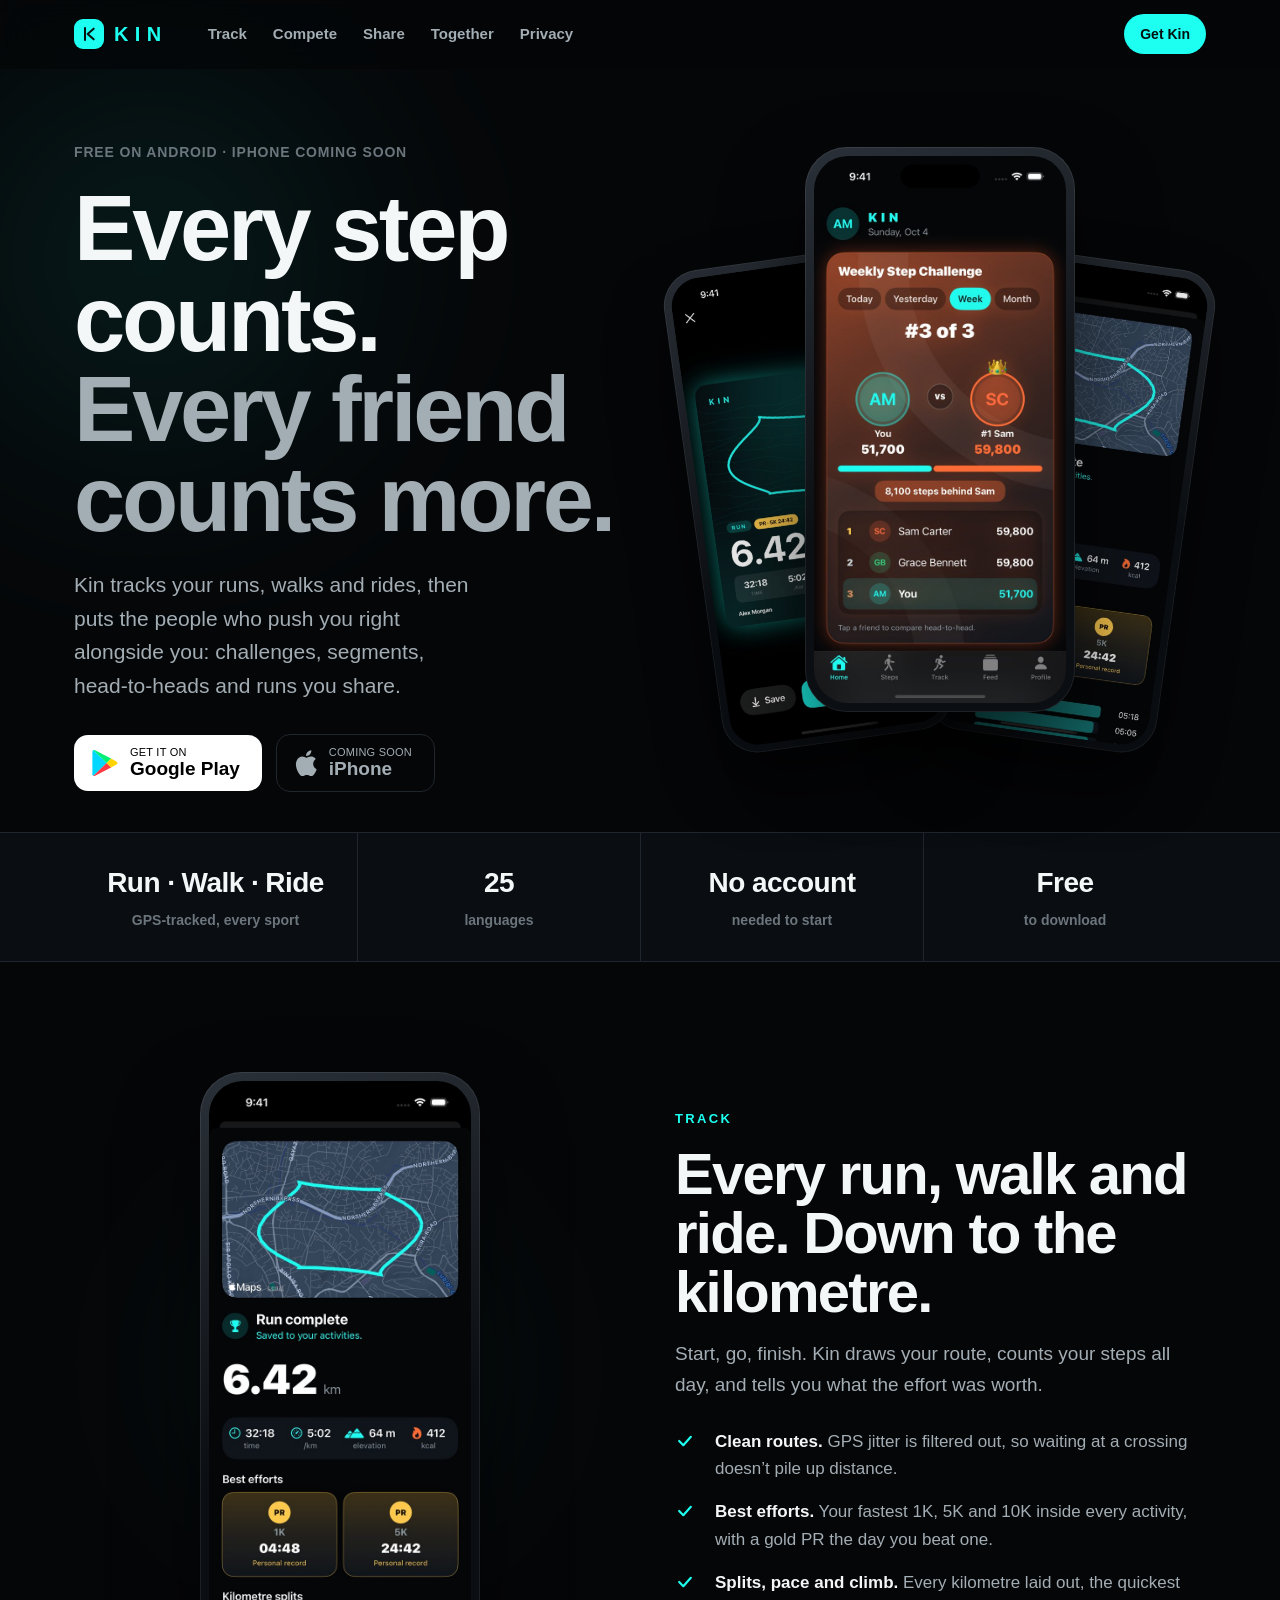
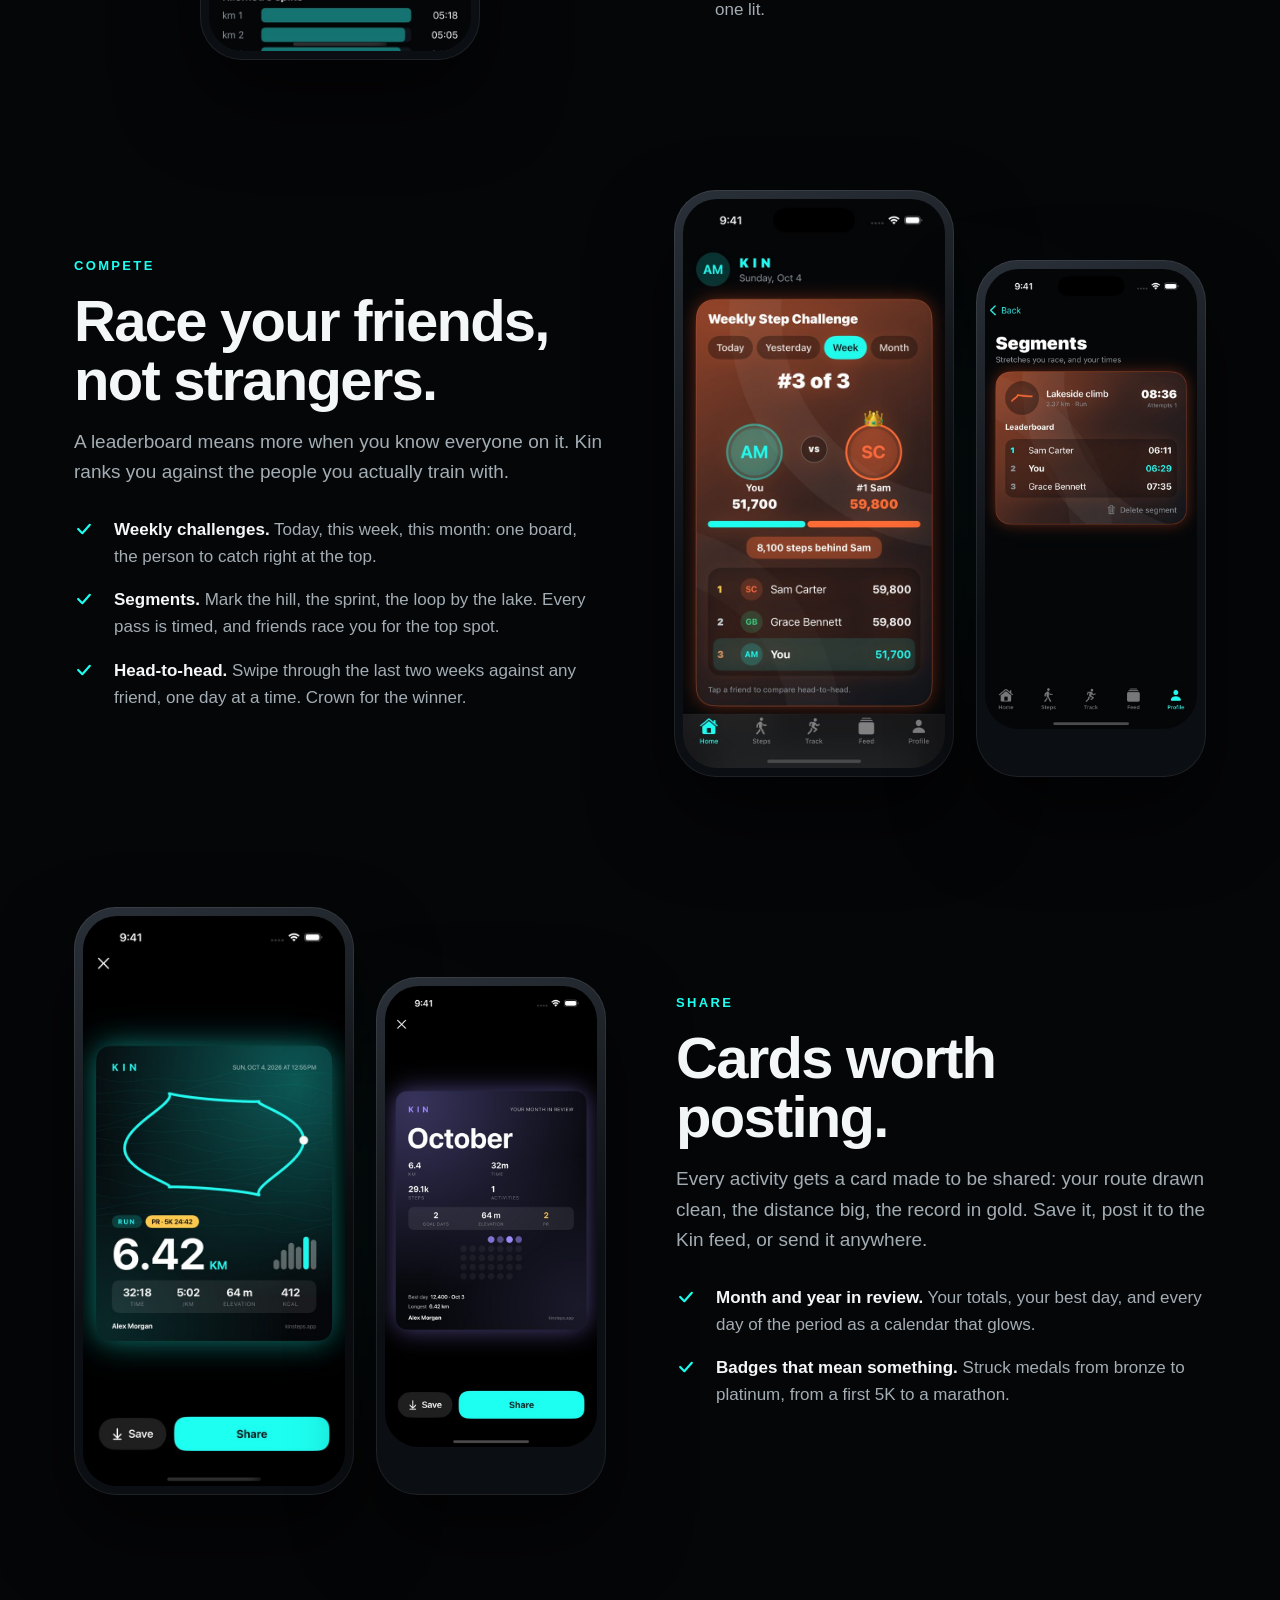
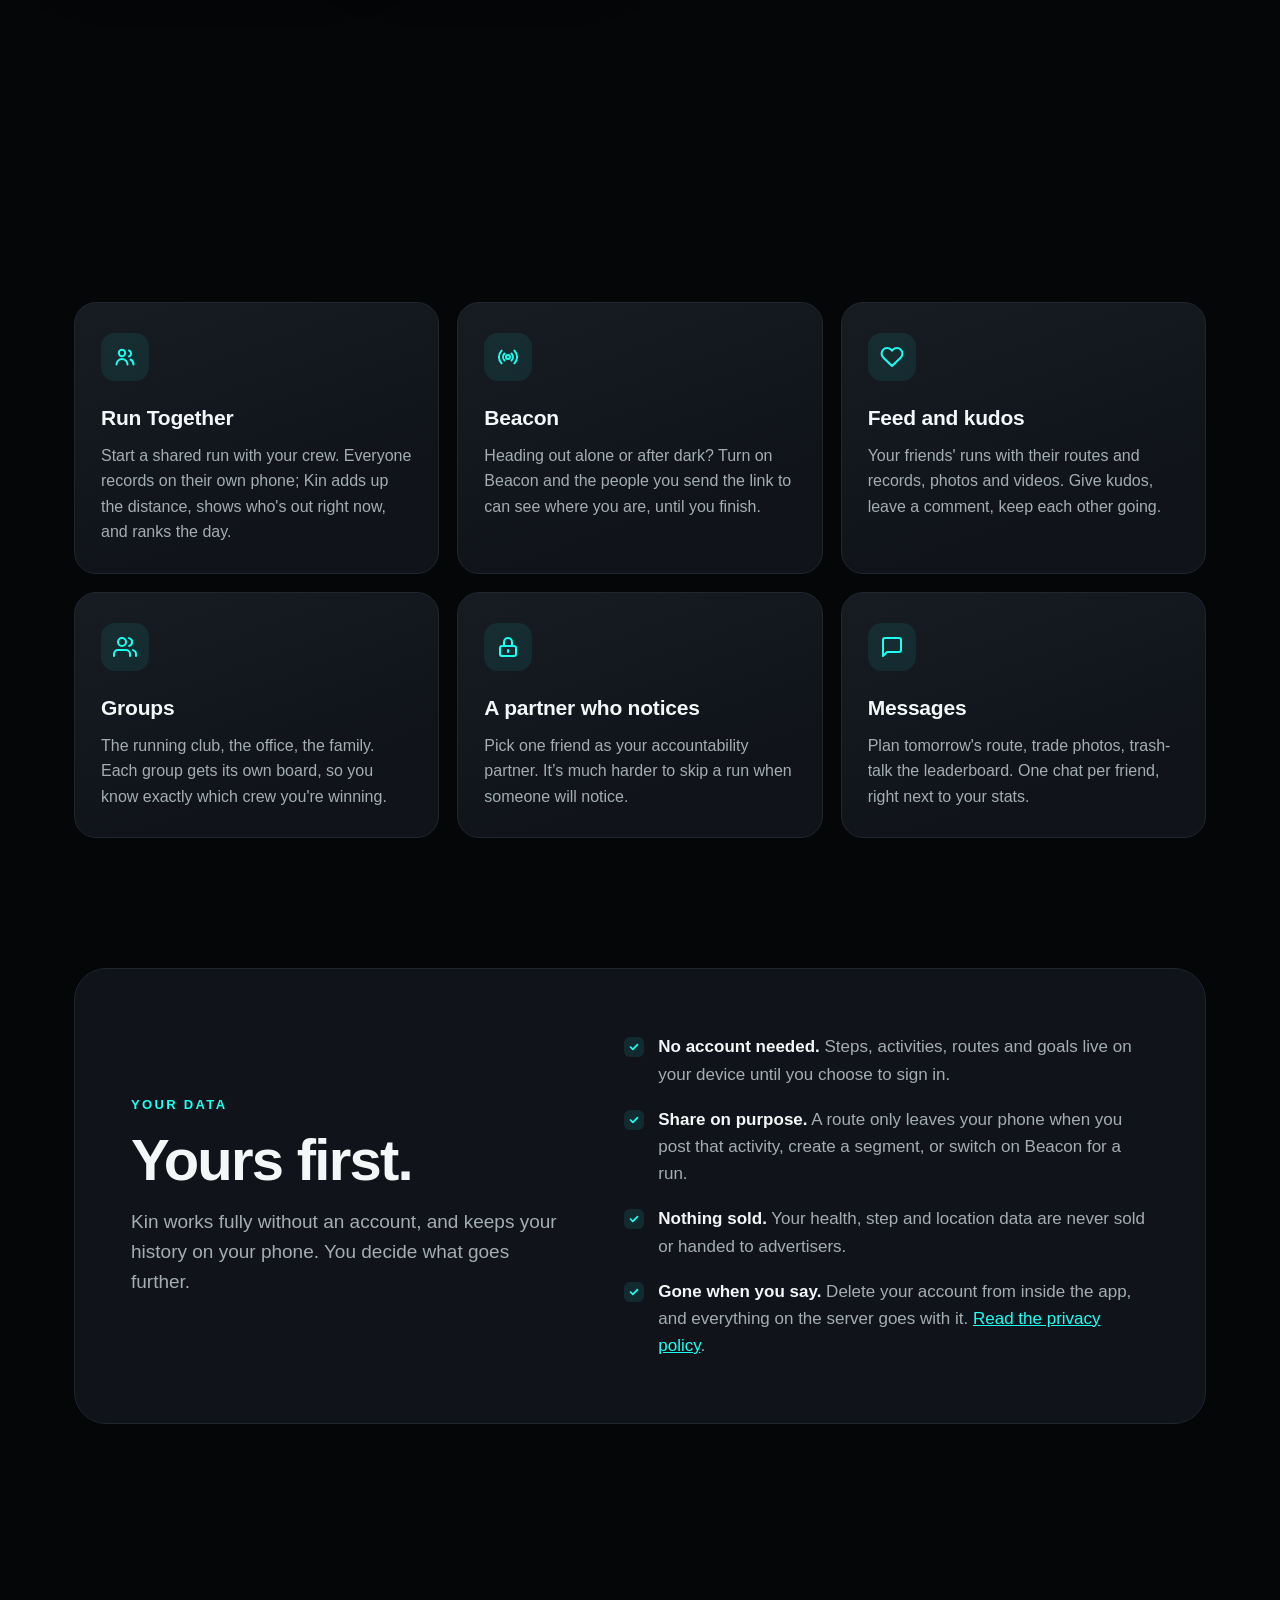
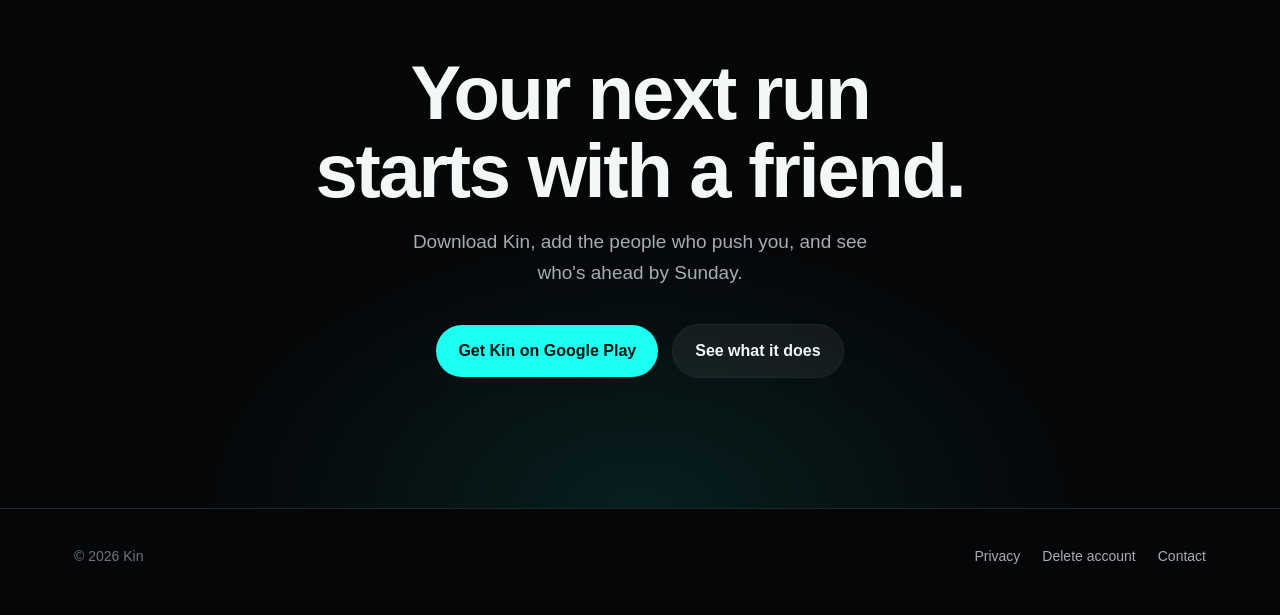
==== index.html @ bd55d049 "Rebuild the landing page" ====
<!doctype html>
<html lang="en">
<head>
<meta charset="utf-8">
<meta name="viewport" content="width=device-width, initial-scale=1">
<title>Kin — run, walk and ride with the people who push you</title>
<meta name="description" content="Kin tracks every run, walk and ride, then puts your friends right alongside you: weekly challenges, segments, head-to-heads, shared runs and share cards worth posting. Free on Android.">
<meta name="theme-color" content="#050608">
<link rel="icon" href="/favicon.svg" type="image/svg+xml">
<link rel="stylesheet" href="/home.css">
<meta property="og:title" content="Kin — run, walk and ride with the people who push you">
<meta property="og:description" content="Track every move. Race your friends, not strangers. Free on Android.">
<meta property="og:type" content="website">
<meta property="og:url" content="https://kinsteps.app/">
<meta property="og:image" content="https://kinsteps.app/img/share-card.jpg">
</head>
<body>

<header class="nav" id="nav">
  <div class="container">
    <a class="logo" href="/" aria-label="Kin home">
      <span class="logo-mark" aria-hidden="true">
        <svg width="16" height="16" viewBox="0 0 24 24" fill="none" stroke="currentColor" stroke-width="3" stroke-linecap="round" stroke-linejoin="round"><path d="M6 3v18"/><path d="M19 4l-9 8 9 8"/></svg>
      </span>
      KIN
    </a>
    <nav class="nav-links" aria-label="Sections">
      <a href="#track">Track</a>
      <a href="#compete">Compete</a>
      <a href="#share">Share</a>
      <a href="#together">Together</a>
      <a href="/privacy.html">Privacy</a>
    </nav>
    <a class="btn btn-primary btn-small" href="https://play.google.com/store/apps/details?id=io.github.reaemanz.kin">Get Kin</a>
  </div>
</header>

<main>

  <section class="hero">
    <div class="container">
      <div>
        <p class="kicker">Free on Android · iPhone coming soon</p>
        <h1>Every step counts.<br><span class="muted">Every friend counts more.</span></h1>
        <p class="lede">
          Kin tracks your runs, walks and rides, then puts the people who push you right
          alongside you: challenges, segments, head-to-heads and runs you share.
        </p>
        <div class="cta-row">
          <a class="store" href="https://play.google.com/store/apps/details?id=io.github.reaemanz.kin">
            <svg width="26" height="28" viewBox="0 0 26 28" aria-hidden="true">
              <path d="M1.2 1.1 14.6 14 1.2 26.9c-.5-.3-.8-.9-.8-1.6V2.7c0-.7.3-1.3.8-1.6Z" fill="#00d7fe"/>
              <path d="m19.1 9.6-4.5 4.4-13.4-12.9c.2-.1.4-.2.7-.2.4 0 .8.1 1.1.3l16.1 8.4Z" fill="#00f076"/>
              <path d="m19.1 18.4-16 8.4c-.4.2-.8.3-1.2.3-.3 0-.5-.1-.7-.2L14.6 14l4.5 4.4Z" fill="#ff3a44"/>
              <path d="m24.4 15.6-5.3 2.8-4.5-4.4 4.5-4.4 5.3 2.8c1.3.7 1.3 2.5 0 3.2Z" fill="#ffd400"/>
            </svg>
            <span><small>GET IT ON</small><strong>Google Play</strong></span>
          </a>
          <span class="store soon" aria-label="iPhone app coming soon">
            <svg width="22" height="26" viewBox="0 0 22 26" fill="currentColor" aria-hidden="true"><path d="M18.2 13.8c0-3.2 2.6-4.7 2.7-4.8-1.5-2.2-3.8-2.5-4.6-2.5-2-.2-3.8 1.2-4.8 1.2s-2.5-1.1-4.2-1.1C5.1 6.6 3.1 7.9 2 9.9c-2.3 3.9-.6 9.8 1.6 13 1.1 1.6 2.4 3.3 4.1 3.2 1.6-.1 2.3-1 4.2-1s2.5 1 4.2 1 2.8-1.6 3.9-3.2c1.2-1.8 1.7-3.5 1.7-3.6 0 0-3.4-1.3-3.5-5.5ZM15 4.3c.9-1.1 1.5-2.6 1.3-4.1-1.3.1-2.8.9-3.8 1.9-.8.9-1.6 2.5-1.4 3.9 1.5.1 3-.7 3.9-1.7Z"/></svg>
            <span><small>COMING SOON</small><strong>iPhone</strong></span>
          </span>
        </div>
      </div>

      <div class="phones" aria-hidden="true">
        <div class="phone p2"><img src="/img/share-card.jpg" alt="" width="600" height="1304"></div>
        <div class="phone p1"><img src="/img/challenge.jpg" alt="" width="600" height="1304"></div>
        <div class="phone p3"><img src="/img/summary.jpg" alt="" width="600" height="1304"></div>
      </div>
    </div>
  </section>

  <section class="facts" aria-label="Kin at a glance">
    <div class="container">
      <div class="fact"><b>Run · Walk · Ride</b><span>GPS-tracked, every sport</span></div>
      <div class="fact"><b>25</b><span>languages</span></div>
      <div class="fact"><b>No account</b><span>needed to start</span></div>
      <div class="fact"><b>Free</b><span>to download</span></div>
    </div>
  </section>

  <section class="section" id="track">
    <div class="container">
      <div class="feature">
        <div class="feature-media reveal">
          <div class="phone"><img src="/img/summary.jpg" alt="A finished run in Kin: the route on a map, 6.42 km, time, pace, elevation, and two personal records" width="600" height="1304" loading="lazy"></div>
        </div>
        <div class="feature-copy reveal">
          <p class="eyebrow teal">Track</p>
          <h2>Every run, walk and ride. Down to the kilometre.</h2>
          <p>Start, go, finish. Kin draws your route, counts your steps all day, and tells you what the effort was worth.</p>
          <ul class="ticks">
            <li><svg width="20" height="20" viewBox="0 0 24 24" fill="none" stroke="#1dfff1" stroke-width="2.6" stroke-linecap="round" stroke-linejoin="round" aria-hidden="true"><path d="M5 12l5 5 9-10"/></svg><span><b>Clean routes.</b> GPS jitter is filtered out, so waiting at a crossing doesn&rsquo;t pile up distance.</span></li>
            <li><svg width="20" height="20" viewBox="0 0 24 24" fill="none" stroke="#1dfff1" stroke-width="2.6" stroke-linecap="round" stroke-linejoin="round" aria-hidden="true"><path d="M5 12l5 5 9-10"/></svg><span><b>Best efforts.</b> Your fastest 1K, 5K and 10K inside every activity, with a gold PR the day you beat one.</span></li>
            <li><svg width="20" height="20" viewBox="0 0 24 24" fill="none" stroke="#1dfff1" stroke-width="2.6" stroke-linecap="round" stroke-linejoin="round" aria-hidden="true"><path d="M5 12l5 5 9-10"/></svg><span><b>Splits, pace and climb.</b> Every kilometre laid out, the quickest one lit.</span></li>
          </ul>
        </div>
      </div>

      <div class="feature flip" id="compete">
        <div class="feature-media reveal">
          <div class="phone"><img src="/img/challenge.jpg" alt="The weekly step challenge: you against the leader, with a split bar and the whole board" width="600" height="1304" loading="lazy"></div>
          <div class="phone small"><img src="/img/segments.jpg" alt="A segment with its leaderboard among friends" width="600" height="1304" loading="lazy"></div>
        </div>
        <div class="feature-copy reveal">
          <p class="eyebrow teal">Compete</p>
          <h2>Race your friends, not strangers.</h2>
          <p>A leaderboard means more when you know everyone on it. Kin ranks you against the people you actually train with.</p>
          <ul class="ticks">
            <li><svg width="20" height="20" viewBox="0 0 24 24" fill="none" stroke="#1dfff1" stroke-width="2.6" stroke-linecap="round" stroke-linejoin="round" aria-hidden="true"><path d="M5 12l5 5 9-10"/></svg><span><b>Weekly challenges.</b> Today, this week, this month: one board, the person to catch right at the top.</span></li>
            <li><svg width="20" height="20" viewBox="0 0 24 24" fill="none" stroke="#1dfff1" stroke-width="2.6" stroke-linecap="round" stroke-linejoin="round" aria-hidden="true"><path d="M5 12l5 5 9-10"/></svg><span><b>Segments.</b> Mark the hill, the sprint, the loop by the lake. Every pass is timed, and friends race you for the top spot.</span></li>
            <li><svg width="20" height="20" viewBox="0 0 24 24" fill="none" stroke="#1dfff1" stroke-width="2.6" stroke-linecap="round" stroke-linejoin="round" aria-hidden="true"><path d="M5 12l5 5 9-10"/></svg><span><b>Head-to-head.</b> Swipe through the last two weeks against any friend, one day at a time. Crown for the winner.</span></li>
          </ul>
        </div>
      </div>

      <div class="feature" id="share">
        <div class="feature-media reveal">
          <div class="phone"><img src="/img/share-card.jpg" alt="A run's share card: the route as line art, 6.42 km, a 5K personal record" width="600" height="1304" loading="lazy"></div>
          <div class="phone small"><img src="/img/recap.jpg" alt="The month in review card: distance, time, steps, a calendar of days" width="600" height="1304" loading="lazy"></div>
        </div>
        <div class="feature-copy reveal">
          <p class="eyebrow teal">Share</p>
          <h2>Cards worth posting.</h2>
          <p>Every activity gets a card made to be shared: your route drawn clean, the distance big, the record in gold. Save it, post it to the Kin feed, or send it anywhere.</p>
          <ul class="ticks">
            <li><svg width="20" height="20" viewBox="0 0 24 24" fill="none" stroke="#1dfff1" stroke-width="2.6" stroke-linecap="round" stroke-linejoin="round" aria-hidden="true"><path d="M5 12l5 5 9-10"/></svg><span><b>Month and year in review.</b> Your totals, your best day, and every day of the period as a calendar that glows.</span></li>
            <li><svg width="20" height="20" viewBox="0 0 24 24" fill="none" stroke="#1dfff1" stroke-width="2.6" stroke-linecap="round" stroke-linejoin="round" aria-hidden="true"><path d="M5 12l5 5 9-10"/></svg><span><b>Badges that mean something.</b> Struck medals from bronze to platinum, from a first 5K to a marathon.</span></li>
          </ul>
        </div>
      </div>
    </div>
  </section>

  <section class="section" id="together" style="padding-top: 40px">
    <div class="container">
      <div class="section-head reveal">
        <p class="eyebrow teal">Together</p>
        <h2>The run is better with company.</h2>
        <p>Kin is built around the few people who get you out of the door, not a follower count.</p>
      </div>
      <div class="tiles">
        <article class="tile reveal">
          <div class="icon"><svg width="24" height="24" viewBox="0 0 24 24" fill="none" stroke="currentColor" stroke-width="2" stroke-linecap="round" stroke-linejoin="round" aria-hidden="true"><circle cx="9" cy="8" r="3.2"/><path d="M3.5 19.5a5.5 5.5 0 0 1 11 0"/><path d="M16 5.5a3.2 3.2 0 0 1 0 6"/><path d="M17.5 14.5a5.5 5.5 0 0 1 3 5"/></svg></div>
          <h3>Run Together</h3>
          <p>Start a shared run with your crew. Everyone records on their own phone; Kin adds up the distance, shows who's out right now, and ranks the day.</p>
        </article>
        <article class="tile reveal">
          <div class="icon"><svg width="24" height="24" viewBox="0 0 24 24" fill="none" stroke="currentColor" stroke-width="2" stroke-linecap="round" stroke-linejoin="round" aria-hidden="true"><circle cx="12" cy="12" r="2"/><path d="M8.5 15.5a5 5 0 0 1 0-7"/><path d="M15.5 8.5a5 5 0 0 1 0 7"/><path d="M5.6 18.4a9 9 0 0 1 0-12.8"/><path d="M18.4 5.6a9 9 0 0 1 0 12.8"/></svg></div>
          <h3>Beacon</h3>
          <p>Heading out alone or after dark? Turn on Beacon and the people you send the link to can see where you are, until you finish.</p>
        </article>
        <article class="tile reveal">
          <div class="icon"><svg width="24" height="24" viewBox="0 0 24 24" fill="none" stroke="currentColor" stroke-width="2" stroke-linecap="round" stroke-linejoin="round" aria-hidden="true"><path d="M20.8 4.6a5.5 5.5 0 0 0-7.8 0L12 5.7l-1-1.1a5.5 5.5 0 0 0-7.8 7.8l1 1.1L12 21l7.8-7.5 1-1.1a5.5 5.5 0 0 0 0-7.8Z"/></svg></div>
          <h3>Feed and kudos</h3>
          <p>Your friends' runs with their routes and records, photos and videos. Give kudos, leave a comment, keep each other going.</p>
        </article>
        <article class="tile reveal">
          <div class="icon"><svg width="24" height="24" viewBox="0 0 24 24" fill="none" stroke="currentColor" stroke-width="2" stroke-linecap="round" stroke-linejoin="round" aria-hidden="true"><path d="M17 21v-2a4 4 0 0 0-4-4H5a4 4 0 0 0-4 4v2"/><circle cx="9" cy="7" r="4"/><path d="M23 21v-2a4 4 0 0 0-3-3.9"/><path d="M16 3.1a4 4 0 0 1 0 7.8"/></svg></div>
          <h3>Groups</h3>
          <p>The running club, the office, the family. Each group gets its own board, so you know exactly which crew you're winning.</p>
        </article>
        <article class="tile reveal">
          <div class="icon"><svg width="24" height="24" viewBox="0 0 24 24" fill="none" stroke="currentColor" stroke-width="2" stroke-linecap="round" stroke-linejoin="round" aria-hidden="true"><path d="M16 11V7a4 4 0 0 0-8 0v4"/><rect x="4" y="11" width="16" height="10" rx="2"/><path d="M12 15v2"/></svg></div>
          <h3>A partner who notices</h3>
          <p>Pick one friend as your accountability partner. It&rsquo;s much harder to skip a run when someone will notice.</p>
        </article>
        <article class="tile reveal">
          <div class="icon"><svg width="24" height="24" viewBox="0 0 24 24" fill="none" stroke="currentColor" stroke-width="2" stroke-linecap="round" stroke-linejoin="round" aria-hidden="true"><path d="M21 15a2 2 0 0 1-2 2H7l-4 4V5a2 2 0 0 1 2-2h14a2 2 0 0 1 2 2z"/></svg></div>
          <h3>Messages</h3>
          <p>Plan tomorrow's route, trade photos, trash-talk the leaderboard. One chat per friend, right next to your stats.</p>
        </article>
      </div>
    </div>
  </section>

  <section class="section" style="padding-top: 20px">
    <div class="container">
      <div class="privacy reveal">
        <div>
          <p class="eyebrow teal">Your data</p>
          <h2>Yours first.</h2>
          <p style="color: var(--text-2); font-size: 19px; margin: 0">Kin works fully without an account, and keeps your history on your phone. You decide what goes further.</p>
        </div>
        <ul>
          <li><b>No account needed.</b> Steps, activities, routes and goals live on your device until you choose to sign in.</li>
          <li><b>Share on purpose.</b> A route only leaves your phone when you post that activity, create a segment, or switch on Beacon for a run.</li>
          <li><b>Nothing sold.</b> Your health, step and location data are never sold or handed to advertisers.</li>
          <li><b>Gone when you say.</b> Delete your account from inside the app, and everything on the server goes with it. <a href="/privacy.html">Read the privacy policy</a>.</li>
        </ul>
      </div>
    </div>
  </section>

  <section class="final">
    <div class="container reveal">
      <h2>Your next run<br>starts with a friend.</h2>
      <p>Download Kin, add the people who push you, and see who's ahead by Sunday.</p>
      <div class="cta-row">
        <a class="btn btn-primary" href="https://play.google.com/store/apps/details?id=io.github.reaemanz.kin">Get Kin on Google Play</a>
        <a class="btn btn-ghost" href="#track">See what it does</a>
      </div>
    </div>
  </section>

</main>

<footer>
  <div class="container">
    <span>&copy; 2026 Kin</span>
    <nav aria-label="Footer">
      <a href="/privacy.html">Privacy</a>
      <a href="/delete-account.html">Delete account</a>
      <a href="mailto:privacy@kinsteps.app">Contact</a>
    </nav>
  </div>
</footer>

<script>
  // The nav gets a hairline once the page moves; sections ease in as they arrive.
  (function () {
    var nav = document.getElementById('nav');
    var onScroll = function () { nav.classList.toggle('scrolled', window.scrollY > 8); };
    onScroll();
    window.addEventListener('scroll', onScroll, { passive: true });

    var items = document.querySelectorAll('.reveal');
    if (!('IntersectionObserver' in window) || window.matchMedia('(prefers-reduced-motion: reduce)').matches) {
      items.forEach(function (el) { el.classList.add('in'); });
      return;
    }
    var io = new IntersectionObserver(function (entries) {
      entries.forEach(function (e) {
        if (e.isIntersecting) { e.target.classList.add('in'); io.unobserve(e.target); }
      });
    }, { rootMargin: '0px 0px -8% 0px' });
    items.forEach(function (el) { io.observe(el); });
  })();
</script>
</body>
</html>
---- home.css ----
/* Kin landing page. The colours are the app's own (KinPalette.kt): teal for runs and for
   you, violet for walks, ember for rides and rivals, gold for records. */

:root {
  --bg: #050608;
  --bg-2: #0a0d11;
  --surface: #10141a;
  --surface-2: #171c23;
  --line: #1f262e;
  --text: #f4f7f8;
  --text-2: #a3adb4;
  --text-3: #6b757c;
  --teal: #1dfff1;
  --teal-deep: #0fb5ab;
  --on-teal: #04120f;
  --violet: #9b8cff;
  --ember: #ff6a3d;
  --gold: #ffc94d;
  --radius: 22px;
  --max: 1180px;
  --display: "SF Pro Display", -apple-system, BlinkMacSystemFont, "Segoe UI", Roboto, "Helvetica Neue", Arial, sans-serif;
}

*, *::before, *::after { box-sizing: border-box; }
html { -webkit-text-size-adjust: 100%; scroll-behavior: smooth; }
body {
  margin: 0;
  background: var(--bg);
  color: var(--text);
  font-family: var(--display);
  font-size: 17px;
  line-height: 1.6;
  -webkit-font-smoothing: antialiased;
  overflow-x: hidden;
}
img { max-width: 100%; height: auto; display: block; }
a { color: inherit; }
:focus-visible { outline: 2px solid var(--teal); outline-offset: 3px; border-radius: 6px; }

.container { width: 100%; max-width: var(--max); margin: 0 auto; padding: 0 24px; }
@media (max-width: 520px) { .container { padding: 0 16px; } }

/* ---------- Nav ---------- */
.nav {
  position: sticky; top: 0; z-index: 20;
  background: rgba(5, 6, 8, 0.72);
  backdrop-filter: saturate(160%) blur(16px);
  -webkit-backdrop-filter: saturate(160%) blur(16px);
  border-bottom: 1px solid transparent;
  transition: border-color .2s;
}
.nav.scrolled { border-bottom-color: var(--line); }
.nav .container { display: flex; align-items: center; gap: 28px; height: 68px; }
.logo {
  display: inline-flex; align-items: center; gap: 10px;
  font-weight: 900; letter-spacing: .32em; font-size: 20px; color: var(--teal); text-decoration: none;
}
.logo-mark {
  width: 30px; height: 30px; border-radius: 9px; display: grid; place-items: center;
  background: var(--teal); color: var(--on-teal);
}
.nav-links { display: flex; gap: 26px; margin-left: 12px; }
.nav-links a { color: var(--text-2); text-decoration: none; font-size: 15px; font-weight: 600; }
.nav-links a:hover { color: var(--text); }
.nav .btn { margin-left: auto; }
@media (max-width: 820px) { .nav-links { display: none; } }

/* ---------- Buttons ---------- */
.btn {
  display: inline-flex; align-items: center; gap: 10px;
  padding: 13px 22px; border-radius: 999px;
  font-weight: 800; font-size: 16px; text-decoration: none; white-space: nowrap;
  transition: transform .15s ease, box-shadow .15s ease, background .15s;
}
.btn:hover { transform: translateY(-1px); }
.btn-primary { background: var(--teal); color: var(--on-teal); }
.btn-primary:hover { background: #6ffff6; }
.btn-ghost { background: rgba(255, 255, 255, .06); color: var(--text); border: 1px solid var(--line); }
.btn-small { padding: 9px 16px; font-size: 14px; }
.store {
  display: inline-flex; align-items: center; gap: 12px;
  padding: 11px 22px 11px 18px; border-radius: 14px; text-decoration: none;
  background: #fff; color: #000; transition: transform .15s;
}
.store:hover { transform: translateY(-1px); }
.store small { display: block; font-size: 11px; line-height: 1.1; letter-spacing: .02em; }
.store strong { display: block; font-size: 19px; line-height: 1.15; font-weight: 700; }
.store.soon { background: transparent; color: var(--text-2); border: 1px solid var(--line); cursor: default; }
.store.soon:hover { transform: none; }

/* ---------- Hero ---------- */
.hero { position: relative; padding: 72px 0 40px; isolation: isolate; overflow-x: clip; }
.hero::before {
  content: ""; position: absolute; z-index: -1; border-radius: 50%; filter: blur(110px); opacity: .28;
}
.hero::before { width: 620px; height: 620px; left: -160px; top: -120px; background: radial-gradient(circle, rgba(29,255,241,.45), transparent 65%); }
.hero .container { display: grid; grid-template-columns: 1.05fr 1fr; gap: 40px; align-items: center; }
.kicker {
  margin: 0 0 20px; font-size: 14px; font-weight: 700; letter-spacing: .06em; text-transform: uppercase; color: var(--text-3);
}
h1 {
  font-size: clamp(46px, 7.4vw, 92px); line-height: .98; letter-spacing: -.035em; font-weight: 900; margin: 0 0 24px;
}
h1 .muted { color: var(--text-2); }
.lede { font-size: clamp(18px, 2vw, 21px); color: var(--text-2); max-width: 34ch; margin: 0 0 32px; }
.cta-row { display: flex; flex-wrap: wrap; gap: 14px; align-items: center; }

/* Phones */
.phones { position: relative; height: 640px; }
.phone {
  position: absolute; width: 270px; border-radius: 42px; padding: 9px;
  background: linear-gradient(160deg, #2a3038, #0b0e12 60%);
  box-shadow: 0 40px 80px rgba(0,0,0,.6), inset 0 0 0 1px rgba(255,255,255,.08);
}
.phone img { border-radius: 34px; width: 100%; }
.phones .p1 { left: 50%; top: 0; transform: translateX(-50%); z-index: 3; }
.phones .p2 { left: 0; top: 70px; transform: rotate(-8deg) scale(.86); z-index: 2; opacity: .92; }
.phones .p3 { right: 0; top: 70px; transform: rotate(8deg) scale(.86); z-index: 1; opacity: .92; }
@media (max-width: 960px) {
  .hero .container { grid-template-columns: 1fr; text-align: left; }
  .phones { height: 560px; max-width: 560px; margin: 10px auto 0; width: 100%; }
}
@media (max-width: 560px) {
  .phones { height: 470px; }
  .phone { width: 210px; border-radius: 34px; padding: 7px; }
  .phone img { border-radius: 28px; }
  .phones .p2 { left: -24px; } .phones .p3 { right: -24px; }
}

/* ---------- Facts band ---------- */
.facts { border-top: 1px solid var(--line); border-bottom: 1px solid var(--line); background: var(--bg-2); }
.facts .container { display: grid; grid-template-columns: repeat(4, 1fr); }
.fact { padding: 28px 12px; text-align: center; }
.fact + .fact { border-left: 1px solid var(--line); }
.fact b { display: block; font-size: 28px; font-weight: 900; letter-spacing: -.02em; }
.fact span { color: var(--text-3); font-size: 14px; font-weight: 600; }
@media (max-width: 760px) {
  .facts .container { grid-template-columns: 1fr 1fr; }
  .fact:nth-child(3) { border-left: 0; }
  .fact:nth-child(n+3) { border-top: 1px solid var(--line); }
  .fact { padding: 22px 10px; }
  .fact b { font-size: 20px; }
}

/* ---------- Feature rows ---------- */
.section { padding: 110px 0; position: relative; overflow-x: clip; }
.section-head { max-width: 760px; margin: 0 auto 56px; text-align: center; }
.eyebrow { font-size: 13px; font-weight: 800; letter-spacing: .18em; text-transform: uppercase; margin: 0 0 14px; }
h2 { font-size: clamp(34px, 4.6vw, 58px); line-height: 1.02; letter-spacing: -.03em; font-weight: 900; margin: 0 0 18px; }
.section-head p:not(.eyebrow), .feature-copy > p:not(.eyebrow) { color: var(--text-2); font-size: 19px; margin: 0; }

.feature { display: grid; grid-template-columns: 1fr 1fr; gap: 70px; align-items: center; }
.feature + .feature { margin-top: 130px; }
.feature.flip .feature-media { order: 2; }
.feature-media { position: relative; display: flex; justify-content: center; gap: 22px; }
.feature-media .phone { position: relative; width: 280px; }
.feature-media .phone.small { width: 230px; margin-top: 70px; }
.feature-media::before {
  content: ""; position: absolute; inset: 15% 10%; z-index: -1; border-radius: 50%; filter: blur(90px); opacity: .18;
  background: radial-gradient(circle, rgba(29,255,241,.5), transparent 70%);
}
.ticks { list-style: none; padding: 0; margin: 28px 0 0; display: grid; gap: 16px; }
.ticks li { display: grid; grid-template-columns: 28px 1fr; gap: 12px; align-items: start; color: var(--text-2); }
.ticks li b { color: var(--text); }
.ticks svg { margin-top: 3px; }
@media (max-width: 900px) {
  .feature { grid-template-columns: 1fr; gap: 44px; }
  .feature.flip .feature-media { order: 0; }
  .feature + .feature { margin-top: 100px; }
  .section { padding: 80px 0; }
}
@media (max-width: 560px) {
  .feature-media { gap: 12px; }
  .feature-media .phone { width: min(52vw, 220px); border-radius: 30px; padding: 6px; }
  .feature-media .phone img { border-radius: 25px; }
  .feature-media .phone.small { width: min(34vw, 160px); margin-top: 44px; }
}

/* Sport colours on the eyebrows and ticks */
.teal { color: var(--teal); } .violet { color: var(--violet); } .ember { color: var(--ember); } .gold { color: var(--gold); }

/* ---------- Tiles ---------- */
.tiles { display: grid; grid-template-columns: repeat(3, 1fr); gap: 18px; }
.tile {
  position: relative; overflow: hidden; padding: 30px 26px 28px; border-radius: var(--radius);
  background: linear-gradient(160deg, var(--surface-2), var(--surface) 70%);
  border: 1px solid var(--line);
  transition: transform .2s ease, border-color .2s;
}
.tile:hover { transform: translateY(-3px); border-color: #2c353f; }
.tile .icon {
  width: 48px; height: 48px; border-radius: 14px; display: grid; place-items: center; margin-bottom: 20px;
  color: var(--teal); background: rgba(29,255,241,.08);
}
.tile h3 { margin: 0 0 8px; font-size: 21px; letter-spacing: -.01em; }
.tile p { margin: 0; color: var(--text-2); font-size: 16px; }
@media (max-width: 960px) { .tiles { grid-template-columns: 1fr 1fr; } }
@media (max-width: 600px) { .tiles { grid-template-columns: 1fr; } }

/* ---------- Privacy band ---------- */
.privacy {
  border-radius: 32px; padding: 64px 56px; display: grid; grid-template-columns: 1fr 1.2fr; gap: 56px; align-items: center;
  background: var(--surface);
  border: 1px solid var(--line);
}
.privacy ul { list-style: none; margin: 0; padding: 0; display: grid; gap: 18px; }
.privacy li { padding-left: 34px; position: relative; color: var(--text-2); }
.privacy li::before {
  content: ""; position: absolute; left: 0; top: 4px; width: 20px; height: 20px; border-radius: 6px;
  background: rgba(29,255,241,.1) url("data:image/svg+xml,%3Csvg xmlns='http://www.w3.org/2000/svg' viewBox='0 0 24 24' fill='none' stroke='%231dfff1' stroke-width='3' stroke-linecap='round' stroke-linejoin='round'%3E%3Cpath d='M6 12l4 4 8-8'/%3E%3C/svg%3E") center/14px no-repeat;
}
.privacy li b { color: var(--text); }
.privacy a { color: var(--teal); }
@media (max-width: 900px) { .privacy { grid-template-columns: 1fr; padding: 44px 28px; gap: 32px; } }

/* ---------- Final CTA ---------- */
.final { text-align: center; padding: 120px 0 130px; position: relative; isolation: isolate; overflow: hidden; }
.final::before {
  content: ""; position: absolute; inset: 0; z-index: -1;
  background: radial-gradient(50% 70% at 50% 100%, rgba(29,255,241,.1), transparent 70%);
}
.final h2 { font-size: clamp(40px, 6vw, 76px); }
.final p { color: var(--text-2); font-size: 19px; margin: 0 auto 36px; max-width: 46ch; }
.final .cta-row { justify-content: center; }

/* ---------- Footer ---------- */
footer { border-top: 1px solid var(--line); padding: 36px 0 48px; color: var(--text-3); font-size: 14px; }
footer .container { display: flex; flex-wrap: wrap; gap: 20px; align-items: center; justify-content: space-between; }
footer nav { display: flex; flex-wrap: wrap; gap: 22px; }
footer a { color: var(--text-2); text-decoration: none; }
footer a:hover { color: var(--text); }

/* ---------- Reveal on scroll ---------- */
.reveal { opacity: 0; transform: translateY(26px); transition: opacity .7s ease, transform .7s ease; }
.reveal.in { opacity: 1; transform: none; }
@media (prefers-reduced-motion: reduce) {
  html { scroll-behavior: auto; }
  .reveal { opacity: 1; transform: none; transition: none; }
  .btn, .store, .tile { transition: none; }
}
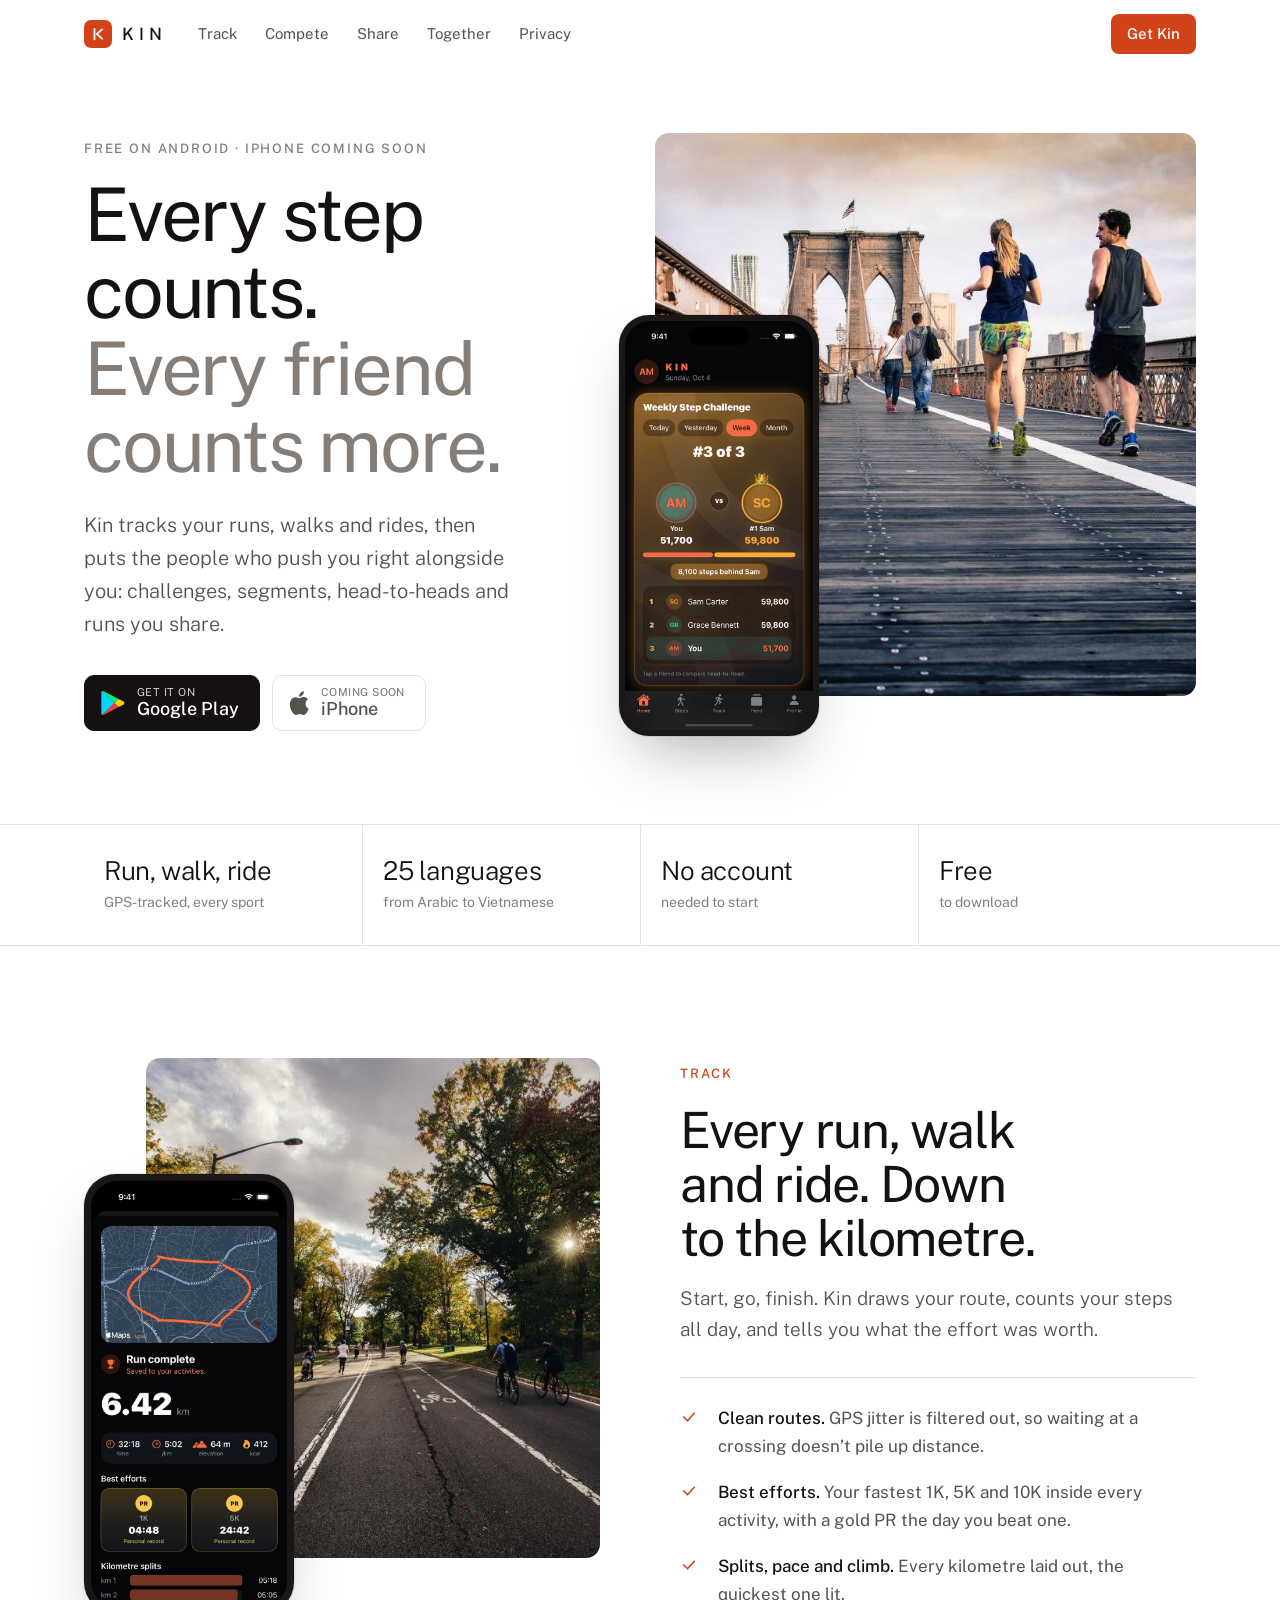
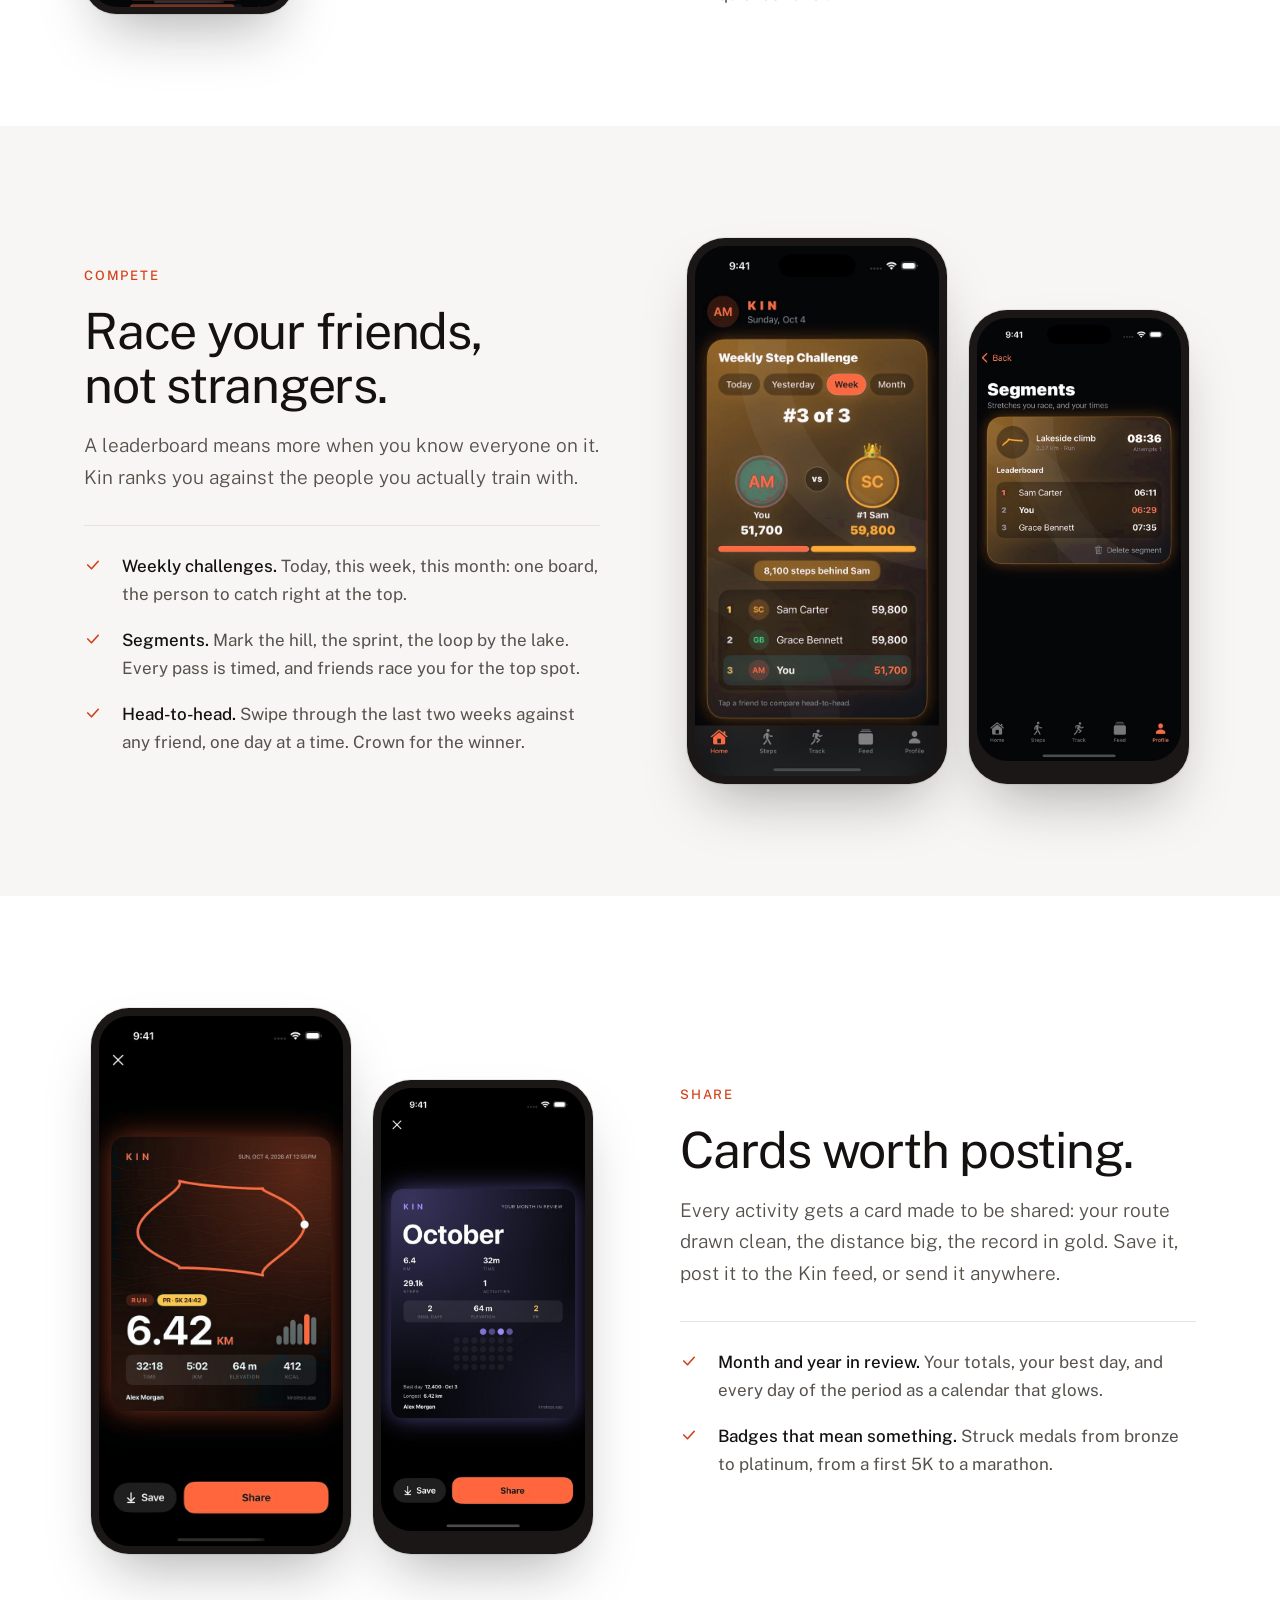
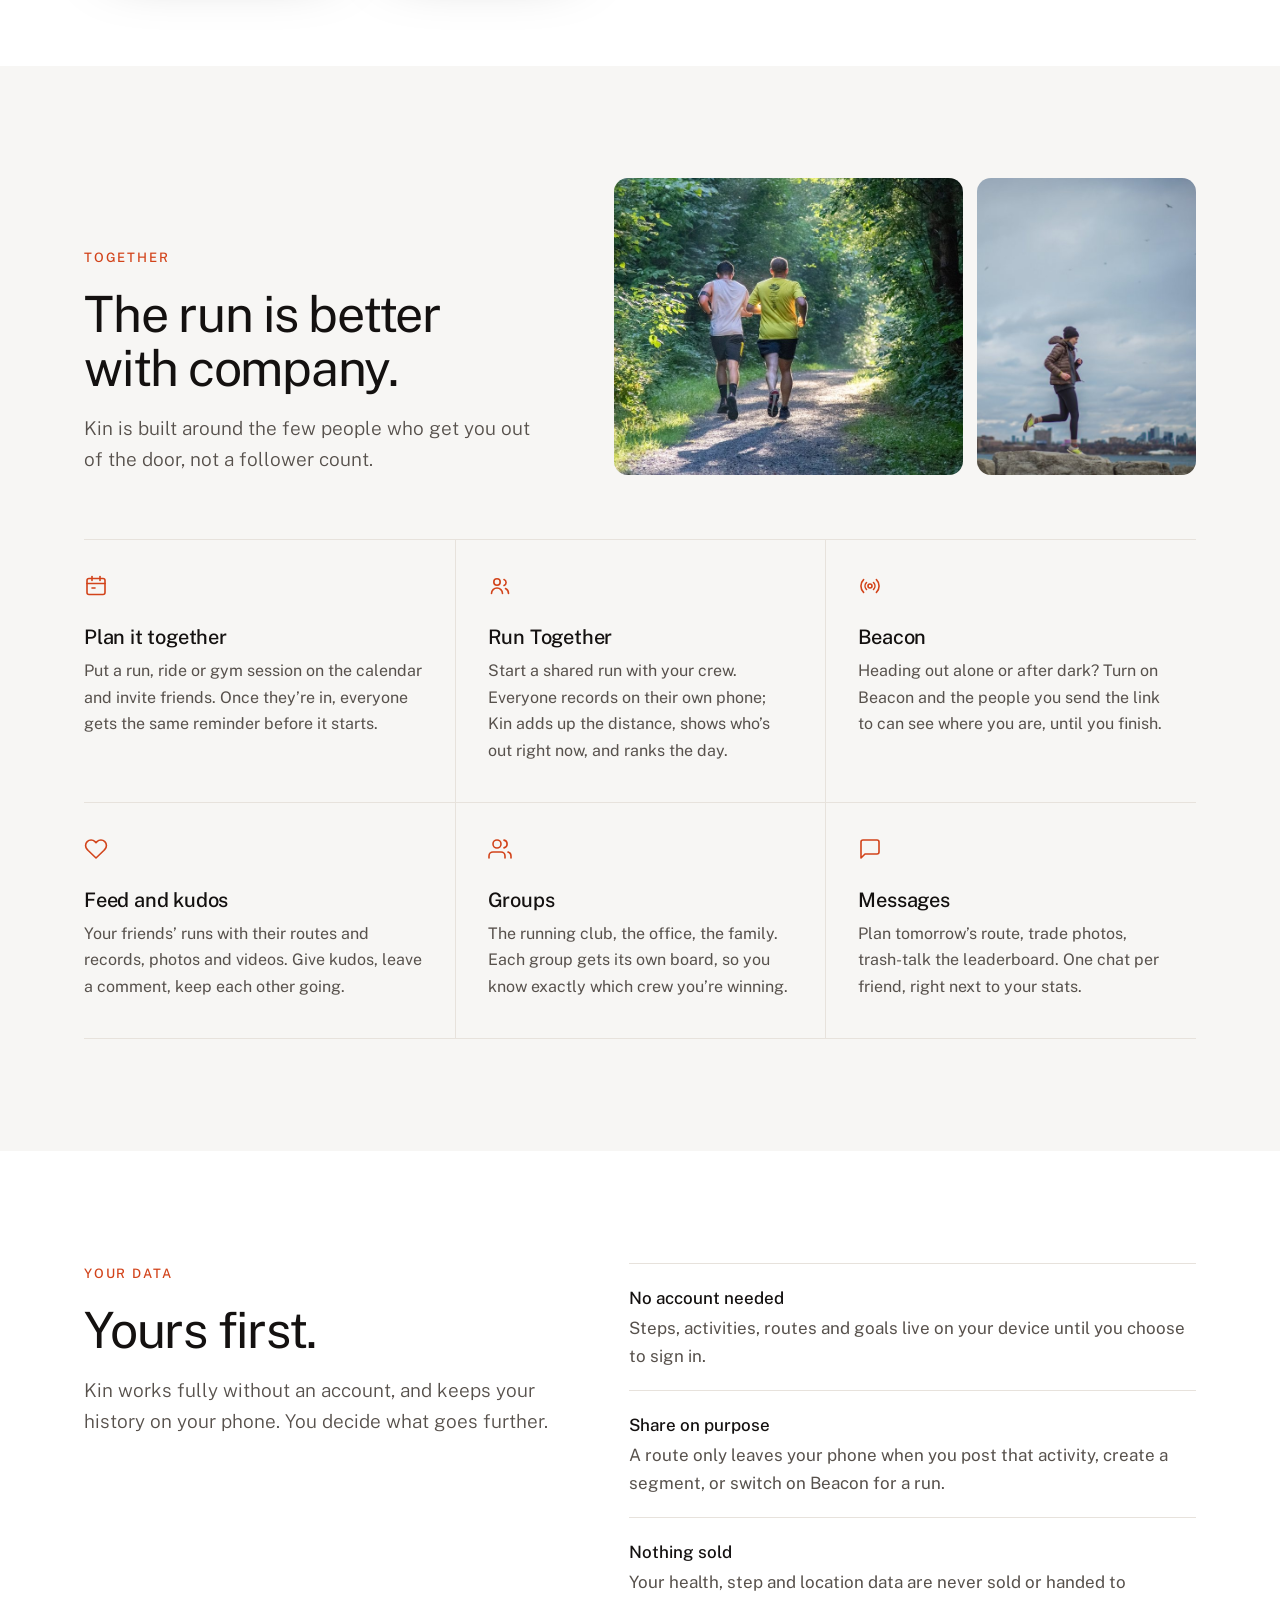
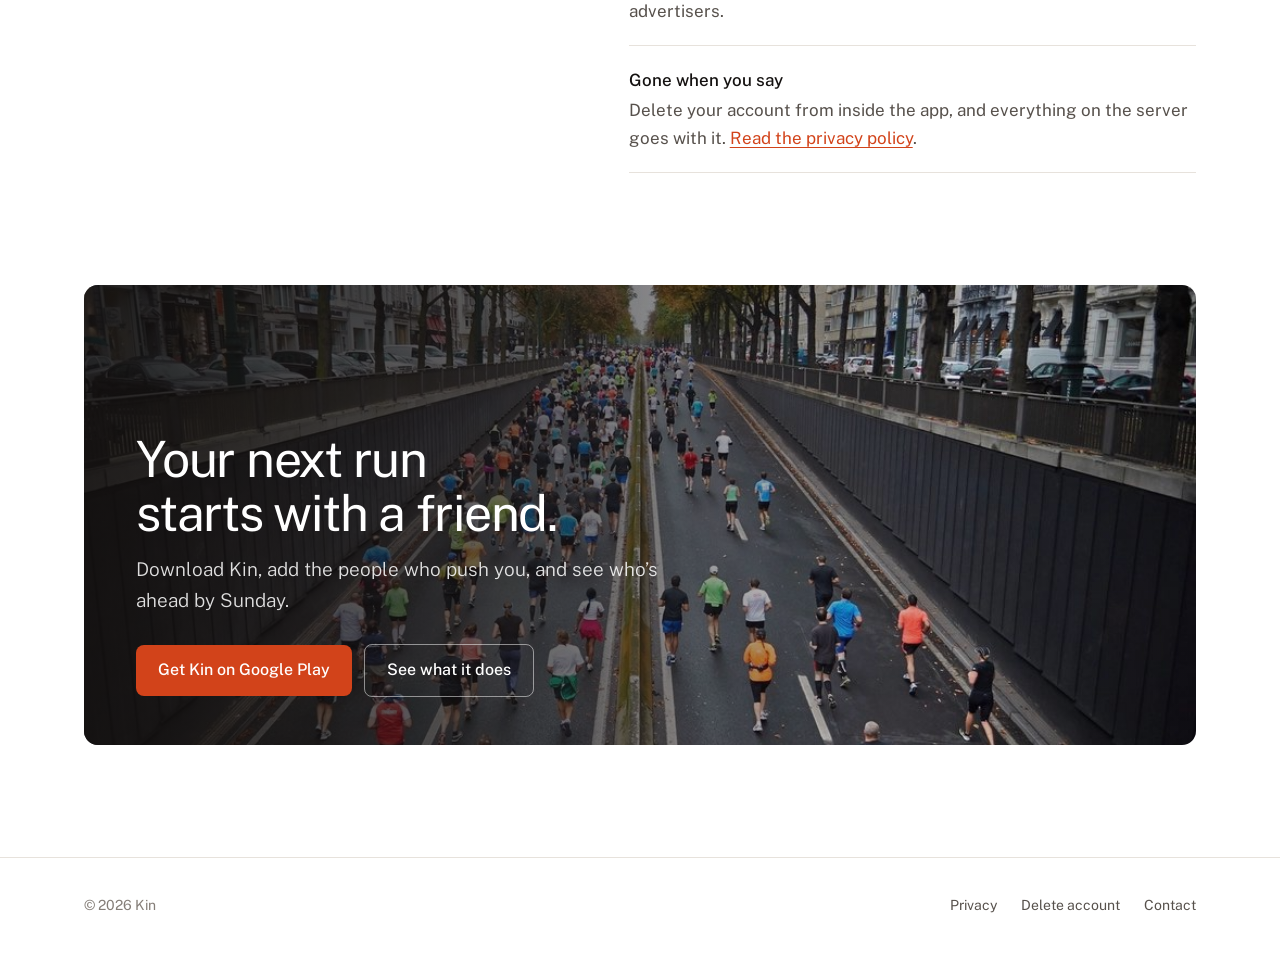
==== commit f08db095: "Redesign the site: white, ember, lighter type, runner photos" ====
--- a/index.html
+++ b/index.html
@@ -2,17 +2,18 @@
 <html lang="en">
 <head>
 <meta charset="utf-8">
-<meta name="viewport" content="width=device-width, initial-scale=1">
+<meta name="viewport" content="width=device-width, initial-scale=1, viewport-fit=cover">
 <title>Kin — run, walk and ride with the people who push you</title>
-<meta name="description" content="Kin tracks every run, walk and ride, then puts your friends right alongside you: weekly challenges, segments, head-to-heads, shared runs and share cards worth posting. Free on Android.">
-<meta name="theme-color" content="#050608">
+<meta name="description" content="Kin tracks every run, walk and ride, then puts your friends right alongside you: weekly challenges, segments, head-to-heads, shared runs and planned workouts. Free on Android.">
+<meta name="theme-color" content="#ffffff">
 <link rel="icon" href="/favicon.svg" type="image/svg+xml">
+<link rel="preload" href="/fonts/public-sans-latin.woff2" as="font" type="font/woff2" crossorigin>
 <link rel="stylesheet" href="/home.css">
 <meta property="og:title" content="Kin — run, walk and ride with the people who push you">
 <meta property="og:description" content="Track every move. Race your friends, not strangers. Free on Android.">
 <meta property="og:type" content="website">
 <meta property="og:url" content="https://kinsteps.app/">
-<meta property="og:image" content="https://kinsteps.app/img/share-card.jpg">
+<meta property="og:image" content="https://kinsteps.app/img/photo-bridge.jpg">
 </head>
 <body>
 
@@ -20,7 +21,7 @@
   <div class="container">
     <a class="logo" href="/" aria-label="Kin home">
       <span class="logo-mark" aria-hidden="true">
-        <svg width="16" height="16" viewBox="0 0 24 24" fill="none" stroke="currentColor" stroke-width="3" stroke-linecap="round" stroke-linejoin="round"><path d="M6 3v18"/><path d="M19 4l-9 8 9 8"/></svg>
+        <svg width="14" height="14" viewBox="0 0 24 24" fill="none" stroke="currentColor" stroke-width="3" stroke-linecap="round" stroke-linejoin="round"><path d="M6 3v18"/><path d="M19 4l-9 8 9 8"/></svg>
       </span>
       KIN
     </a>
@@ -48,7 +49,7 @@
         </p>
         <div class="cta-row">
           <a class="store" href="https://play.google.com/store/apps/details?id=io.github.reaemanz.kin">
-            <svg width="26" height="28" viewBox="0 0 26 28" aria-hidden="true">
+            <svg width="24" height="26" viewBox="0 0 26 28" aria-hidden="true">
               <path d="M1.2 1.1 14.6 14 1.2 26.9c-.5-.3-.8-.9-.8-1.6V2.7c0-.7.3-1.3.8-1.6Z" fill="#00d7fe"/>
               <path d="m19.1 9.6-4.5 4.4-13.4-12.9c.2-.1.4-.2.7-.2.4 0 .8.1 1.1.3l16.1 8.4Z" fill="#00f076"/>
               <path d="m19.1 18.4-16 8.4c-.4.2-.8.3-1.2.3-.3 0-.5-.1-.7-.2L14.6 14l4.5 4.4Z" fill="#ff3a44"/>
@@ -57,24 +58,23 @@
             <span><small>GET IT ON</small><strong>Google Play</strong></span>
           </a>
           <span class="store soon" aria-label="iPhone app coming soon">
-            <svg width="22" height="26" viewBox="0 0 22 26" fill="currentColor" aria-hidden="true"><path d="M18.2 13.8c0-3.2 2.6-4.7 2.7-4.8-1.5-2.2-3.8-2.5-4.6-2.5-2-.2-3.8 1.2-4.8 1.2s-2.5-1.1-4.2-1.1C5.1 6.6 3.1 7.9 2 9.9c-2.3 3.9-.6 9.8 1.6 13 1.1 1.6 2.4 3.3 4.1 3.2 1.6-.1 2.3-1 4.2-1s2.5 1 4.2 1 2.8-1.6 3.9-3.2c1.2-1.8 1.7-3.5 1.7-3.6 0 0-3.4-1.3-3.5-5.5ZM15 4.3c.9-1.1 1.5-2.6 1.3-4.1-1.3.1-2.8.9-3.8 1.9-.8.9-1.6 2.5-1.4 3.9 1.5.1 3-.7 3.9-1.7Z"/></svg>
+            <svg width="20" height="24" viewBox="0 0 22 26" fill="currentColor" aria-hidden="true"><path d="M18.2 13.8c0-3.2 2.6-4.7 2.7-4.8-1.5-2.2-3.8-2.5-4.6-2.5-2-.2-3.8 1.2-4.8 1.2s-2.5-1.1-4.2-1.1C5.1 6.6 3.1 7.9 2 9.9c-2.3 3.9-.6 9.8 1.6 13 1.1 1.6 2.4 3.3 4.1 3.2 1.6-.1 2.3-1 4.2-1s2.5 1 4.2 1 2.8-1.6 3.9-3.2c1.2-1.8 1.7-3.5 1.7-3.6 0 0-3.4-1.3-3.5-5.5ZM15 4.3c.9-1.1 1.5-2.6 1.3-4.1-1.3.1-2.8.9-3.8 1.9-.8.9-1.6 2.5-1.4 3.9 1.5.1 3-.7 3.9-1.7Z"/></svg>
             <span><small>COMING SOON</small><strong>iPhone</strong></span>
           </span>
         </div>
       </div>
 
-      <div class="phones" aria-hidden="true">
-        <div class="phone p2"><img src="/img/share-card.jpg" alt="" width="600" height="1304"></div>
-        <div class="phone p1"><img src="/img/challenge.jpg" alt="" width="600" height="1304"></div>
-        <div class="phone p3"><img src="/img/summary.jpg" alt="" width="600" height="1304"></div>
+      <div class="hero-media">
+        <img class="hero-photo" src="/img/photo-bridge.jpg" alt="Two runners crossing a bridge into the city in the morning" width="960" height="720" fetchpriority="high">
+        <div class="phone" aria-hidden="true"><img src="/img/challenge.jpg" alt="" width="600" height="1304"></div>
       </div>
     </div>
   </section>
 
   <section class="facts" aria-label="Kin at a glance">
     <div class="container">
-      <div class="fact"><b>Run · Walk · Ride</b><span>GPS-tracked, every sport</span></div>
-      <div class="fact"><b>25</b><span>languages</span></div>
+      <div class="fact"><b>Run, walk, ride</b><span>GPS-tracked, every sport</span></div>
+      <div class="fact"><b>25 languages</b><span>from Arabic to Vietnamese</span></div>
       <div class="fact"><b>No account</b><span>needed to start</span></div>
       <div class="fact"><b>Free</b><span>to download</span></div>
     </div>
@@ -83,123 +83,142 @@
   <section class="section" id="track">
     <div class="container">
       <div class="feature">
-        <div class="feature-media reveal">
+        <div class="feature-media with-photo reveal">
+          <img class="photo" src="/img/photo-park.jpg" alt="Runners and cyclists on a park road in autumn" width="960" height="640" loading="lazy">
           <div class="phone"><img src="/img/summary.jpg" alt="A finished run in Kin: the route on a map, 6.42 km, time, pace, elevation, and two personal records" width="600" height="1304" loading="lazy"></div>
         </div>
         <div class="feature-copy reveal">
-          <p class="eyebrow teal">Track</p>
+          <p class="eyebrow">Track</p>
           <h2>Every run, walk and ride. Down to the kilometre.</h2>
           <p>Start, go, finish. Kin draws your route, counts your steps all day, and tells you what the effort was worth.</p>
           <ul class="ticks">
-            <li><svg width="20" height="20" viewBox="0 0 24 24" fill="none" stroke="#1dfff1" stroke-width="2.6" stroke-linecap="round" stroke-linejoin="round" aria-hidden="true"><path d="M5 12l5 5 9-10"/></svg><span><b>Clean routes.</b> GPS jitter is filtered out, so waiting at a crossing doesn&rsquo;t pile up distance.</span></li>
-            <li><svg width="20" height="20" viewBox="0 0 24 24" fill="none" stroke="#1dfff1" stroke-width="2.6" stroke-linecap="round" stroke-linejoin="round" aria-hidden="true"><path d="M5 12l5 5 9-10"/></svg><span><b>Best efforts.</b> Your fastest 1K, 5K and 10K inside every activity, with a gold PR the day you beat one.</span></li>
-            <li><svg width="20" height="20" viewBox="0 0 24 24" fill="none" stroke="#1dfff1" stroke-width="2.6" stroke-linecap="round" stroke-linejoin="round" aria-hidden="true"><path d="M5 12l5 5 9-10"/></svg><span><b>Splits, pace and climb.</b> Every kilometre laid out, the quickest one lit.</span></li>
+            <li><svg width="18" height="18" viewBox="0 0 24 24" fill="none" stroke="currentColor" stroke-width="2.2" stroke-linecap="round" stroke-linejoin="round" aria-hidden="true"><path d="M5 12l5 5 9-10"/></svg><span><b>Clean routes.</b> GPS jitter is filtered out, so waiting at a crossing doesn&rsquo;t pile up distance.</span></li>
+            <li><svg width="18" height="18" viewBox="0 0 24 24" fill="none" stroke="currentColor" stroke-width="2.2" stroke-linecap="round" stroke-linejoin="round" aria-hidden="true"><path d="M5 12l5 5 9-10"/></svg><span><b>Best efforts.</b> Your fastest 1K, 5K and 10K inside every activity, with a gold PR the day you beat one.</span></li>
+            <li><svg width="18" height="18" viewBox="0 0 24 24" fill="none" stroke="currentColor" stroke-width="2.2" stroke-linecap="round" stroke-linejoin="round" aria-hidden="true"><path d="M5 12l5 5 9-10"/></svg><span><b>Splits, pace and climb.</b> Every kilometre laid out, the quickest one lit.</span></li>
           </ul>
         </div>
       </div>
-
-      <div class="feature flip" id="compete">
+    </div>
+  </section>
+
+  <section class="section paper" id="compete">
+    <div class="container">
+      <div class="feature flip">
         <div class="feature-media reveal">
           <div class="phone"><img src="/img/challenge.jpg" alt="The weekly step challenge: you against the leader, with a split bar and the whole board" width="600" height="1304" loading="lazy"></div>
           <div class="phone small"><img src="/img/segments.jpg" alt="A segment with its leaderboard among friends" width="600" height="1304" loading="lazy"></div>
         </div>
         <div class="feature-copy reveal">
-          <p class="eyebrow teal">Compete</p>
+          <p class="eyebrow">Compete</p>
           <h2>Race your friends, not strangers.</h2>
           <p>A leaderboard means more when you know everyone on it. Kin ranks you against the people you actually train with.</p>
           <ul class="ticks">
-            <li><svg width="20" height="20" viewBox="0 0 24 24" fill="none" stroke="#1dfff1" stroke-width="2.6" stroke-linecap="round" stroke-linejoin="round" aria-hidden="true"><path d="M5 12l5 5 9-10"/></svg><span><b>Weekly challenges.</b> Today, this week, this month: one board, the person to catch right at the top.</span></li>
-            <li><svg width="20" height="20" viewBox="0 0 24 24" fill="none" stroke="#1dfff1" stroke-width="2.6" stroke-linecap="round" stroke-linejoin="round" aria-hidden="true"><path d="M5 12l5 5 9-10"/></svg><span><b>Segments.</b> Mark the hill, the sprint, the loop by the lake. Every pass is timed, and friends race you for the top spot.</span></li>
-            <li><svg width="20" height="20" viewBox="0 0 24 24" fill="none" stroke="#1dfff1" stroke-width="2.6" stroke-linecap="round" stroke-linejoin="round" aria-hidden="true"><path d="M5 12l5 5 9-10"/></svg><span><b>Head-to-head.</b> Swipe through the last two weeks against any friend, one day at a time. Crown for the winner.</span></li>
+            <li><svg width="18" height="18" viewBox="0 0 24 24" fill="none" stroke="currentColor" stroke-width="2.2" stroke-linecap="round" stroke-linejoin="round" aria-hidden="true"><path d="M5 12l5 5 9-10"/></svg><span><b>Weekly challenges.</b> Today, this week, this month: one board, the person to catch right at the top.</span></li>
+            <li><svg width="18" height="18" viewBox="0 0 24 24" fill="none" stroke="currentColor" stroke-width="2.2" stroke-linecap="round" stroke-linejoin="round" aria-hidden="true"><path d="M5 12l5 5 9-10"/></svg><span><b>Segments.</b> Mark the hill, the sprint, the loop by the lake. Every pass is timed, and friends race you for the top spot.</span></li>
+            <li><svg width="18" height="18" viewBox="0 0 24 24" fill="none" stroke="currentColor" stroke-width="2.2" stroke-linecap="round" stroke-linejoin="round" aria-hidden="true"><path d="M5 12l5 5 9-10"/></svg><span><b>Head-to-head.</b> Swipe through the last two weeks against any friend, one day at a time. Crown for the winner.</span></li>
           </ul>
         </div>
       </div>
-
-      <div class="feature" id="share">
+    </div>
+  </section>
+
+  <section class="section" id="share">
+    <div class="container">
+      <div class="feature">
         <div class="feature-media reveal">
           <div class="phone"><img src="/img/share-card.jpg" alt="A run's share card: the route as line art, 6.42 km, a 5K personal record" width="600" height="1304" loading="lazy"></div>
           <div class="phone small"><img src="/img/recap.jpg" alt="The month in review card: distance, time, steps, a calendar of days" width="600" height="1304" loading="lazy"></div>
         </div>
         <div class="feature-copy reveal">
-          <p class="eyebrow teal">Share</p>
+          <p class="eyebrow">Share</p>
           <h2>Cards worth posting.</h2>
           <p>Every activity gets a card made to be shared: your route drawn clean, the distance big, the record in gold. Save it, post it to the Kin feed, or send it anywhere.</p>
           <ul class="ticks">
-            <li><svg width="20" height="20" viewBox="0 0 24 24" fill="none" stroke="#1dfff1" stroke-width="2.6" stroke-linecap="round" stroke-linejoin="round" aria-hidden="true"><path d="M5 12l5 5 9-10"/></svg><span><b>Month and year in review.</b> Your totals, your best day, and every day of the period as a calendar that glows.</span></li>
-            <li><svg width="20" height="20" viewBox="0 0 24 24" fill="none" stroke="#1dfff1" stroke-width="2.6" stroke-linecap="round" stroke-linejoin="round" aria-hidden="true"><path d="M5 12l5 5 9-10"/></svg><span><b>Badges that mean something.</b> Struck medals from bronze to platinum, from a first 5K to a marathon.</span></li>
+            <li><svg width="18" height="18" viewBox="0 0 24 24" fill="none" stroke="currentColor" stroke-width="2.2" stroke-linecap="round" stroke-linejoin="round" aria-hidden="true"><path d="M5 12l5 5 9-10"/></svg><span><b>Month and year in review.</b> Your totals, your best day, and every day of the period as a calendar that glows.</span></li>
+            <li><svg width="18" height="18" viewBox="0 0 24 24" fill="none" stroke="currentColor" stroke-width="2.2" stroke-linecap="round" stroke-linejoin="round" aria-hidden="true"><path d="M5 12l5 5 9-10"/></svg><span><b>Badges that mean something.</b> Struck medals from bronze to platinum, from a first 5K to a marathon.</span></li>
           </ul>
         </div>
       </div>
     </div>
   </section>
 
-  <section class="section" id="together" style="padding-top: 40px">
-    <div class="container">
-      <div class="section-head reveal">
-        <p class="eyebrow teal">Together</p>
-        <h2>The run is better with company.</h2>
-        <p>Kin is built around the few people who get you out of the door, not a follower count.</p>
+  <section class="section paper" id="together">
+    <div class="container">
+      <div class="together-head">
+        <div class="section-head reveal">
+          <p class="eyebrow">Together</p>
+          <h2>The run is better with company.</h2>
+          <p>Kin is built around the few people who get you out of the door, not a follower count.</p>
+        </div>
+        <div class="photo-pair reveal">
+          <img src="/img/photo-trail.jpg" alt="Two friends running side by side on a forest trail" width="1024" height="683" loading="lazy">
+          <img src="/img/photo-city.jpg" alt="A runner on a waterfront path with the city skyline behind" width="960" height="639" loading="lazy">
+        </div>
       </div>
       <div class="tiles">
         <article class="tile reveal">
-          <div class="icon"><svg width="24" height="24" viewBox="0 0 24 24" fill="none" stroke="currentColor" stroke-width="2" stroke-linecap="round" stroke-linejoin="round" aria-hidden="true"><circle cx="9" cy="8" r="3.2"/><path d="M3.5 19.5a5.5 5.5 0 0 1 11 0"/><path d="M16 5.5a3.2 3.2 0 0 1 0 6"/><path d="M17.5 14.5a5.5 5.5 0 0 1 3 5"/></svg></div>
+          <div class="icon"><svg width="24" height="24" viewBox="0 0 24 24" fill="none" stroke="currentColor" stroke-width="1.6" stroke-linecap="round" stroke-linejoin="round" aria-hidden="true"><rect x="3" y="4.5" width="18" height="16" rx="2"/><path d="M3 9.5h18"/><path d="M8 2.5v4"/><path d="M16 2.5v4"/><path d="M8 14h3"/></svg></div>
+          <h3>Plan it together</h3>
+          <p>Put a run, ride or gym session on the calendar and invite friends. Once they&rsquo;re in, everyone gets the same reminder before it starts.</p>
+        </article>
+        <article class="tile reveal">
+          <div class="icon"><svg width="24" height="24" viewBox="0 0 24 24" fill="none" stroke="currentColor" stroke-width="1.6" stroke-linecap="round" stroke-linejoin="round" aria-hidden="true"><circle cx="9" cy="8" r="3.2"/><path d="M3.5 19.5a5.5 5.5 0 0 1 11 0"/><path d="M16 5.5a3.2 3.2 0 0 1 0 6"/><path d="M17.5 14.5a5.5 5.5 0 0 1 3 5"/></svg></div>
           <h3>Run Together</h3>
-          <p>Start a shared run with your crew. Everyone records on their own phone; Kin adds up the distance, shows who's out right now, and ranks the day.</p>
-        </article>
-        <article class="tile reveal">
-          <div class="icon"><svg width="24" height="24" viewBox="0 0 24 24" fill="none" stroke="currentColor" stroke-width="2" stroke-linecap="round" stroke-linejoin="round" aria-hidden="true"><circle cx="12" cy="12" r="2"/><path d="M8.5 15.5a5 5 0 0 1 0-7"/><path d="M15.5 8.5a5 5 0 0 1 0 7"/><path d="M5.6 18.4a9 9 0 0 1 0-12.8"/><path d="M18.4 5.6a9 9 0 0 1 0 12.8"/></svg></div>
+          <p>Start a shared run with your crew. Everyone records on their own phone; Kin adds up the distance, shows who&rsquo;s out right now, and ranks the day.</p>
+        </article>
+        <article class="tile reveal">
+          <div class="icon"><svg width="24" height="24" viewBox="0 0 24 24" fill="none" stroke="currentColor" stroke-width="1.6" stroke-linecap="round" stroke-linejoin="round" aria-hidden="true"><circle cx="12" cy="12" r="2"/><path d="M8.5 15.5a5 5 0 0 1 0-7"/><path d="M15.5 8.5a5 5 0 0 1 0 7"/><path d="M5.6 18.4a9 9 0 0 1 0-12.8"/><path d="M18.4 5.6a9 9 0 0 1 0 12.8"/></svg></div>
           <h3>Beacon</h3>
           <p>Heading out alone or after dark? Turn on Beacon and the people you send the link to can see where you are, until you finish.</p>
         </article>
         <article class="tile reveal">
-          <div class="icon"><svg width="24" height="24" viewBox="0 0 24 24" fill="none" stroke="currentColor" stroke-width="2" stroke-linecap="round" stroke-linejoin="round" aria-hidden="true"><path d="M20.8 4.6a5.5 5.5 0 0 0-7.8 0L12 5.7l-1-1.1a5.5 5.5 0 0 0-7.8 7.8l1 1.1L12 21l7.8-7.5 1-1.1a5.5 5.5 0 0 0 0-7.8Z"/></svg></div>
+          <div class="icon"><svg width="24" height="24" viewBox="0 0 24 24" fill="none" stroke="currentColor" stroke-width="1.6" stroke-linecap="round" stroke-linejoin="round" aria-hidden="true"><path d="M20.8 4.6a5.5 5.5 0 0 0-7.8 0L12 5.7l-1-1.1a5.5 5.5 0 0 0-7.8 7.8l1 1.1L12 21l7.8-7.5 1-1.1a5.5 5.5 0 0 0 0-7.8Z"/></svg></div>
           <h3>Feed and kudos</h3>
-          <p>Your friends' runs with their routes and records, photos and videos. Give kudos, leave a comment, keep each other going.</p>
-        </article>
-        <article class="tile reveal">
-          <div class="icon"><svg width="24" height="24" viewBox="0 0 24 24" fill="none" stroke="currentColor" stroke-width="2" stroke-linecap="round" stroke-linejoin="round" aria-hidden="true"><path d="M17 21v-2a4 4 0 0 0-4-4H5a4 4 0 0 0-4 4v2"/><circle cx="9" cy="7" r="4"/><path d="M23 21v-2a4 4 0 0 0-3-3.9"/><path d="M16 3.1a4 4 0 0 1 0 7.8"/></svg></div>
+          <p>Your friends&rsquo; runs with their routes and records, photos and videos. Give kudos, leave a comment, keep each other going.</p>
+        </article>
+        <article class="tile reveal">
+          <div class="icon"><svg width="24" height="24" viewBox="0 0 24 24" fill="none" stroke="currentColor" stroke-width="1.6" stroke-linecap="round" stroke-linejoin="round" aria-hidden="true"><path d="M17 21v-2a4 4 0 0 0-4-4H5a4 4 0 0 0-4 4v2"/><circle cx="9" cy="7" r="4"/><path d="M23 21v-2a4 4 0 0 0-3-3.9"/><path d="M16 3.1a4 4 0 0 1 0 7.8"/></svg></div>
           <h3>Groups</h3>
-          <p>The running club, the office, the family. Each group gets its own board, so you know exactly which crew you're winning.</p>
-        </article>
-        <article class="tile reveal">
-          <div class="icon"><svg width="24" height="24" viewBox="0 0 24 24" fill="none" stroke="currentColor" stroke-width="2" stroke-linecap="round" stroke-linejoin="round" aria-hidden="true"><path d="M16 11V7a4 4 0 0 0-8 0v4"/><rect x="4" y="11" width="16" height="10" rx="2"/><path d="M12 15v2"/></svg></div>
-          <h3>A partner who notices</h3>
-          <p>Pick one friend as your accountability partner. It&rsquo;s much harder to skip a run when someone will notice.</p>
-        </article>
-        <article class="tile reveal">
-          <div class="icon"><svg width="24" height="24" viewBox="0 0 24 24" fill="none" stroke="currentColor" stroke-width="2" stroke-linecap="round" stroke-linejoin="round" aria-hidden="true"><path d="M21 15a2 2 0 0 1-2 2H7l-4 4V5a2 2 0 0 1 2-2h14a2 2 0 0 1 2 2z"/></svg></div>
+          <p>The running club, the office, the family. Each group gets its own board, so you know exactly which crew you&rsquo;re winning.</p>
+        </article>
+        <article class="tile reveal">
+          <div class="icon"><svg width="24" height="24" viewBox="0 0 24 24" fill="none" stroke="currentColor" stroke-width="1.6" stroke-linecap="round" stroke-linejoin="round" aria-hidden="true"><path d="M21 15a2 2 0 0 1-2 2H7l-4 4V5a2 2 0 0 1 2-2h14a2 2 0 0 1 2 2z"/></svg></div>
           <h3>Messages</h3>
-          <p>Plan tomorrow's route, trade photos, trash-talk the leaderboard. One chat per friend, right next to your stats.</p>
-        </article>
-      </div>
-    </div>
-  </section>
-
-  <section class="section" style="padding-top: 20px">
+          <p>Plan tomorrow&rsquo;s route, trade photos, trash-talk the leaderboard. One chat per friend, right next to your stats.</p>
+        </article>
+      </div>
+    </div>
+  </section>
+
+  <section class="section">
     <div class="container">
       <div class="privacy reveal">
         <div>
-          <p class="eyebrow teal">Your data</p>
+          <p class="eyebrow">Your data</p>
           <h2>Yours first.</h2>
-          <p style="color: var(--text-2); font-size: 19px; margin: 0">Kin works fully without an account, and keeps your history on your phone. You decide what goes further.</p>
+          <p style="color: var(--text-2); font-size: 19px; font-weight: 300; margin: 0">Kin works fully without an account, and keeps your history on your phone. You decide what goes further.</p>
         </div>
         <ul>
-          <li><b>No account needed.</b> Steps, activities, routes and goals live on your device until you choose to sign in.</li>
-          <li><b>Share on purpose.</b> A route only leaves your phone when you post that activity, create a segment, or switch on Beacon for a run.</li>
-          <li><b>Nothing sold.</b> Your health, step and location data are never sold or handed to advertisers.</li>
-          <li><b>Gone when you say.</b> Delete your account from inside the app, and everything on the server goes with it. <a href="/privacy.html">Read the privacy policy</a>.</li>
+          <li><b>No account needed</b>Steps, activities, routes and goals live on your device until you choose to sign in.</li>
+          <li><b>Share on purpose</b>A route only leaves your phone when you post that activity, create a segment, or switch on Beacon for a run.</li>
+          <li><b>Nothing sold</b>Your health, step and location data are never sold or handed to advertisers.</li>
+          <li><b>Gone when you say</b>Delete your account from inside the app, and everything on the server goes with it. <a href="/privacy.html">Read the privacy policy</a>.</li>
         </ul>
       </div>
     </div>
   </section>
 
   <section class="final">
-    <div class="container reveal">
-      <h2>Your next run<br>starts with a friend.</h2>
-      <p>Download Kin, add the people who push you, and see who's ahead by Sunday.</p>
-      <div class="cta-row">
-        <a class="btn btn-primary" href="https://play.google.com/store/apps/details?id=io.github.reaemanz.kin">Get Kin on Google Play</a>
-        <a class="btn btn-ghost" href="#track">See what it does</a>
+    <div class="container">
+      <div class="final-band reveal">
+        <div class="final-copy">
+          <h2>Your next run starts with a friend.</h2>
+          <p>Download Kin, add the people who push you, and see who&rsquo;s ahead by Sunday.</p>
+          <div class="cta-row">
+            <a class="btn btn-primary" href="https://play.google.com/store/apps/details?id=io.github.reaemanz.kin">Get Kin on Google Play</a>
+            <a class="btn btn-ghost" href="#track">See what it does</a>
+          </div>
+        </div>
       </div>
     </div>
   </section>
--- a/home.css
+++ b/home.css
@@ -1,24 +1,37 @@
-/* Kin landing page. The colours are the app's own (KinPalette.kt): teal for runs and for
-   you, violet for walks, ember for rides and rivals, gold for records. */
+/* Kin landing page. White paper, warm ink, one colour: the app's ember (KinPalette.kt,
+   light theme). Weights stay at 300-500; size and space carry the hierarchy, not bold. */
+
+@font-face {
+  font-family: "Public Sans";
+  font-style: normal;
+  font-weight: 300 600;
+  font-display: swap;
+  src: url(/fonts/public-sans-latin-ext.woff2) format("woff2");
+  unicode-range: U+0100-02BA, U+02BD-02C5, U+02C7-02CC, U+02CE-02D7, U+02DD-02FF, U+0304, U+0308, U+0329, U+1D00-1DBF, U+1E00-1E9F, U+1EF2-1EFF, U+2020, U+20A0-20AB, U+20AD-20C4, U+2113, U+2C60-2C7F, U+A720-A7FF;
+}
+@font-face {
+  font-family: "Public Sans";
+  font-style: normal;
+  font-weight: 300 600;
+  font-display: swap;
+  src: url(/fonts/public-sans-latin.woff2) format("woff2");
+  unicode-range: U+0000-00FF, U+0131, U+0152-0153, U+02BB-02BC, U+02C6, U+02DA, U+02DC, U+0304, U+0308, U+0329, U+2000-206F, U+20AC, U+2122, U+2191, U+2193, U+2212, U+2215, U+FEFF, U+FFFD;
+}
 
 :root {
-  --bg: #050608;
-  --bg-2: #0a0d11;
-  --surface: #10141a;
-  --surface-2: #171c23;
-  --line: #1f262e;
-  --text: #f4f7f8;
-  --text-2: #a3adb4;
-  --text-3: #6b757c;
-  --teal: #1dfff1;
-  --teal-deep: #0fb5ab;
-  --on-teal: #04120f;
-  --violet: #9b8cff;
-  --ember: #ff6a3d;
-  --gold: #ffc94d;
-  --radius: 22px;
-  --max: 1180px;
-  --display: "SF Pro Display", -apple-system, BlinkMacSystemFont, "Segoe UI", Roboto, "Helvetica Neue", Arial, sans-serif;
+  color-scheme: light;
+  --bg: #ffffff;
+  --paper: #f7f6f4;
+  --ink: #141110;
+  --text-2: #57514c;
+  --text-3: #857e78;
+  --line: #e7e2dc;
+  --accent: #d2431a;
+  --accent-hover: #b5370f;
+  --amber: #b46a00;
+  --radius: 14px;
+  --max: 1160px;
+  --sans: "Public Sans", -apple-system, BlinkMacSystemFont, "Segoe UI", Roboto, "Helvetica Neue", Arial, sans-serif;
 }
 
 *, *::before, *::after { box-sizing: border-box; }
@@ -26,215 +39,240 @@
 body {
   margin: 0;
   background: var(--bg);
-  color: var(--text);
-  font-family: var(--display);
+  color: var(--ink);
+  font-family: var(--sans);
+  font-weight: 400;
   font-size: 17px;
-  line-height: 1.6;
+  line-height: 1.65;
   -webkit-font-smoothing: antialiased;
   overflow-x: hidden;
 }
 img { max-width: 100%; height: auto; display: block; }
 a { color: inherit; }
-:focus-visible { outline: 2px solid var(--teal); outline-offset: 3px; border-radius: 6px; }
-
-.container { width: 100%; max-width: var(--max); margin: 0 auto; padding: 0 24px; }
-@media (max-width: 520px) { .container { padding: 0 16px; } }
+b, strong { font-weight: 500; }
+:focus-visible { outline: 2px solid var(--accent); outline-offset: 3px; border-radius: 4px; }
+
+.container {
+  width: 100%; max-width: var(--max); margin: 0 auto;
+  padding-left: max(24px, env(safe-area-inset-left, 0px));
+  padding-right: max(24px, env(safe-area-inset-right, 0px));
+}
+@media (max-width: 520px) {
+  .container {
+    padding-left: max(16px, env(safe-area-inset-left, 0px));
+    padding-right: max(16px, env(safe-area-inset-right, 0px));
+  }
+}
 
 /* ---------- Nav ---------- */
 .nav {
   position: sticky; top: 0; z-index: 20;
-  background: rgba(5, 6, 8, 0.72);
-  backdrop-filter: saturate(160%) blur(16px);
-  -webkit-backdrop-filter: saturate(160%) blur(16px);
+  background: rgba(255, 255, 255, .92);
+  backdrop-filter: saturate(160%) blur(12px);
+  -webkit-backdrop-filter: saturate(160%) blur(12px);
   border-bottom: 1px solid transparent;
   transition: border-color .2s;
 }
 .nav.scrolled { border-bottom-color: var(--line); }
-.nav .container { display: flex; align-items: center; gap: 28px; height: 68px; }
+.nav .container { display: flex; align-items: center; gap: 32px; height: 68px; }
 .logo {
   display: inline-flex; align-items: center; gap: 10px;
-  font-weight: 900; letter-spacing: .32em; font-size: 20px; color: var(--teal); text-decoration: none;
+  font-weight: 500; letter-spacing: .28em; font-size: 17px; color: var(--ink); text-decoration: none;
 }
 .logo-mark {
-  width: 30px; height: 30px; border-radius: 9px; display: grid; place-items: center;
-  background: var(--teal); color: var(--on-teal);
-}
-.nav-links { display: flex; gap: 26px; margin-left: 12px; }
-.nav-links a { color: var(--text-2); text-decoration: none; font-size: 15px; font-weight: 600; }
-.nav-links a:hover { color: var(--text); }
+  width: 28px; height: 28px; border-radius: 7px; display: grid; place-items: center;
+  background: var(--accent); color: #fff;
+}
+.nav-links { display: flex; gap: 28px; }
+.nav-links a { color: var(--text-2); text-decoration: none; font-size: 15px; }
+.nav-links a:hover { color: var(--ink); }
 .nav .btn { margin-left: auto; }
-@media (max-width: 820px) { .nav-links { display: none; } }
+@media (max-width: 860px) { .nav-links { display: none; } }
 
 /* ---------- Buttons ---------- */
 .btn {
   display: inline-flex; align-items: center; gap: 10px;
-  padding: 13px 22px; border-radius: 999px;
-  font-weight: 800; font-size: 16px; text-decoration: none; white-space: nowrap;
-  transition: transform .15s ease, box-shadow .15s ease, background .15s;
-}
-.btn:hover { transform: translateY(-1px); }
-.btn-primary { background: var(--teal); color: var(--on-teal); }
-.btn-primary:hover { background: #6ffff6; }
-.btn-ghost { background: rgba(255, 255, 255, .06); color: var(--text); border: 1px solid var(--line); }
-.btn-small { padding: 9px 16px; font-size: 14px; }
+  padding: 12px 22px; border-radius: 8px;
+  font-weight: 500; font-size: 16px; text-decoration: none; white-space: nowrap;
+  transition: background .15s, color .15s, border-color .15s;
+}
+.btn-primary { background: var(--accent); color: #fff; }
+.btn-primary:hover { background: var(--accent-hover); }
+.btn-ghost { color: var(--ink); border: 1px solid var(--line); background: var(--bg); }
+.btn-ghost:hover { border-color: var(--text-3); }
+.btn-small { padding: 8px 16px; font-size: 15px; }
 .store {
   display: inline-flex; align-items: center; gap: 12px;
-  padding: 11px 22px 11px 18px; border-radius: 14px; text-decoration: none;
-  background: #fff; color: #000; transition: transform .15s;
-}
-.store:hover { transform: translateY(-1px); }
-.store small { display: block; font-size: 11px; line-height: 1.1; letter-spacing: .02em; }
-.store strong { display: block; font-size: 19px; line-height: 1.15; font-weight: 700; }
-.store.soon { background: transparent; color: var(--text-2); border: 1px solid var(--line); cursor: default; }
-.store.soon:hover { transform: none; }
+  padding: 10px 20px 10px 16px; border-radius: 10px; text-decoration: none;
+  background: var(--ink); color: #fff; border: 1px solid var(--ink);
+  transition: background .15s;
+}
+.store:hover { background: #2b2623; }
+.store small { display: block; font-size: 11px; line-height: 1.1; letter-spacing: .04em; opacity: .8; }
+.store strong { display: block; font-size: 18px; line-height: 1.2; font-weight: 500; }
+.store.soon { background: transparent; color: var(--text-2); border-color: var(--line); cursor: default; }
+
+/* ---------- Type ---------- */
+.kicker, .eyebrow {
+  margin: 0 0 18px; font-size: 13px; font-weight: 500; letter-spacing: .14em; text-transform: uppercase; color: var(--accent);
+}
+.kicker { color: var(--text-3); }
+h1, h2, h3 { font-weight: 400; text-wrap: balance; }
+h1 { font-size: clamp(42px, 6.2vw, 74px); line-height: 1.04; letter-spacing: -.03em; margin: 0 0 24px; }
+h1 .muted { color: var(--text-3); }
+h2 { font-size: clamp(32px, 4vw, 50px); line-height: 1.08; letter-spacing: -.025em; margin: 0 0 18px; }
+h3 { font-size: 20px; line-height: 1.3; letter-spacing: -.01em; margin: 0 0 8px; font-weight: 500; }
+.lede { font-size: clamp(18px, 1.9vw, 20px); color: var(--text-2); max-width: 36ch; margin: 0 0 34px; font-weight: 300; }
+.cta-row { display: flex; flex-wrap: wrap; gap: 12px; align-items: center; }
+
+/* ---------- Phones (app screenshots) ---------- */
+.phone {
+  width: 260px; border-radius: 38px; padding: 8px;
+  background: #1a1716;
+  box-shadow: 0 30px 60px -20px rgba(20, 17, 16, .35), 0 0 0 1px rgba(20, 17, 16, .08);
+}
+.phone img { border-radius: 31px; width: 100%; }
 
 /* ---------- Hero ---------- */
-.hero { position: relative; padding: 72px 0 40px; isolation: isolate; overflow-x: clip; }
-.hero::before {
-  content: ""; position: absolute; z-index: -1; border-radius: 50%; filter: blur(110px); opacity: .28;
-}
-.hero::before { width: 620px; height: 620px; left: -160px; top: -120px; background: radial-gradient(circle, rgba(29,255,241,.45), transparent 65%); }
-.hero .container { display: grid; grid-template-columns: 1.05fr 1fr; gap: 40px; align-items: center; }
-.kicker {
-  margin: 0 0 20px; font-size: 14px; font-weight: 700; letter-spacing: .06em; text-transform: uppercase; color: var(--text-3);
-}
-h1 {
-  font-size: clamp(46px, 7.4vw, 92px); line-height: .98; letter-spacing: -.035em; font-weight: 900; margin: 0 0 24px;
-}
-h1 .muted { color: var(--text-2); }
-.lede { font-size: clamp(18px, 2vw, 21px); color: var(--text-2); max-width: 34ch; margin: 0 0 32px; }
-.cta-row { display: flex; flex-wrap: wrap; gap: 14px; align-items: center; }
-
-/* Phones */
-.phones { position: relative; height: 640px; }
-.phone {
-  position: absolute; width: 270px; border-radius: 42px; padding: 9px;
-  background: linear-gradient(160deg, #2a3038, #0b0e12 60%);
-  box-shadow: 0 40px 80px rgba(0,0,0,.6), inset 0 0 0 1px rgba(255,255,255,.08);
-}
-.phone img { border-radius: 34px; width: 100%; }
-.phones .p1 { left: 50%; top: 0; transform: translateX(-50%); z-index: 3; }
-.phones .p2 { left: 0; top: 70px; transform: rotate(-8deg) scale(.86); z-index: 2; opacity: .92; }
-.phones .p3 { right: 0; top: 70px; transform: rotate(8deg) scale(.86); z-index: 1; opacity: .92; }
+.hero { padding: 64px 0 88px; }
+.hero .container { display: grid; grid-template-columns: 1fr 1.05fr; gap: 56px; align-items: center; }
+.hero-media { position: relative; padding-bottom: 40px; }
+.hero-photo {
+  width: 100%; aspect-ratio: 5 / 5.2; object-fit: cover; object-position: 70% 50%;
+  border-radius: var(--radius);
+}
+.hero-media .phone { position: absolute; left: -36px; bottom: 0; width: 200px; border-radius: 30px; padding: 6px; }
+.hero-media .phone img { border-radius: 25px; }
 @media (max-width: 960px) {
-  .hero .container { grid-template-columns: 1fr; text-align: left; }
-  .phones { height: 560px; max-width: 560px; margin: 10px auto 0; width: 100%; }
+  .hero .container { grid-template-columns: 1fr; gap: 40px; }
+  .hero-media { max-width: 620px; margin-left: 28px; }
 }
 @media (max-width: 560px) {
-  .phones { height: 470px; }
-  .phone { width: 210px; border-radius: 34px; padding: 7px; }
-  .phone img { border-radius: 28px; }
-  .phones .p2 { left: -24px; } .phones .p3 { right: -24px; }
+  .hero { padding: 36px 0 56px; }
+  .hero-media { margin-left: 18px; padding-bottom: 28px; }
+  .hero-media .phone { width: 128px; left: -18px; border-radius: 22px; padding: 4px; }
+  .hero-media .phone img { border-radius: 18px; }
 }
 
 /* ---------- Facts band ---------- */
-.facts { border-top: 1px solid var(--line); border-bottom: 1px solid var(--line); background: var(--bg-2); }
+.facts { border-top: 1px solid var(--line); border-bottom: 1px solid var(--line); }
 .facts .container { display: grid; grid-template-columns: repeat(4, 1fr); }
-.fact { padding: 28px 12px; text-align: center; }
+.fact { padding: 30px 20px; }
 .fact + .fact { border-left: 1px solid var(--line); }
-.fact b { display: block; font-size: 28px; font-weight: 900; letter-spacing: -.02em; }
-.fact span { color: var(--text-3); font-size: 14px; font-weight: 600; }
+.fact b { display: block; font-size: 26px; font-weight: 300; letter-spacing: -.015em; line-height: 1.25; }
+.fact span { color: var(--text-3); font-size: 14px; }
 @media (max-width: 760px) {
   .facts .container { grid-template-columns: 1fr 1fr; }
   .fact:nth-child(3) { border-left: 0; }
   .fact:nth-child(n+3) { border-top: 1px solid var(--line); }
-  .fact { padding: 22px 10px; }
+  .fact { padding: 22px 14px; }
   .fact b { font-size: 20px; }
 }
 
 /* ---------- Feature rows ---------- */
-.section { padding: 110px 0; position: relative; overflow-x: clip; }
-.section-head { max-width: 760px; margin: 0 auto 56px; text-align: center; }
-.eyebrow { font-size: 13px; font-weight: 800; letter-spacing: .18em; text-transform: uppercase; margin: 0 0 14px; }
-h2 { font-size: clamp(34px, 4.6vw, 58px); line-height: 1.02; letter-spacing: -.03em; font-weight: 900; margin: 0 0 18px; }
-.section-head p:not(.eyebrow), .feature-copy > p:not(.eyebrow) { color: var(--text-2); font-size: 19px; margin: 0; }
-
-.feature { display: grid; grid-template-columns: 1fr 1fr; gap: 70px; align-items: center; }
-.feature + .feature { margin-top: 130px; }
+.section { padding: 112px 0; }
+.section.paper { background: var(--paper); }
+.section-head { max-width: 720px; margin: 0 0 56px; }
+.section-head p:not(.eyebrow), .feature-copy > p:not(.eyebrow) { color: var(--text-2); font-size: 19px; margin: 0; font-weight: 300; }
+
+.feature { display: grid; grid-template-columns: 1fr 1fr; gap: 80px; align-items: center; }
+.feature + .feature { margin-top: 128px; }
 .feature.flip .feature-media { order: 2; }
 .feature-media { position: relative; display: flex; justify-content: center; gap: 22px; }
-.feature-media .phone { position: relative; width: 280px; }
-.feature-media .phone.small { width: 230px; margin-top: 70px; }
-.feature-media::before {
-  content: ""; position: absolute; inset: 15% 10%; z-index: -1; border-radius: 50%; filter: blur(90px); opacity: .18;
-  background: radial-gradient(circle, rgba(29,255,241,.5), transparent 70%);
-}
-.ticks { list-style: none; padding: 0; margin: 28px 0 0; display: grid; gap: 16px; }
-.ticks li { display: grid; grid-template-columns: 28px 1fr; gap: 12px; align-items: start; color: var(--text-2); }
-.ticks li b { color: var(--text); }
-.ticks svg { margin-top: 3px; }
+.feature-media .phone.small { width: 220px; margin-top: 72px; }
+
+/* A photo with an app screen laid over its corner. */
+.feature-media.with-photo { display: block; padding: 0 0 56px 0; }
+.feature-media.with-photo .photo { width: 88%; margin-left: auto; aspect-ratio: 4 / 4.4; object-fit: cover; border-radius: var(--radius); }
+.feature-media.with-photo .phone { position: absolute; left: 0; bottom: 0; width: 210px; border-radius: 32px; padding: 7px; }
+.feature-media.with-photo .phone img { border-radius: 26px; }
+
+.ticks { list-style: none; padding: 0; margin: 32px 0 0; display: grid; gap: 18px; border-top: 1px solid var(--line); padding-top: 26px; }
+.ticks li { display: grid; grid-template-columns: 26px 1fr; gap: 12px; align-items: start; color: var(--text-2); }
+.ticks li b { color: var(--ink); }
+.ticks svg { margin-top: 4px; color: var(--accent); }
 @media (max-width: 900px) {
-  .feature { grid-template-columns: 1fr; gap: 44px; }
+  .feature { grid-template-columns: 1fr; gap: 48px; }
   .feature.flip .feature-media { order: 0; }
-  .feature + .feature { margin-top: 100px; }
+  .feature + .feature { margin-top: 96px; }
   .section { padding: 80px 0; }
 }
 @media (max-width: 560px) {
+  .phone { width: min(52vw, 220px); border-radius: 30px; padding: 6px; }
+  .phone img { border-radius: 25px; }
   .feature-media { gap: 12px; }
-  .feature-media .phone { width: min(52vw, 220px); border-radius: 30px; padding: 6px; }
-  .feature-media .phone img { border-radius: 25px; }
-  .feature-media .phone.small { width: min(34vw, 160px); margin-top: 44px; }
-}
-
-/* Sport colours on the eyebrows and ticks */
-.teal { color: var(--teal); } .violet { color: var(--violet); } .ember { color: var(--ember); } .gold { color: var(--gold); }
-
-/* ---------- Tiles ---------- */
-.tiles { display: grid; grid-template-columns: repeat(3, 1fr); gap: 18px; }
-.tile {
-  position: relative; overflow: hidden; padding: 30px 26px 28px; border-radius: var(--radius);
-  background: linear-gradient(160deg, var(--surface-2), var(--surface) 70%);
-  border: 1px solid var(--line);
-  transition: transform .2s ease, border-color .2s;
-}
-.tile:hover { transform: translateY(-3px); border-color: #2c353f; }
-.tile .icon {
-  width: 48px; height: 48px; border-radius: 14px; display: grid; place-items: center; margin-bottom: 20px;
-  color: var(--teal); background: rgba(29,255,241,.08);
-}
-.tile h3 { margin: 0 0 8px; font-size: 21px; letter-spacing: -.01em; }
+  .feature-media .phone.small { width: min(36vw, 160px); margin-top: 44px; }
+  .feature-media.with-photo .phone { width: 136px; border-radius: 22px; padding: 4px; }
+  .feature-media.with-photo .phone img { border-radius: 18px; }
+  .feature-media.with-photo { padding-bottom: 36px; }
+}
+
+/* ---------- Together ---------- */
+.together-head { display: grid; grid-template-columns: 1fr 1.25fr; gap: 64px; align-items: end; margin-bottom: 64px; }
+.together-head .section-head { margin: 0; }
+.photo-pair { display: grid; grid-template-columns: 1.6fr 1fr; gap: 14px; }
+.photo-pair img { width: 100%; height: 100%; aspect-ratio: 4 / 3.4; object-fit: cover; border-radius: var(--radius); }
+.photo-pair img + img { object-position: 62% 50%; }
+@media (max-width: 900px) { .together-head { grid-template-columns: 1fr; gap: 36px; } }
+
+.tiles { display: grid; grid-template-columns: repeat(3, 1fr); border-top: 1px solid var(--line); }
+.tile { padding: 34px 32px 38px 0; border-bottom: 1px solid var(--line); }
+.tile:not(:nth-child(3n+1)) { padding-left: 32px; border-left: 1px solid var(--line); }
+.tile .icon { color: var(--accent); margin-bottom: 18px; }
 .tile p { margin: 0; color: var(--text-2); font-size: 16px; }
-@media (max-width: 960px) { .tiles { grid-template-columns: 1fr 1fr; } }
-@media (max-width: 600px) { .tiles { grid-template-columns: 1fr; } }
-
-/* ---------- Privacy band ---------- */
-.privacy {
-  border-radius: 32px; padding: 64px 56px; display: grid; grid-template-columns: 1fr 1.2fr; gap: 56px; align-items: center;
-  background: var(--surface);
-  border: 1px solid var(--line);
-}
-.privacy ul { list-style: none; margin: 0; padding: 0; display: grid; gap: 18px; }
-.privacy li { padding-left: 34px; position: relative; color: var(--text-2); }
-.privacy li::before {
-  content: ""; position: absolute; left: 0; top: 4px; width: 20px; height: 20px; border-radius: 6px;
-  background: rgba(29,255,241,.1) url("data:image/svg+xml,%3Csvg xmlns='http://www.w3.org/2000/svg' viewBox='0 0 24 24' fill='none' stroke='%231dfff1' stroke-width='3' stroke-linecap='round' stroke-linejoin='round'%3E%3Cpath d='M6 12l4 4 8-8'/%3E%3C/svg%3E") center/14px no-repeat;
-}
-.privacy li b { color: var(--text); }
-.privacy a { color: var(--teal); }
-@media (max-width: 900px) { .privacy { grid-template-columns: 1fr; padding: 44px 28px; gap: 32px; } }
-
-/* ---------- Final CTA ---------- */
-.final { text-align: center; padding: 120px 0 130px; position: relative; isolation: isolate; overflow: hidden; }
-.final::before {
-  content: ""; position: absolute; inset: 0; z-index: -1;
-  background: radial-gradient(50% 70% at 50% 100%, rgba(29,255,241,.1), transparent 70%);
-}
-.final h2 { font-size: clamp(40px, 6vw, 76px); }
-.final p { color: var(--text-2); font-size: 19px; margin: 0 auto 36px; max-width: 46ch; }
-.final .cta-row { justify-content: center; }
+@media (max-width: 960px) {
+  .tiles { grid-template-columns: 1fr 1fr; }
+  .tile:not(:nth-child(3n+1)) { padding-left: 0; border-left: 0; }
+  .tile:nth-child(even) { padding-left: 28px; border-left: 1px solid var(--line); }
+}
+@media (max-width: 600px) {
+  .tiles { grid-template-columns: 1fr; }
+  .tile:nth-child(even) { padding-left: 0; border-left: 0; }
+  .tile { padding: 28px 0; }
+}
+
+/* ---------- Privacy ---------- */
+.privacy { display: grid; grid-template-columns: 1fr 1.2fr; gap: 72px; align-items: start; }
+.privacy ul { list-style: none; margin: 0; padding: 0; display: grid; gap: 0; border-top: 1px solid var(--line); }
+.privacy li { padding: 20px 0; border-bottom: 1px solid var(--line); color: var(--text-2); }
+.privacy li b { color: var(--ink); display: block; margin-bottom: 2px; }
+.privacy a { color: var(--accent); text-underline-offset: 3px; }
+@media (max-width: 900px) { .privacy { grid-template-columns: 1fr; gap: 32px; } }
+
+/* ---------- Final band ---------- */
+.final { padding: 0 0 112px; }
+.final-band {
+  position: relative; overflow: hidden; border-radius: var(--radius);
+  min-height: 460px; display: flex; align-items: flex-end;
+  background: #1a1716 url(/img/photo-marathon.jpg) center 40% / cover no-repeat;
+}
+.final-band::before {
+  content: ""; position: absolute; inset: 0;
+  background: linear-gradient(90deg, rgba(20,17,16,.86) 0%, rgba(20,17,16,.62) 42%, rgba(20,17,16,.08) 78%);
+}
+.final-copy { position: relative; padding: 48px 52px; color: #fff; max-width: 640px; }
+.final-copy h2 { margin-bottom: 14px; }
+.final-copy p { margin: 0 0 28px; font-size: 19px; font-weight: 300; color: rgba(255,255,255,.86); }
+.final-copy .btn-ghost { background: transparent; color: #fff; border-color: rgba(255,255,255,.5); }
+.final-copy .btn-ghost:hover { border-color: #fff; }
+@media (max-width: 560px) {
+  .final { padding-bottom: 72px; }
+  .final-band { min-height: 420px; }
+  .final-band::before { background: linear-gradient(180deg, rgba(20,17,16,.15) 0%, rgba(20,17,16,.88) 62%); }
+  .final-copy { padding: 28px 22px; }
+}
 
 /* ---------- Footer ---------- */
 footer { border-top: 1px solid var(--line); padding: 36px 0 48px; color: var(--text-3); font-size: 14px; }
 footer .container { display: flex; flex-wrap: wrap; gap: 20px; align-items: center; justify-content: space-between; }
-footer nav { display: flex; flex-wrap: wrap; gap: 22px; }
+footer nav { display: flex; flex-wrap: wrap; gap: 24px; }
 footer a { color: var(--text-2); text-decoration: none; }
-footer a:hover { color: var(--text); }
+footer a:hover { color: var(--ink); }
 
 /* ---------- Reveal on scroll ---------- */
-.reveal { opacity: 0; transform: translateY(26px); transition: opacity .7s ease, transform .7s ease; }
+.reveal { opacity: 0; transform: translateY(20px); transition: opacity .7s ease, transform .7s ease; }
 .reveal.in { opacity: 1; transform: none; }
 @media (prefers-reduced-motion: reduce) {
   html { scroll-behavior: auto; }
   .reveal { opacity: 1; transform: none; transition: none; }
-  .btn, .store, .tile { transition: none; }
-}
+}
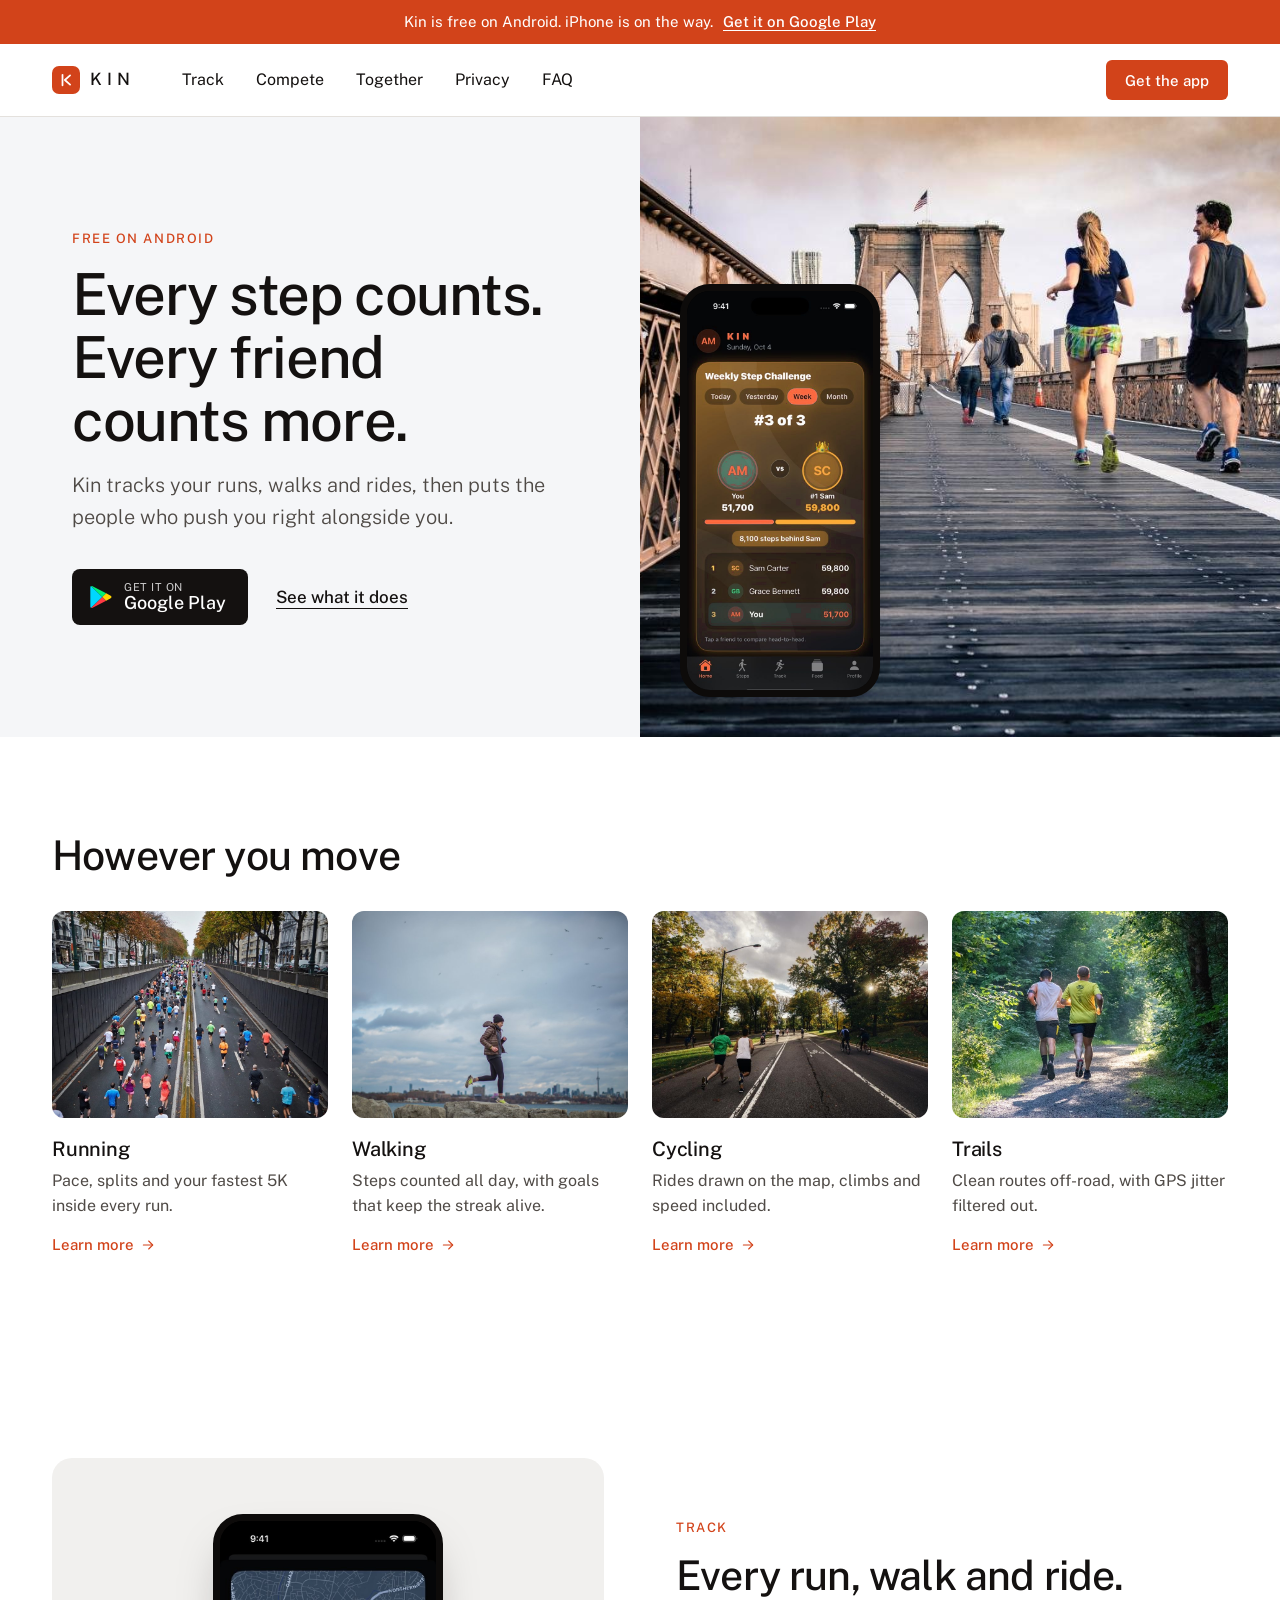
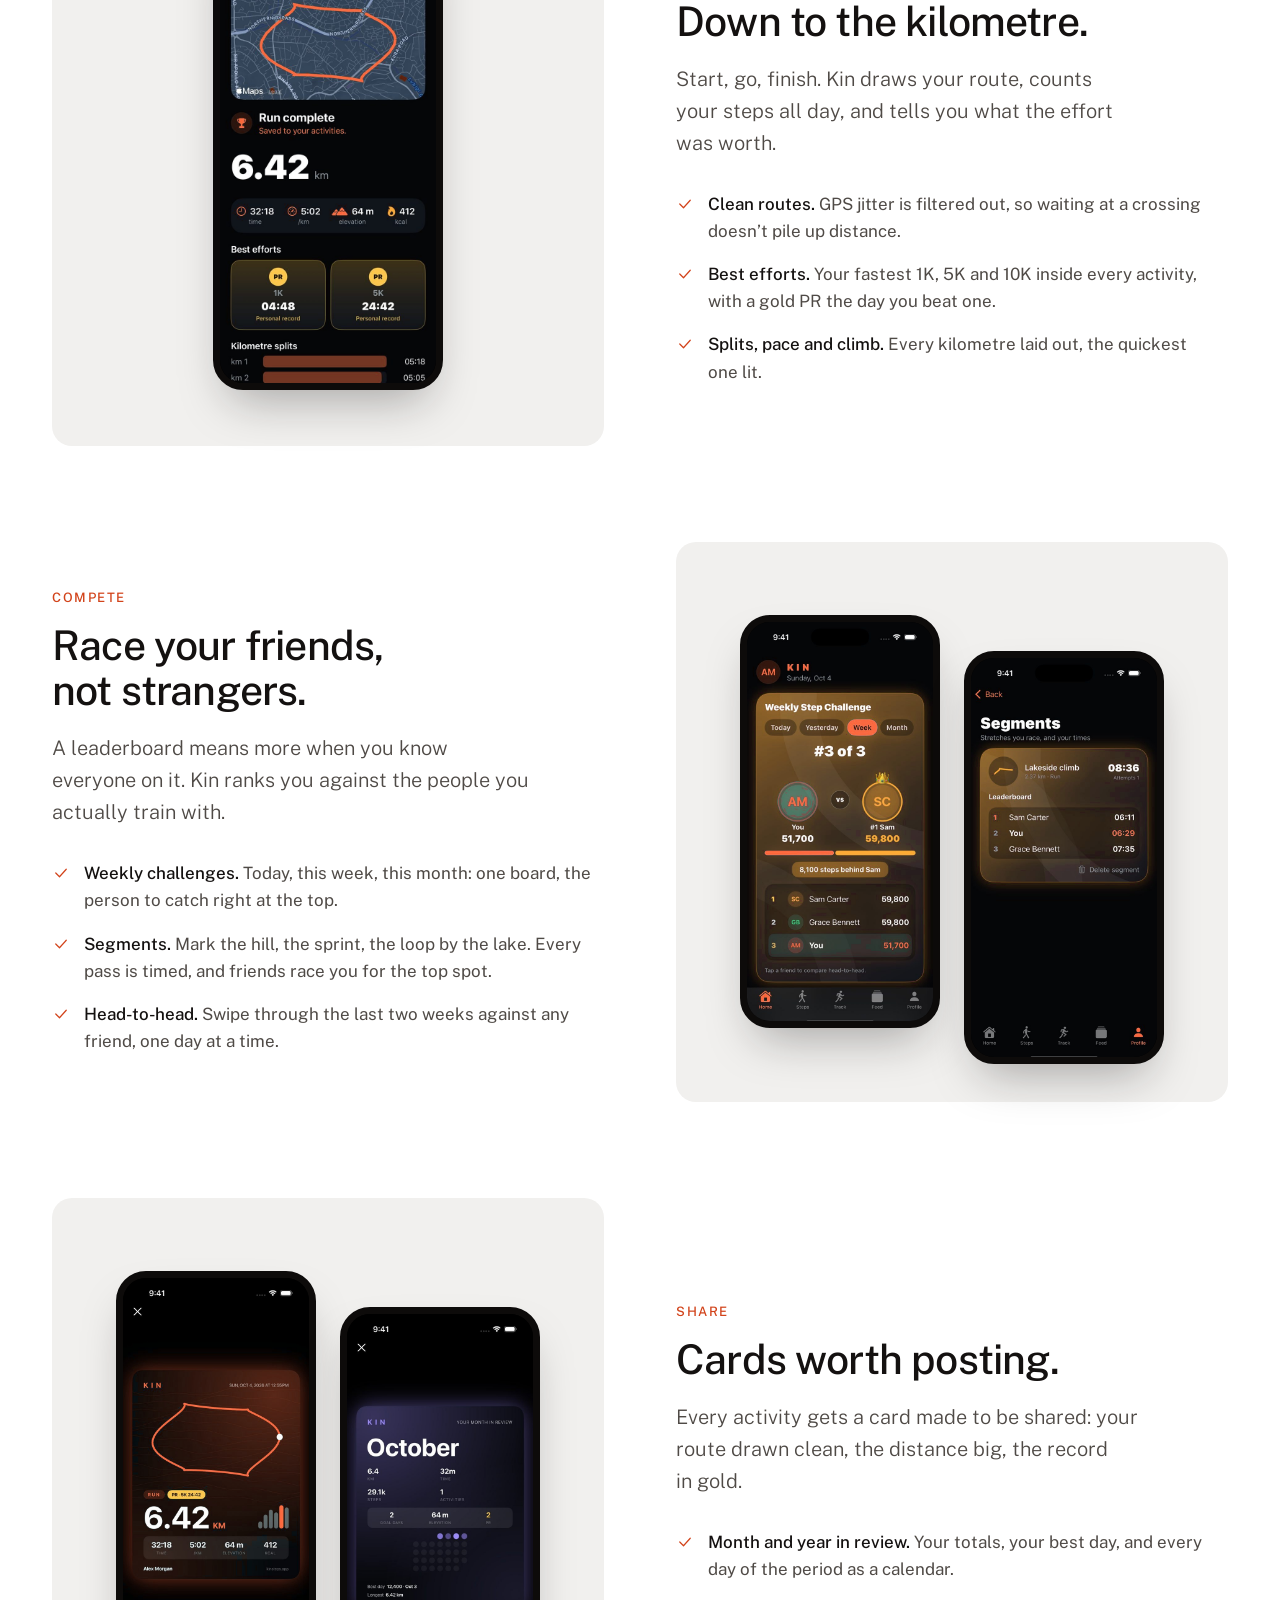
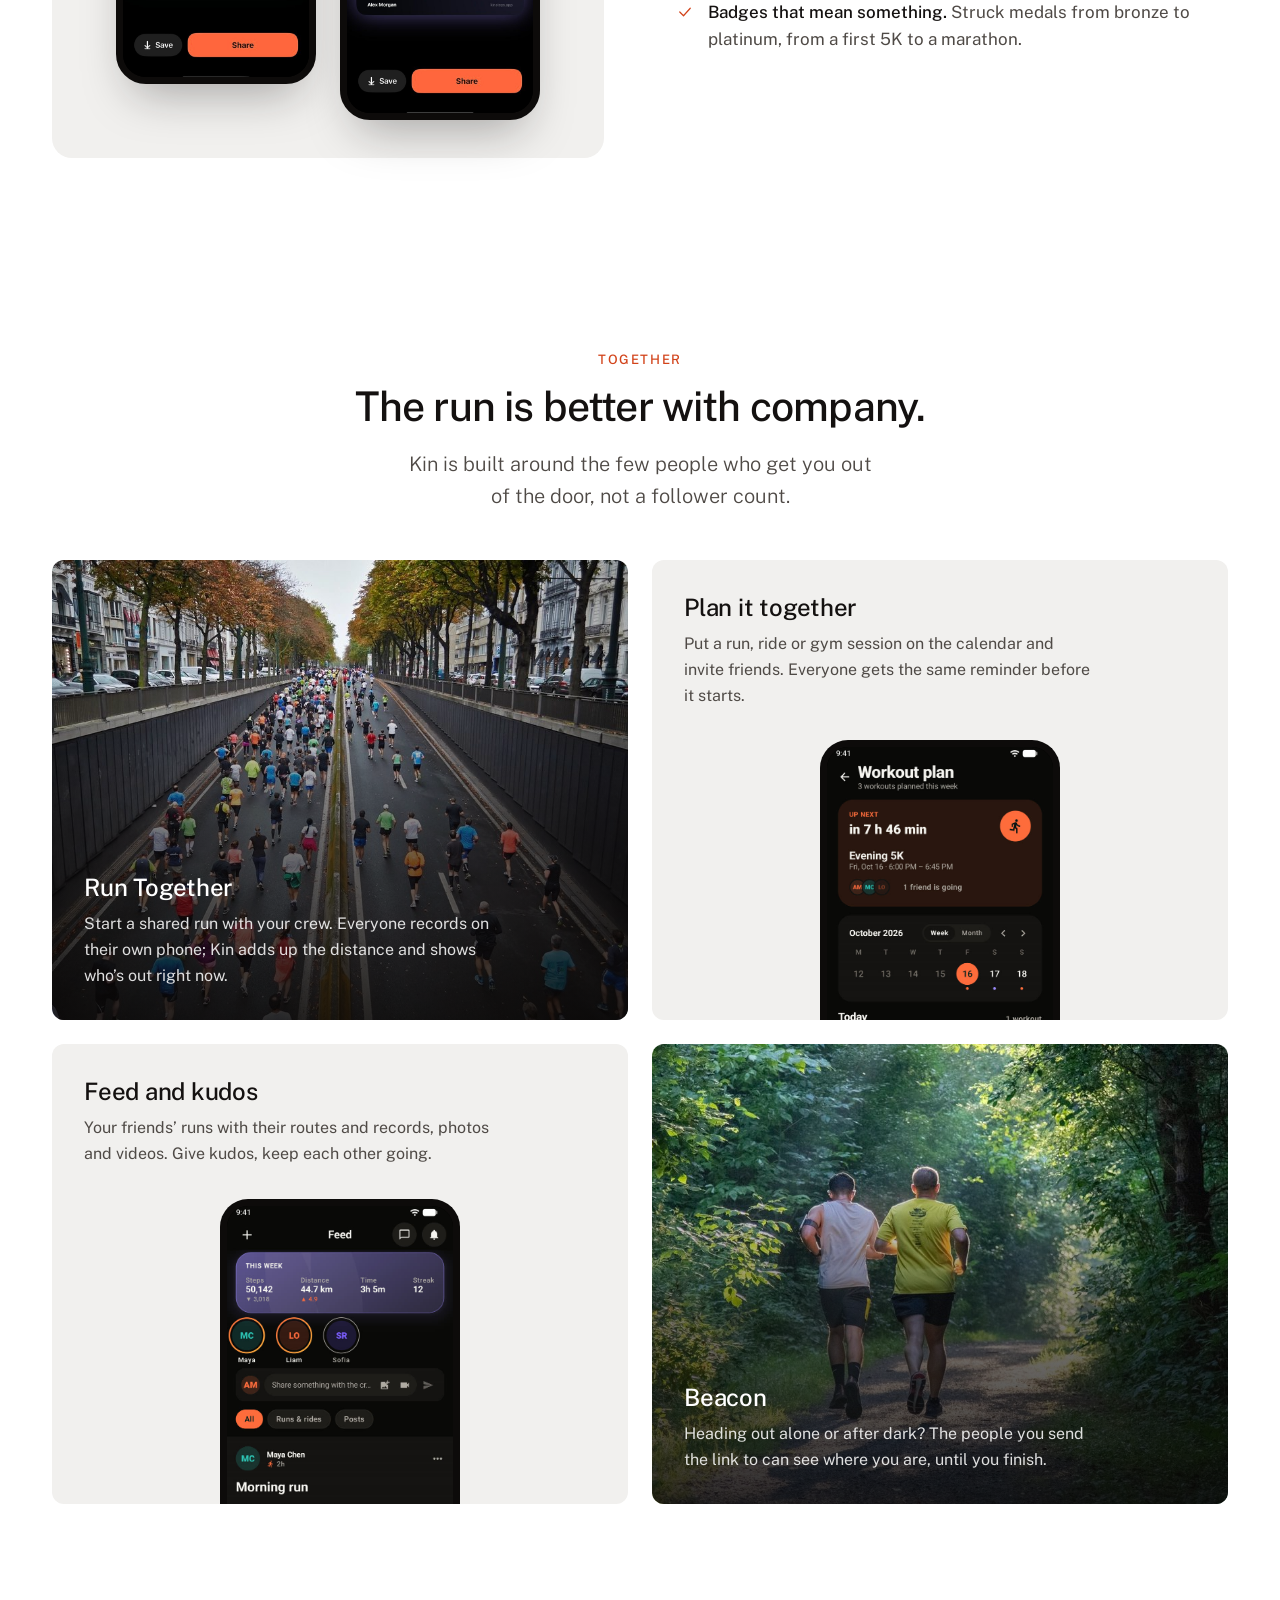
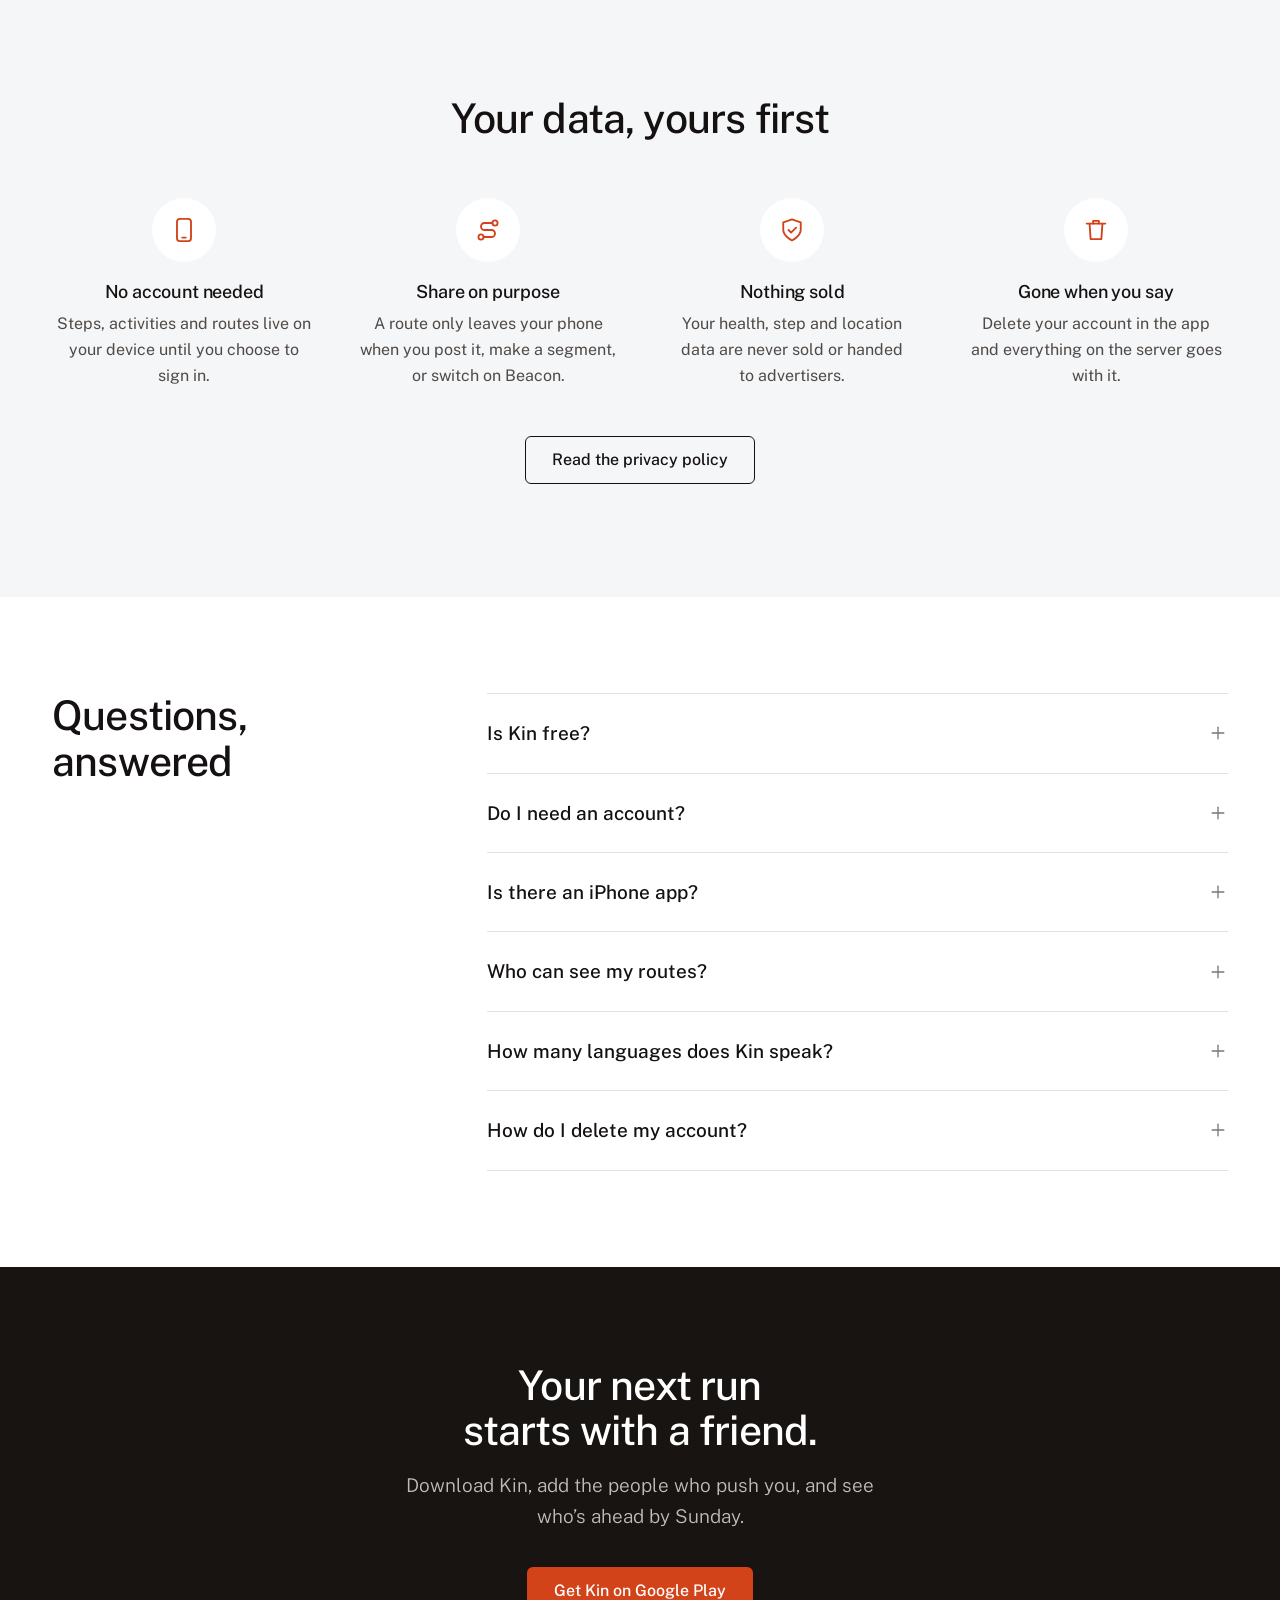
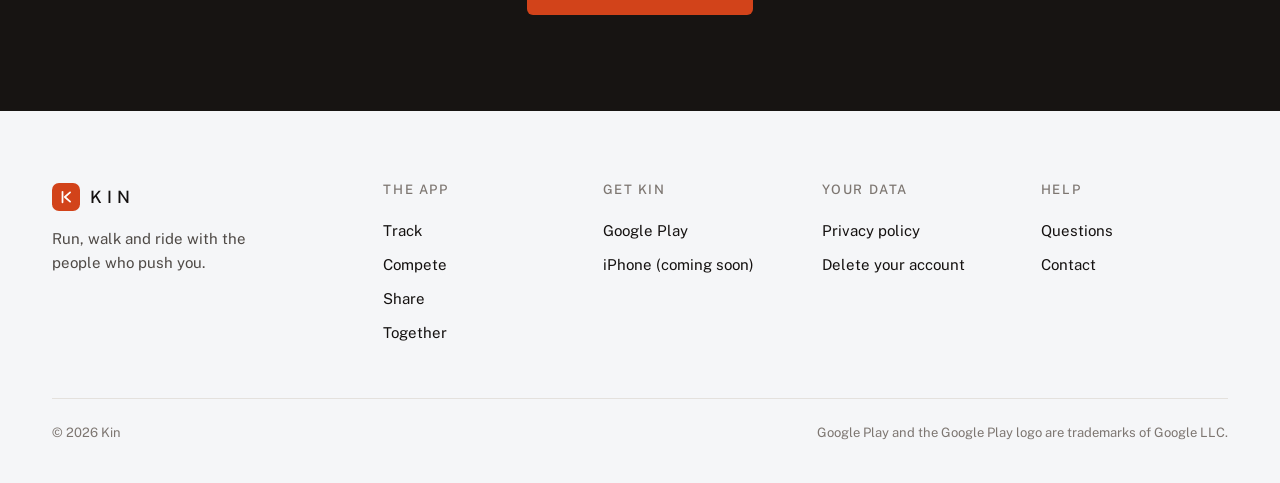
==== commit 0f058eed: "Rebuild the landing page from section blocks" ====
--- a/index.html
+++ b/index.html
@@ -7,255 +7,463 @@
 <meta name="description" content="Kin tracks every run, walk and ride, then puts your friends right alongside you: weekly challenges, segments, head-to-heads, shared runs and planned workouts. Free on Android.">
 <meta name="theme-color" content="#ffffff">
 <link rel="icon" href="/favicon.svg" type="image/svg+xml">
+<link rel="canonical" href="https://kinsteps.app/">
 <link rel="preload" href="/fonts/public-sans-latin.woff2" as="font" type="font/woff2" crossorigin>
-<link rel="stylesheet" href="/home.css">
+<link rel="stylesheet" href="/assets/kin.css">
 <meta property="og:title" content="Kin — run, walk and ride with the people who push you">
-<meta property="og:description" content="Track every move. Race your friends, not strangers. Free on Android.">
+<meta property="og:description" content="Kin tracks every run, walk and ride, then puts your friends right alongside you: weekly challenges, segments, head-to-heads, shared runs and planned workouts. Free on Android.">
 <meta property="og:type" content="website">
 <meta property="og:url" content="https://kinsteps.app/">
 <meta property="og:image" content="https://kinsteps.app/img/photo-bridge.jpg">
 </head>
-<body>
-
-<header class="nav" id="nav">
+<body class="">
+<a class="skip" href="#main">Skip to content</a>
+
+<div class="promo">
+  <p>Kin is free on Android. iPhone is on the way. <a href="https://play.google.com/store/apps/details?id=io.github.reaemanz.kin">Get it on Google Play</a></p>
+</div>
+
+<header class="header" id="header">
+  <div class="container header-row">
+    <a class="logo" href="/" aria-label="Kin home">
+<span class="logo-mark" aria-hidden="true"><svg width="14" height="14" viewBox="0 0 24 24" fill="none" stroke="currentColor" stroke-width="3" stroke-linecap="round" stroke-linejoin="round"><path d="M6 3v18"/><path d="M19 4l-9 8 9 8"/></svg></span>KIN
+</a>
+    <nav class="nav" id="nav" aria-label="Main">
+      <a href="/#track">Track</a><a href="/#compete">Compete</a><a href="/#together">Together</a><a href="/#privacy">Privacy</a><a href="/#faq">FAQ</a>
+    </nav>
+    <div class="header-end">
+      <a class="btn btn-primary btn-small" href="https://play.google.com/store/apps/details?id=io.github.reaemanz.kin">Get the app</a>
+      <button class="menu-toggle" id="menu-toggle" type="button" aria-expanded="false" aria-controls="nav" aria-label="Open menu">
+        <span class="when-closed">
+<svg width="24" height="24" viewBox="0 0 24 24" fill="none" stroke="currentColor" stroke-width="1.6" stroke-linecap="round" stroke-linejoin="round" aria-hidden="true"><path d="M4 7h16"/><path d="M4 12h16"/><path d="M4 17h16"/>
+</svg>
+</span><span class="when-open">
+<svg width="24" height="24" viewBox="0 0 24 24" fill="none" stroke="currentColor" stroke-width="1.6" stroke-linecap="round" stroke-linejoin="round" aria-hidden="true"><path d="M6 6l12 12"/><path d="M18 6L6 18"/>
+</svg>
+</span>
+      </button>
+    </div>
+  </div>
+</header>
+
+<main id="main">
+
+
+<section class="hero">
+  <div class="hero-copy">
+    <p class="eyebrow">Free on Android</p>
+    <h1>Every step counts. Every friend counts more.</h1>
+    <p class="lede">Kin tracks your runs, walks and rides, then puts the people who push you right alongside you.</p>
+    <div class="cta-row">
+      
+<a class="store" href="https://play.google.com/store/apps/details?id=io.github.reaemanz.kin">
+  <svg width="22" height="24" viewBox="0 0 26 28" aria-hidden="true">
+    <path d="M1.2 1.1 14.6 14 1.2 26.9c-.5-.3-.8-.9-.8-1.6V2.7c0-.7.3-1.3.8-1.6Z" fill="#00d7fe"/>
+    <path d="m19.1 9.6-4.5 4.4-13.4-12.9c.2-.1.4-.2.7-.2.4 0 .8.1 1.1.3l16.1 8.4Z" fill="#00f076"/>
+    <path d="m19.1 18.4-16 8.4c-.4.2-.8.3-1.2.3-.3 0-.5-.1-.7-.2L14.6 14l4.5 4.4Z" fill="#ff3a44"/>
+    <path d="m24.4 15.6-5.3 2.8-4.5-4.4 4.5-4.4 5.3 2.8c1.3.7 1.3 2.5 0 3.2Z" fill="#ffd400"/>
+  </svg>
+  <span><small>GET IT ON</small>Google Play</span>
+</a>
+
+      <a class="text-link" href="#track">See what it does</a>
+    </div>
+  </div>
+  <div class="hero-media">
+    <img src="/img/photo-bridge.jpg" alt="Two runners crossing a bridge into the city in the morning" width="960" height="720" fetchpriority="high">
+    <div class="phone" aria-hidden="true"><img src="/img/challenge.jpg" alt="" width="600" height="1304"></div>
+  </div>
+</section>
+
+
+
+<section class="section slider" data-slider>
   <div class="container">
-    <a class="logo" href="/" aria-label="Kin home">
-      <span class="logo-mark" aria-hidden="true">
-        <svg width="14" height="14" viewBox="0 0 24 24" fill="none" stroke="currentColor" stroke-width="3" stroke-linecap="round" stroke-linejoin="round"><path d="M6 3v18"/><path d="M19 4l-9 8 9 8"/></svg>
-      </span>
-      KIN
-    </a>
-    <nav class="nav-links" aria-label="Sections">
-      <a href="#track">Track</a>
-      <a href="#compete">Compete</a>
-      <a href="#share">Share</a>
-      <a href="#together">Together</a>
-      <a href="/privacy.html">Privacy</a>
-    </nav>
-    <a class="btn btn-primary btn-small" href="https://play.google.com/store/apps/details?id=io.github.reaemanz.kin">Get Kin</a>
-  </div>
-</header>
-
-<main>
-
-  <section class="hero">
-    <div class="container">
-      <div>
-        <p class="kicker">Free on Android · iPhone coming soon</p>
-        <h1>Every step counts.<br><span class="muted">Every friend counts more.</span></h1>
-        <p class="lede">
-          Kin tracks your runs, walks and rides, then puts the people who push you right
-          alongside you: challenges, segments, head-to-heads and runs you share.
-        </p>
-        <div class="cta-row">
-          <a class="store" href="https://play.google.com/store/apps/details?id=io.github.reaemanz.kin">
-            <svg width="24" height="26" viewBox="0 0 26 28" aria-hidden="true">
-              <path d="M1.2 1.1 14.6 14 1.2 26.9c-.5-.3-.8-.9-.8-1.6V2.7c0-.7.3-1.3.8-1.6Z" fill="#00d7fe"/>
-              <path d="m19.1 9.6-4.5 4.4-13.4-12.9c.2-.1.4-.2.7-.2.4 0 .8.1 1.1.3l16.1 8.4Z" fill="#00f076"/>
-              <path d="m19.1 18.4-16 8.4c-.4.2-.8.3-1.2.3-.3 0-.5-.1-.7-.2L14.6 14l4.5 4.4Z" fill="#ff3a44"/>
-              <path d="m24.4 15.6-5.3 2.8-4.5-4.4 4.5-4.4 5.3 2.8c1.3.7 1.3 2.5 0 3.2Z" fill="#ffd400"/>
-            </svg>
-            <span><small>GET IT ON</small><strong>Google Play</strong></span>
-          </a>
-          <span class="store soon" aria-label="iPhone app coming soon">
-            <svg width="20" height="24" viewBox="0 0 22 26" fill="currentColor" aria-hidden="true"><path d="M18.2 13.8c0-3.2 2.6-4.7 2.7-4.8-1.5-2.2-3.8-2.5-4.6-2.5-2-.2-3.8 1.2-4.8 1.2s-2.5-1.1-4.2-1.1C5.1 6.6 3.1 7.9 2 9.9c-2.3 3.9-.6 9.8 1.6 13 1.1 1.6 2.4 3.3 4.1 3.2 1.6-.1 2.3-1 4.2-1s2.5 1 4.2 1 2.8-1.6 3.9-3.2c1.2-1.8 1.7-3.5 1.7-3.6 0 0-3.4-1.3-3.5-5.5ZM15 4.3c.9-1.1 1.5-2.6 1.3-4.1-1.3.1-2.8.9-3.8 1.9-.8.9-1.6 2.5-1.4 3.9 1.5.1 3-.7 3.9-1.7Z"/></svg>
-            <span><small>COMING SOON</small><strong>iPhone</strong></span>
-          </span>
-        </div>
-      </div>
-
-      <div class="hero-media">
-        <img class="hero-photo" src="/img/photo-bridge.jpg" alt="Two runners crossing a bridge into the city in the morning" width="960" height="720" fetchpriority="high">
-        <div class="phone" aria-hidden="true"><img src="/img/challenge.jpg" alt="" width="600" height="1304"></div>
-      </div>
-    </div>
-  </section>
-
-  <section class="facts" aria-label="Kin at a glance">
-    <div class="container">
-      <div class="fact"><b>Run, walk, ride</b><span>GPS-tracked, every sport</span></div>
-      <div class="fact"><b>25 languages</b><span>from Arabic to Vietnamese</span></div>
-      <div class="fact"><b>No account</b><span>needed to start</span></div>
-      <div class="fact"><b>Free</b><span>to download</span></div>
-    </div>
-  </section>
-
-  <section class="section" id="track">
-    <div class="container">
-      <div class="feature">
-        <div class="feature-media with-photo reveal">
-          <img class="photo" src="/img/photo-park.jpg" alt="Runners and cyclists on a park road in autumn" width="960" height="640" loading="lazy">
-          <div class="phone"><img src="/img/summary.jpg" alt="A finished run in Kin: the route on a map, 6.42 km, time, pace, elevation, and two personal records" width="600" height="1304" loading="lazy"></div>
-        </div>
-        <div class="feature-copy reveal">
-          <p class="eyebrow">Track</p>
-          <h2>Every run, walk and ride. Down to the kilometre.</h2>
-          <p>Start, go, finish. Kin draws your route, counts your steps all day, and tells you what the effort was worth.</p>
-          <ul class="ticks">
-            <li><svg width="18" height="18" viewBox="0 0 24 24" fill="none" stroke="currentColor" stroke-width="2.2" stroke-linecap="round" stroke-linejoin="round" aria-hidden="true"><path d="M5 12l5 5 9-10"/></svg><span><b>Clean routes.</b> GPS jitter is filtered out, so waiting at a crossing doesn&rsquo;t pile up distance.</span></li>
-            <li><svg width="18" height="18" viewBox="0 0 24 24" fill="none" stroke="currentColor" stroke-width="2.2" stroke-linecap="round" stroke-linejoin="round" aria-hidden="true"><path d="M5 12l5 5 9-10"/></svg><span><b>Best efforts.</b> Your fastest 1K, 5K and 10K inside every activity, with a gold PR the day you beat one.</span></li>
-            <li><svg width="18" height="18" viewBox="0 0 24 24" fill="none" stroke="currentColor" stroke-width="2.2" stroke-linecap="round" stroke-linejoin="round" aria-hidden="true"><path d="M5 12l5 5 9-10"/></svg><span><b>Splits, pace and climb.</b> Every kilometre laid out, the quickest one lit.</span></li>
-          </ul>
-        </div>
-      </div>
-    </div>
-  </section>
-
-  <section class="section paper" id="compete">
-    <div class="container">
-      <div class="feature flip">
-        <div class="feature-media reveal">
-          <div class="phone"><img src="/img/challenge.jpg" alt="The weekly step challenge: you against the leader, with a split bar and the whole board" width="600" height="1304" loading="lazy"></div>
-          <div class="phone small"><img src="/img/segments.jpg" alt="A segment with its leaderboard among friends" width="600" height="1304" loading="lazy"></div>
-        </div>
-        <div class="feature-copy reveal">
-          <p class="eyebrow">Compete</p>
-          <h2>Race your friends, not strangers.</h2>
-          <p>A leaderboard means more when you know everyone on it. Kin ranks you against the people you actually train with.</p>
-          <ul class="ticks">
-            <li><svg width="18" height="18" viewBox="0 0 24 24" fill="none" stroke="currentColor" stroke-width="2.2" stroke-linecap="round" stroke-linejoin="round" aria-hidden="true"><path d="M5 12l5 5 9-10"/></svg><span><b>Weekly challenges.</b> Today, this week, this month: one board, the person to catch right at the top.</span></li>
-            <li><svg width="18" height="18" viewBox="0 0 24 24" fill="none" stroke="currentColor" stroke-width="2.2" stroke-linecap="round" stroke-linejoin="round" aria-hidden="true"><path d="M5 12l5 5 9-10"/></svg><span><b>Segments.</b> Mark the hill, the sprint, the loop by the lake. Every pass is timed, and friends race you for the top spot.</span></li>
-            <li><svg width="18" height="18" viewBox="0 0 24 24" fill="none" stroke="currentColor" stroke-width="2.2" stroke-linecap="round" stroke-linejoin="round" aria-hidden="true"><path d="M5 12l5 5 9-10"/></svg><span><b>Head-to-head.</b> Swipe through the last two weeks against any friend, one day at a time. Crown for the winner.</span></li>
-          </ul>
-        </div>
-      </div>
-    </div>
-  </section>
-
-  <section class="section" id="share">
-    <div class="container">
-      <div class="feature">
-        <div class="feature-media reveal">
-          <div class="phone"><img src="/img/share-card.jpg" alt="A run's share card: the route as line art, 6.42 km, a 5K personal record" width="600" height="1304" loading="lazy"></div>
-          <div class="phone small"><img src="/img/recap.jpg" alt="The month in review card: distance, time, steps, a calendar of days" width="600" height="1304" loading="lazy"></div>
-        </div>
-        <div class="feature-copy reveal">
-          <p class="eyebrow">Share</p>
-          <h2>Cards worth posting.</h2>
-          <p>Every activity gets a card made to be shared: your route drawn clean, the distance big, the record in gold. Save it, post it to the Kin feed, or send it anywhere.</p>
-          <ul class="ticks">
-            <li><svg width="18" height="18" viewBox="0 0 24 24" fill="none" stroke="currentColor" stroke-width="2.2" stroke-linecap="round" stroke-linejoin="round" aria-hidden="true"><path d="M5 12l5 5 9-10"/></svg><span><b>Month and year in review.</b> Your totals, your best day, and every day of the period as a calendar that glows.</span></li>
-            <li><svg width="18" height="18" viewBox="0 0 24 24" fill="none" stroke="currentColor" stroke-width="2.2" stroke-linecap="round" stroke-linejoin="round" aria-hidden="true"><path d="M5 12l5 5 9-10"/></svg><span><b>Badges that mean something.</b> Struck medals from bronze to platinum, from a first 5K to a marathon.</span></li>
-          </ul>
-        </div>
-      </div>
-    </div>
-  </section>
-
-  <section class="section paper" id="together">
-    <div class="container">
-      <div class="together-head">
-        <div class="section-head reveal">
-          <p class="eyebrow">Together</p>
-          <h2>The run is better with company.</h2>
-          <p>Kin is built around the few people who get you out of the door, not a follower count.</p>
-        </div>
-        <div class="photo-pair reveal">
-          <img src="/img/photo-trail.jpg" alt="Two friends running side by side on a forest trail" width="1024" height="683" loading="lazy">
-          <img src="/img/photo-city.jpg" alt="A runner on a waterfront path with the city skyline behind" width="960" height="639" loading="lazy">
-        </div>
-      </div>
-      <div class="tiles">
-        <article class="tile reveal">
-          <div class="icon"><svg width="24" height="24" viewBox="0 0 24 24" fill="none" stroke="currentColor" stroke-width="1.6" stroke-linecap="round" stroke-linejoin="round" aria-hidden="true"><rect x="3" y="4.5" width="18" height="16" rx="2"/><path d="M3 9.5h18"/><path d="M8 2.5v4"/><path d="M16 2.5v4"/><path d="M8 14h3"/></svg></div>
-          <h3>Plan it together</h3>
-          <p>Put a run, ride or gym session on the calendar and invite friends. Once they&rsquo;re in, everyone gets the same reminder before it starts.</p>
-        </article>
-        <article class="tile reveal">
-          <div class="icon"><svg width="24" height="24" viewBox="0 0 24 24" fill="none" stroke="currentColor" stroke-width="1.6" stroke-linecap="round" stroke-linejoin="round" aria-hidden="true"><circle cx="9" cy="8" r="3.2"/><path d="M3.5 19.5a5.5 5.5 0 0 1 11 0"/><path d="M16 5.5a3.2 3.2 0 0 1 0 6"/><path d="M17.5 14.5a5.5 5.5 0 0 1 3 5"/></svg></div>
-          <h3>Run Together</h3>
-          <p>Start a shared run with your crew. Everyone records on their own phone; Kin adds up the distance, shows who&rsquo;s out right now, and ranks the day.</p>
-        </article>
-        <article class="tile reveal">
-          <div class="icon"><svg width="24" height="24" viewBox="0 0 24 24" fill="none" stroke="currentColor" stroke-width="1.6" stroke-linecap="round" stroke-linejoin="round" aria-hidden="true"><circle cx="12" cy="12" r="2"/><path d="M8.5 15.5a5 5 0 0 1 0-7"/><path d="M15.5 8.5a5 5 0 0 1 0 7"/><path d="M5.6 18.4a9 9 0 0 1 0-12.8"/><path d="M18.4 5.6a9 9 0 0 1 0 12.8"/></svg></div>
-          <h3>Beacon</h3>
-          <p>Heading out alone or after dark? Turn on Beacon and the people you send the link to can see where you are, until you finish.</p>
-        </article>
-        <article class="tile reveal">
-          <div class="icon"><svg width="24" height="24" viewBox="0 0 24 24" fill="none" stroke="currentColor" stroke-width="1.6" stroke-linecap="round" stroke-linejoin="round" aria-hidden="true"><path d="M20.8 4.6a5.5 5.5 0 0 0-7.8 0L12 5.7l-1-1.1a5.5 5.5 0 0 0-7.8 7.8l1 1.1L12 21l7.8-7.5 1-1.1a5.5 5.5 0 0 0 0-7.8Z"/></svg></div>
-          <h3>Feed and kudos</h3>
-          <p>Your friends&rsquo; runs with their routes and records, photos and videos. Give kudos, leave a comment, keep each other going.</p>
-        </article>
-        <article class="tile reveal">
-          <div class="icon"><svg width="24" height="24" viewBox="0 0 24 24" fill="none" stroke="currentColor" stroke-width="1.6" stroke-linecap="round" stroke-linejoin="round" aria-hidden="true"><path d="M17 21v-2a4 4 0 0 0-4-4H5a4 4 0 0 0-4 4v2"/><circle cx="9" cy="7" r="4"/><path d="M23 21v-2a4 4 0 0 0-3-3.9"/><path d="M16 3.1a4 4 0 0 1 0 7.8"/></svg></div>
-          <h3>Groups</h3>
-          <p>The running club, the office, the family. Each group gets its own board, so you know exactly which crew you&rsquo;re winning.</p>
-        </article>
-        <article class="tile reveal">
-          <div class="icon"><svg width="24" height="24" viewBox="0 0 24 24" fill="none" stroke="currentColor" stroke-width="1.6" stroke-linecap="round" stroke-linejoin="round" aria-hidden="true"><path d="M21 15a2 2 0 0 1-2 2H7l-4 4V5a2 2 0 0 1 2-2h14a2 2 0 0 1 2 2z"/></svg></div>
-          <h3>Messages</h3>
-          <p>Plan tomorrow&rsquo;s route, trade photos, trash-talk the leaderboard. One chat per friend, right next to your stats.</p>
-        </article>
-      </div>
-    </div>
-  </section>
-
-  <section class="section">
-    <div class="container">
-      <div class="privacy reveal">
-        <div>
-          <p class="eyebrow">Your data</p>
-          <h2>Yours first.</h2>
-          <p style="color: var(--text-2); font-size: 19px; font-weight: 300; margin: 0">Kin works fully without an account, and keeps your history on your phone. You decide what goes further.</p>
-        </div>
-        <ul>
-          <li><b>No account needed</b>Steps, activities, routes and goals live on your device until you choose to sign in.</li>
-          <li><b>Share on purpose</b>A route only leaves your phone when you post that activity, create a segment, or switch on Beacon for a run.</li>
-          <li><b>Nothing sold</b>Your health, step and location data are never sold or handed to advertisers.</li>
-          <li><b>Gone when you say</b>Delete your account from inside the app, and everything on the server goes with it. <a href="/privacy.html">Read the privacy policy</a>.</li>
-        </ul>
-      </div>
-    </div>
-  </section>
-
-  <section class="final">
-    <div class="container">
-      <div class="final-band reveal">
-        <div class="final-copy">
-          <h2>Your next run starts with a friend.</h2>
-          <p>Download Kin, add the people who push you, and see who&rsquo;s ahead by Sunday.</p>
-          <div class="cta-row">
-            <a class="btn btn-primary" href="https://play.google.com/store/apps/details?id=io.github.reaemanz.kin">Get Kin on Google Play</a>
-            <a class="btn btn-ghost" href="#track">See what it does</a>
-          </div>
-        </div>
-      </div>
-    </div>
-  </section>
+    <div class="section-bar">
+      <h2>However you move</h2>
+      <div class="slider-arrows">
+        <button type="button" class="round" data-prev aria-label="Previous">
+<svg width="20" height="20" viewBox="0 0 24 24" fill="none" stroke="currentColor" stroke-width="1.6" stroke-linecap="round" stroke-linejoin="round" aria-hidden="true"><path d="M15 5l-7 7 7 7"/>
+</svg>
+</button>
+        <button type="button" class="round" data-next aria-label="Next">
+<svg width="20" height="20" viewBox="0 0 24 24" fill="none" stroke="currentColor" stroke-width="1.6" stroke-linecap="round" stroke-linejoin="round" aria-hidden="true"><path d="M9 5l7 7-7 7"/>
+</svg>
+</button>
+      </div>
+    </div>
+    <ul class="slider-track" data-track>
+      
+      <li class="slide">
+        <a href="#track">
+          <div class="slide-img"><img src="/img/photo-marathon.jpg" alt="Runners in a city road race" width="1024" height="680" loading="lazy"></div>
+          <h3>Running</h3>
+          <p>Pace, splits and your fastest 5K inside every run.</p>
+          <span class="more">Learn more 
+<svg width="16" height="16" viewBox="0 0 24 24" fill="none" stroke="currentColor" stroke-width="1.6" stroke-linecap="round" stroke-linejoin="round" aria-hidden="true"><path d="M5 12h14"/><path d="M13 6l6 6-6 6"/>
+</svg>
+</span>
+        </a>
+      </li>
+      
+      <li class="slide">
+        <a href="#track">
+          <div class="slide-img"><img src="/img/photo-city.jpg" alt="A runner on a waterfront path with the city skyline behind" width="960" height="639" loading="lazy"></div>
+          <h3>Walking</h3>
+          <p>Steps counted all day, with goals that keep the streak alive.</p>
+          <span class="more">Learn more 
+<svg width="16" height="16" viewBox="0 0 24 24" fill="none" stroke="currentColor" stroke-width="1.6" stroke-linecap="round" stroke-linejoin="round" aria-hidden="true"><path d="M5 12h14"/><path d="M13 6l6 6-6 6"/>
+</svg>
+</span>
+        </a>
+      </li>
+      
+      <li class="slide">
+        <a href="#track">
+          <div class="slide-img"><img src="/img/photo-park.jpg" alt="Runners and cyclists on a park road in autumn" width="960" height="640" loading="lazy"></div>
+          <h3>Cycling</h3>
+          <p>Rides drawn on the map, climbs and speed included.</p>
+          <span class="more">Learn more 
+<svg width="16" height="16" viewBox="0 0 24 24" fill="none" stroke="currentColor" stroke-width="1.6" stroke-linecap="round" stroke-linejoin="round" aria-hidden="true"><path d="M5 12h14"/><path d="M13 6l6 6-6 6"/>
+</svg>
+</span>
+        </a>
+      </li>
+      
+      <li class="slide">
+        <a href="#track">
+          <div class="slide-img"><img src="/img/photo-trail.jpg" alt="Two friends running side by side on a forest trail" width="1024" height="683" loading="lazy"></div>
+          <h3>Trails</h3>
+          <p>Clean routes off-road, with GPS jitter filtered out.</p>
+          <span class="more">Learn more 
+<svg width="16" height="16" viewBox="0 0 24 24" fill="none" stroke="currentColor" stroke-width="1.6" stroke-linecap="round" stroke-linejoin="round" aria-hidden="true"><path d="M5 12h14"/><path d="M13 6l6 6-6 6"/>
+</svg>
+</span>
+        </a>
+      </li>
+      
+    </ul>
+  </div>
+</section>
+
+
+
+<section class="section spotlight" id="track">
+  <div class="container spotlight-row">
+    <div class="spotlight-media">
+      
+      <div class="phone"><img src="/img/summary.jpg" alt="A finished run in Kin: the route on a map, 6.42 km, time, pace, elevation, and two personal records" width="600" height="1304" loading="lazy"></div>
+      
+    </div>
+    <div class="spotlight-copy">
+      <p class="eyebrow">Track</p>
+      <h2>Every run, walk and ride. Down to the kilometre.</h2>
+      <p class="lede">Start, go, finish. Kin draws your route, counts your steps all day, and tells you what the effort was worth.</p>
+      <ul class="ticks">
+        
+        <li>
+<svg width="18" height="18" viewBox="0 0 24 24" fill="none" stroke="currentColor" stroke-width="1.6" stroke-linecap="round" stroke-linejoin="round" aria-hidden="true"><path d="M5 12l5 5 9-10"/>
+</svg>
+<span><b>Clean routes.</b> GPS jitter is filtered out, so waiting at a crossing doesn&rsquo;t pile up distance.</span></li>
+        
+        <li>
+<svg width="18" height="18" viewBox="0 0 24 24" fill="none" stroke="currentColor" stroke-width="1.6" stroke-linecap="round" stroke-linejoin="round" aria-hidden="true"><path d="M5 12l5 5 9-10"/>
+</svg>
+<span><b>Best efforts.</b> Your fastest 1K, 5K and 10K inside every activity, with a gold PR the day you beat one.</span></li>
+        
+        <li>
+<svg width="18" height="18" viewBox="0 0 24 24" fill="none" stroke="currentColor" stroke-width="1.6" stroke-linecap="round" stroke-linejoin="round" aria-hidden="true"><path d="M5 12l5 5 9-10"/>
+</svg>
+<span><b>Splits, pace and climb.</b> Every kilometre laid out, the quickest one lit.</span></li>
+        
+      </ul>
+    </div>
+  </div>
+</section>
+
+
+
+<section class="section spotlight flip" id="compete">
+  <div class="container spotlight-row">
+    <div class="spotlight-media pair">
+      
+      <div class="phone"><img src="/img/challenge.jpg" alt="The weekly step challenge: you against the leader, with a split bar and the whole board" width="600" height="1304" loading="lazy"></div>
+      
+      <div class="phone"><img src="/img/segments.jpg" alt="A segment with its leaderboard among friends" width="600" height="1304" loading="lazy"></div>
+      
+    </div>
+    <div class="spotlight-copy">
+      <p class="eyebrow">Compete</p>
+      <h2>Race your friends, not strangers.</h2>
+      <p class="lede">A leaderboard means more when you know everyone on it. Kin ranks you against the people you actually train with.</p>
+      <ul class="ticks">
+        
+        <li>
+<svg width="18" height="18" viewBox="0 0 24 24" fill="none" stroke="currentColor" stroke-width="1.6" stroke-linecap="round" stroke-linejoin="round" aria-hidden="true"><path d="M5 12l5 5 9-10"/>
+</svg>
+<span><b>Weekly challenges.</b> Today, this week, this month: one board, the person to catch right at the top.</span></li>
+        
+        <li>
+<svg width="18" height="18" viewBox="0 0 24 24" fill="none" stroke="currentColor" stroke-width="1.6" stroke-linecap="round" stroke-linejoin="round" aria-hidden="true"><path d="M5 12l5 5 9-10"/>
+</svg>
+<span><b>Segments.</b> Mark the hill, the sprint, the loop by the lake. Every pass is timed, and friends race you for the top spot.</span></li>
+        
+        <li>
+<svg width="18" height="18" viewBox="0 0 24 24" fill="none" stroke="currentColor" stroke-width="1.6" stroke-linecap="round" stroke-linejoin="round" aria-hidden="true"><path d="M5 12l5 5 9-10"/>
+</svg>
+<span><b>Head-to-head.</b> Swipe through the last two weeks against any friend, one day at a time.</span></li>
+        
+      </ul>
+    </div>
+  </div>
+</section>
+
+
+
+<section class="section spotlight" id="share">
+  <div class="container spotlight-row">
+    <div class="spotlight-media pair">
+      
+      <div class="phone"><img src="/img/share-card.jpg" alt="A run&#39;s share card: the route as line art, 6.42 km, a 5K personal record" width="600" height="1304" loading="lazy"></div>
+      
+      <div class="phone"><img src="/img/recap.jpg" alt="The month in review card: distance, time, steps, a calendar of days" width="600" height="1304" loading="lazy"></div>
+      
+    </div>
+    <div class="spotlight-copy">
+      <p class="eyebrow">Share</p>
+      <h2>Cards worth posting.</h2>
+      <p class="lede">Every activity gets a card made to be shared: your route drawn clean, the distance big, the record in gold.</p>
+      <ul class="ticks">
+        
+        <li>
+<svg width="18" height="18" viewBox="0 0 24 24" fill="none" stroke="currentColor" stroke-width="1.6" stroke-linecap="round" stroke-linejoin="round" aria-hidden="true"><path d="M5 12l5 5 9-10"/>
+</svg>
+<span><b>Month and year in review.</b> Your totals, your best day, and every day of the period as a calendar.</span></li>
+        
+        <li>
+<svg width="18" height="18" viewBox="0 0 24 24" fill="none" stroke="currentColor" stroke-width="1.6" stroke-linecap="round" stroke-linejoin="round" aria-hidden="true"><path d="M5 12l5 5 9-10"/>
+</svg>
+<span><b>Badges that mean something.</b> Struck medals from bronze to platinum, from a first 5K to a marathon.</span></li>
+        
+      </ul>
+    </div>
+  </div>
+</section>
+
+
+<section class="section message" id="together">
+  <div class="container">
+    <p class="eyebrow">Together</p>
+    <h2>The run is better with company.</h2>
+    <p class="lede">Kin is built around the few people who get you out of the door, not a follower count.</p>
+  </div>
+</section>
+
+
+<section class="collection">
+  <div class="container collection-grid">
+    
+    
+    <article class="tile tile-photo">
+      <img src="/img/photo-marathon.jpg" alt="A crowd of runners together on a city road" width="1024" height="680" loading="lazy">
+      <div class="tile-copy">
+        <h3>Run Together</h3>
+        <p>Start a shared run with your crew. Everyone records on their own phone; Kin adds up the distance and shows who&rsquo;s out right now.</p>
+      </div>
+    </article>
+    
+    
+    
+    <article class="tile tile-screen">
+      <div class="tile-copy">
+        <h3>Plan it together</h3>
+        <p>Put a run, ride or gym session on the calendar and invite friends. Everyone gets the same reminder before it starts.</p>
+      </div>
+      <div class="tile-phone"><img src="/img/calendar.jpg" alt="The workout plan: an evening 5K this Friday, a week calendar, and who is going" width="600" height="1067" loading="lazy"></div>
+    </article>
+    
+    
+    
+    <article class="tile tile-screen">
+      <div class="tile-copy">
+        <h3>Feed and kudos</h3>
+        <p>Your friends&rsquo; runs with their routes and records, photos and videos. Give kudos, keep each other going.</p>
+      </div>
+      <div class="tile-phone"><img src="/img/feed.jpg" alt="The feed: this week&#39;s totals, friends&#39; stories, and a friend&#39;s morning run" width="600" height="1067" loading="lazy"></div>
+    </article>
+    
+    
+    
+    <article class="tile tile-photo">
+      <img src="/img/photo-trail.jpg" alt="Two friends running side by side on a forest trail" width="1024" height="683" loading="lazy">
+      <div class="tile-copy">
+        <h3>Beacon</h3>
+        <p>Heading out alone or after dark? The people you send the link to can see where you are, until you finish.</p>
+      </div>
+    </article>
+    
+    
+  </div>
+</section>
+
+
+
+<section class="section band strip" id="privacy">
+  <div class="container">
+    <h2 class="center">Your data, yours first</h2>
+    <ul class="strip-grid">
+      
+      <li>
+        <span class="strip-icon">
+<svg width="28" height="28" viewBox="0 0 24 24" fill="none" stroke="currentColor" stroke-width="1.6" stroke-linecap="round" stroke-linejoin="round" aria-hidden="true"><rect x="6" y="2.5" width="12" height="19" rx="2.5"/><path d="M10.5 18.5h3"/>
+</svg>
+</span>
+        <h3>No account needed</h3>
+        <p>Steps, activities and routes live on your device until you choose to sign in.</p>
+      </li>
+      
+      <li>
+        <span class="strip-icon">
+<svg width="28" height="28" viewBox="0 0 24 24" fill="none" stroke="currentColor" stroke-width="1.6" stroke-linecap="round" stroke-linejoin="round" aria-hidden="true"><circle cx="6" cy="18" r="2.2"/><circle cx="18" cy="6" r="2.2"/><path d="M8.2 18H15a3 3 0 0 0 0-6H9a3 3 0 0 1 0-6h6.8"/>
+</svg>
+</span>
+        <h3>Share on purpose</h3>
+        <p>A route only leaves your phone when you post it, make a segment, or switch on Beacon.</p>
+      </li>
+      
+      <li>
+        <span class="strip-icon">
+<svg width="28" height="28" viewBox="0 0 24 24" fill="none" stroke="currentColor" stroke-width="1.6" stroke-linecap="round" stroke-linejoin="round" aria-hidden="true"><path d="M12 21s7.5-3.6 7.5-9.4V5.4L12 2.8 4.5 5.4v6.2C4.5 17.4 12 21 12 21Z"/><path d="M9 12l2.2 2.2L15.5 10"/>
+</svg>
+</span>
+        <h3>Nothing sold</h3>
+        <p>Your health, step and location data are never sold or handed to advertisers.</p>
+      </li>
+      
+      <li>
+        <span class="strip-icon">
+<svg width="28" height="28" viewBox="0 0 24 24" fill="none" stroke="currentColor" stroke-width="1.6" stroke-linecap="round" stroke-linejoin="round" aria-hidden="true"><path d="M4 6.5h16"/><path d="M9.5 6.5V4.2h5v2.3"/><path d="M6.5 6.5l.9 13.3h9.2l.9-13.3"/>
+</svg>
+</span>
+        <h3>Gone when you say</h3>
+        <p>Delete your account in the app and everything on the server goes with it.</p>
+      </li>
+      
+    </ul>
+    <p class="center"><a class="btn btn-outline" href="/privacy.html">Read the privacy policy</a></p>
+  </div>
+</section>
+
+
+
+<section class="section faq" id="faq">
+  <div class="container faq-row">
+    <h2>Questions, answered</h2>
+    <div class="faq-list">
+      
+      <details>
+        <summary>Is Kin free?<span class="faq-icon">
+<svg width="20" height="20" viewBox="0 0 24 24" fill="none" stroke="currentColor" stroke-width="1.6" stroke-linecap="round" stroke-linejoin="round" aria-hidden="true"><path d="M12 5v14"/><path d="M5 12h14"/>
+</svg>
+</span></summary>
+        <p>Yes. Kin is free to download and every tracking, challenge and social feature is free. An optional Premium removes ads and adds extra share-card themes and CSV and GPX export.</p>
+      </details>
+      
+      <details>
+        <summary>Do I need an account?<span class="faq-icon">
+<svg width="20" height="20" viewBox="0 0 24 24" fill="none" stroke="currentColor" stroke-width="1.6" stroke-linecap="round" stroke-linejoin="round" aria-hidden="true"><path d="M12 5v14"/><path d="M5 12h14"/>
+</svg>
+</span></summary>
+        <p>No. Kin works fully without one, and keeps your history on your phone. Sign in only when you want friends, challenges and the feed.</p>
+      </details>
+      
+      <details>
+        <summary>Is there an iPhone app?<span class="faq-icon">
+<svg width="20" height="20" viewBox="0 0 24 24" fill="none" stroke="currentColor" stroke-width="1.6" stroke-linecap="round" stroke-linejoin="round" aria-hidden="true"><path d="M12 5v14"/><path d="M5 12h14"/>
+</svg>
+</span></summary>
+        <p>Not yet. Kin is on Google Play today, and the iPhone app is being built now.</p>
+      </details>
+      
+      <details>
+        <summary>Who can see my routes?<span class="faq-icon">
+<svg width="20" height="20" viewBox="0 0 24 24" fill="none" stroke="currentColor" stroke-width="1.6" stroke-linecap="round" stroke-linejoin="round" aria-hidden="true"><path d="M12 5v14"/><path d="M5 12h14"/>
+</svg>
+</span></summary>
+        <p>Only the people you share them with. A route leaves your phone when you post that activity, create a segment, or turn on Beacon for a run. You can stop sharing route maps at any time in Settings.</p>
+      </details>
+      
+      <details>
+        <summary>How many languages does Kin speak?<span class="faq-icon">
+<svg width="20" height="20" viewBox="0 0 24 24" fill="none" stroke="currentColor" stroke-width="1.6" stroke-linecap="round" stroke-linejoin="round" aria-hidden="true"><path d="M12 5v14"/><path d="M5 12h14"/>
+</svg>
+</span></summary>
+        <p>25, from Arabic to Vietnamese.</p>
+      </details>
+      
+      <details>
+        <summary>How do I delete my account?<span class="faq-icon">
+<svg width="20" height="20" viewBox="0 0 24 24" fill="none" stroke="currentColor" stroke-width="1.6" stroke-linecap="round" stroke-linejoin="round" aria-hidden="true"><path d="M12 5v14"/><path d="M5 12h14"/>
+</svg>
+</span></summary>
+        <p>From inside the app, in Settings. Everything stored on the server is removed with it. <a href="/delete-account.html">See exactly what is deleted</a>.</p>
+      </details>
+      
+    </div>
+  </div>
+</section>
+
+
+<section class="cta">
+  <div class="container cta-inner">
+    <h2>Your next run starts with a friend.</h2>
+    <p>Download Kin, add the people who push you, and see who&rsquo;s ahead by Sunday.</p>
+    <a class="btn btn-primary" href="https://play.google.com/store/apps/details?id=io.github.reaemanz.kin">Get Kin on Google Play</a>
+  </div>
+</section>
+
+
 
 </main>
 
-<footer>
+<footer class="footer">
   <div class="container">
-    <span>&copy; 2026 Kin</span>
-    <nav aria-label="Footer">
-      <a href="/privacy.html">Privacy</a>
-      <a href="/delete-account.html">Delete account</a>
-      <a href="mailto:privacy@kinsteps.app">Contact</a>
-    </nav>
+    <div class="footer-top">
+      <div class="footer-brand">
+        <a class="logo" href="/" aria-label="Kin home">
+<span class="logo-mark" aria-hidden="true"><svg width="14" height="14" viewBox="0 0 24 24" fill="none" stroke="currentColor" stroke-width="3" stroke-linecap="round" stroke-linejoin="round"><path d="M6 3v18"/><path d="M19 4l-9 8 9 8"/></svg></span>KIN
+</a>
+        <p>Run, walk and ride with the people who push you.</p>
+      </div>
+      
+      <nav class="footer-col" aria-label="The app">
+        <h2>The app</h2>
+        <a href="/#track">Track</a><a href="/#compete">Compete</a><a href="/#share">Share</a><a href="/#together">Together</a>
+      </nav>
+      
+      <nav class="footer-col" aria-label="Get Kin">
+        <h2>Get Kin</h2>
+        <a href="https://play.google.com/store/apps/details?id=io.github.reaemanz.kin">Google Play</a><a href="/#faq">iPhone (coming soon)</a>
+      </nav>
+      
+      <nav class="footer-col" aria-label="Your data">
+        <h2>Your data</h2>
+        <a href="/privacy.html">Privacy policy</a><a href="/delete-account.html">Delete your account</a>
+      </nav>
+      
+      <nav class="footer-col" aria-label="Help">
+        <h2>Help</h2>
+        <a href="/#faq">Questions</a><a href="mailto:privacy@kinsteps.app">Contact</a>
+      </nav>
+      
+    </div>
+    <div class="footer-bottom">
+      <span>&copy; 2026 Kin</span>
+      <span>Google Play and the Google Play logo are trademarks of Google LLC.</span>
+    </div>
   </div>
 </footer>
 
-<script>
-  // The nav gets a hairline once the page moves; sections ease in as they arrive.
-  (function () {
-    var nav = document.getElementById('nav');
-    var onScroll = function () { nav.classList.toggle('scrolled', window.scrollY > 8); };
-    onScroll();
-    window.addEventListener('scroll', onScroll, { passive: true });
-
-    var items = document.querySelectorAll('.reveal');
-    if (!('IntersectionObserver' in window) || window.matchMedia('(prefers-reduced-motion: reduce)').matches) {
-      items.forEach(function (el) { el.classList.add('in'); });
-      return;
-    }
-    var io = new IntersectionObserver(function (entries) {
-      entries.forEach(function (e) {
-        if (e.isIntersecting) { e.target.classList.add('in'); io.unobserve(e.target); }
-      });
-    }, { rootMargin: '0px 0px -8% 0px' });
-    items.forEach(function (el) { io.observe(el); });
-  })();
-</script>
+<script src="/assets/kin.js" defer></script>
 </body>
 </html>
--- a/assets/kin.css
+++ b/assets/kin.css
@@ -0,0 +1,326 @@
+/* kinsteps.app. A block-built product site: white pages, a cool grey band, warm ink and the
+   app's ember (KinPalette.kt, light theme) for actions only. Weights stay at 300-500; size and
+   space carry the hierarchy. No gradient text, no glow, no pulsing. */
+
+@font-face {
+  font-family: "Public Sans";
+  font-style: normal;
+  font-weight: 300 600;
+  font-display: swap;
+  src: url(/fonts/public-sans-latin-ext.woff2) format("woff2");
+  unicode-range: U+0100-02BA, U+02BD-02C5, U+02C7-02CC, U+02CE-02D7, U+02DD-02FF, U+0304, U+0308, U+0329, U+1D00-1DBF, U+1E00-1E9F, U+1EF2-1EFF, U+2020, U+20A0-20AB, U+20AD-20C4, U+2113, U+2C60-2C7F, U+A720-A7FF;
+}
+@font-face {
+  font-family: "Public Sans";
+  font-style: normal;
+  font-weight: 300 600;
+  font-display: swap;
+  src: url(/fonts/public-sans-latin.woff2) format("woff2");
+  unicode-range: U+0000-00FF, U+0131, U+0152-0153, U+02BB-02BC, U+02C6, U+02DA, U+02DC, U+0304, U+0308, U+0329, U+2000-206F, U+20AC, U+2122, U+2191, U+2193, U+2212, U+2215, U+FEFF, U+FFFD;
+}
+
+:root {
+  color-scheme: light;
+  --bg: #ffffff;
+  --band: #f5f6f8;
+  --tile: #f1f0ee;
+  --ink: #141110;
+  --text-2: #4f4a46;
+  --text-3: #7d7671;
+  --line: #e4e1dd;
+  --accent: #d2431a;
+  --accent-hover: #b5370f;
+  --dark: #171412;
+  --radius: 12px;
+  --max: 1240px;
+  --sans: "Public Sans", -apple-system, BlinkMacSystemFont, "Segoe UI", Roboto, "Helvetica Neue", Arial, sans-serif;
+}
+
+*, *::before, *::after { box-sizing: border-box; }
+html { -webkit-text-size-adjust: 100%; scroll-behavior: smooth; scroll-padding-top: 88px; }
+body {
+  margin: 0;
+  background: var(--bg);
+  color: var(--ink);
+  font: 400 17px/1.6 var(--sans);
+  -webkit-font-smoothing: antialiased;
+  overflow-x: hidden;
+}
+img { max-width: 100%; height: auto; display: block; }
+p, li { text-wrap: pretty; }
+a { color: inherit; }
+b, strong { font-weight: 500; }
+:focus-visible { outline: 2px solid var(--accent); outline-offset: 3px; border-radius: 4px; }
+.skip { position: absolute; left: -9999px; }
+.skip:focus { left: 16px; top: 12px; z-index: 50; background: var(--bg); padding: 8px 14px; }
+
+.container {
+  width: 100%; max-width: var(--max); margin: 0 auto;
+  padding-left: max(32px, env(safe-area-inset-left, 0px));
+  padding-right: max(32px, env(safe-area-inset-right, 0px));
+}
+
+/* ---------- Type ---------- */
+h1, h2, h3 { font-weight: 500; text-wrap: balance; margin: 0; }
+h1 { font-size: clamp(38px, 4.6vw, 58px); line-height: 1.08; letter-spacing: -.025em; }
+h2 { font-size: clamp(30px, 3.2vw, 42px); line-height: 1.12; letter-spacing: -.02em; }
+h3 { font-size: 20px; line-height: 1.3; letter-spacing: -.01em; }
+.eyebrow { margin: 0 0 14px; font-size: 13px; font-weight: 500; letter-spacing: .12em; text-transform: uppercase; color: var(--accent); }
+.lede { font-size: clamp(18px, 1.6vw, 20px); font-weight: 300; color: var(--text-2); margin: 18px 0 0; max-width: 40ch; }
+.center { text-align: center; }
+
+/* ---------- Buttons ---------- */
+.btn {
+  display: inline-flex; align-items: center; justify-content: center; gap: 8px;
+  min-height: 48px; padding: 0 26px; border-radius: 6px;
+  font: 500 16px/1 var(--sans); text-decoration: none; cursor: pointer;
+  border: 1px solid transparent; transition: background .15s, border-color .15s, color .15s;
+}
+.btn-small { min-height: 40px; padding: 0 18px; font-size: 15px; }
+.btn-primary { background: var(--accent); color: #fff; }
+.btn-primary:hover { background: var(--accent-hover); }
+.btn-outline { border-color: var(--ink); color: var(--ink); background: transparent; }
+.btn-outline:hover { background: var(--ink); color: #fff; }
+.text-link { color: var(--ink); font-weight: 500; text-underline-offset: 5px; text-decoration-thickness: 1px; }
+.text-link:hover { color: var(--accent); }
+
+.store {
+  display: inline-flex; align-items: center; gap: 12px;
+  min-height: 56px; padding: 0 22px 0 18px; border-radius: 8px; text-decoration: none;
+  background: var(--ink); color: #fff; font-size: 18px; font-weight: 500; line-height: 1.15;
+  transition: background .15s;
+}
+.store:hover { background: #2e2926; }
+.store small { display: block; font-size: 11px; font-weight: 400; letter-spacing: .05em; opacity: .8; }
+
+/* ---------- Promo bar + header ---------- */
+.promo { background: var(--accent); color: #fff; text-align: center; font-size: 15px; font-weight: 400; }
+.promo p { margin: 0; padding: 10px 16px; }
+.promo a { color: #fff; font-weight: 500; text-underline-offset: 3px; white-space: nowrap; margin-left: 6px; }
+
+.header {
+  position: sticky; top: 0; z-index: 30; background: var(--bg);
+  border-bottom: 1px solid var(--line);
+  transition: box-shadow .2s;
+}
+.header.scrolled { box-shadow: 0 2px 14px rgba(20, 17, 16, .06); }
+.header-row { display: flex; align-items: center; gap: 48px; height: 72px; }
+.logo {
+  display: inline-flex; align-items: center; gap: 10px;
+  font-weight: 500; letter-spacing: .28em; font-size: 17px; color: var(--ink); text-decoration: none;
+}
+.logo-mark { width: 28px; height: 28px; border-radius: 7px; display: grid; place-items: center; background: var(--accent); color: #fff; }
+.nav { display: flex; gap: 32px; }
+.nav a { color: var(--ink); text-decoration: none; font-size: 16px; padding: 24px 0; border-bottom: 2px solid transparent; margin-bottom: -1px; }
+.nav a:hover { border-bottom-color: var(--accent); }
+.header-end { margin-left: auto; display: flex; align-items: center; gap: 12px; }
+.menu-toggle { display: none; background: none; border: 0; padding: 8px; margin-right: -8px; color: var(--ink); cursor: pointer; }
+.menu-toggle .when-open, .menu-open .menu-toggle .when-closed { display: none; }
+.menu-open .menu-toggle .when-open { display: block; }
+
+/* ---------- Sections ---------- */
+.section { padding: 96px 0; }
+.band { background: var(--band); }
+.section-bar { display: flex; align-items: end; justify-content: space-between; gap: 24px; margin-bottom: 32px; }
+
+/* Hero: copy on one half, photograph bleeding to the edge on the other. */
+.hero { display: grid; grid-template-columns: 1fr 1fr; min-height: 620px; background: var(--band); }
+.hero-copy {
+  align-self: center; justify-self: end; width: 100%; max-width: calc(var(--max) / 2);
+  padding: 72px 56px 72px max(32px, calc((100vw - var(--max)) / 2 + 32px));
+}
+.hero-copy .lede { margin-bottom: 36px; }
+.cta-row { display: flex; flex-wrap: wrap; align-items: center; gap: 16px 28px; }
+.hero-media { position: relative; overflow: hidden; }
+.hero-media > img { position: absolute; inset: 0; width: 100%; height: 100%; object-fit: cover; }
+.hero-media .phone { position: absolute; left: 40px; bottom: 40px; width: 200px; }
+
+.phone {
+  border-radius: 30px; overflow: hidden; background: #000;
+  border: 7px solid #0d0b0a; box-shadow: 0 24px 48px -16px rgba(20, 17, 16, .35);
+  aspect-ratio: 600 / 1240;
+}
+.phone img { width: 100%; height: 100%; object-fit: cover; object-position: top; }
+
+/* Slider: a row of cards that scrolls sideways, arrows on wide screens. */
+.slider-arrows { display: flex; gap: 10px; }
+.round {
+  width: 44px; height: 44px; border-radius: 50%; display: grid; place-items: center;
+  border: 1px solid var(--line); background: var(--bg); color: var(--ink); cursor: pointer;
+  transition: border-color .15s, opacity .15s;
+}
+.round:hover { border-color: var(--ink); }
+.round:disabled { opacity: .35; cursor: default; border-color: var(--line); }
+.slider-track {
+  list-style: none; margin: 0; padding: 0 0 8px;
+  display: grid; grid-auto-flow: column; grid-auto-columns: calc((100% - 72px) / 4); gap: 24px;
+  overflow-x: auto; scroll-snap-type: x mandatory; scrollbar-width: none;
+}
+.slider-track::-webkit-scrollbar { display: none; }
+.slide { scroll-snap-align: start; }
+.slide a { display: block; text-decoration: none; color: inherit; }
+.slide-img { aspect-ratio: 4 / 3; border-radius: var(--radius); overflow: hidden; background: var(--tile); margin-bottom: 18px; }
+.slide-img img { width: 100%; height: 100%; object-fit: cover; transition: transform .4s ease; }
+.slide a:hover .slide-img img { transform: scale(1.03); }
+.slide p { color: var(--text-2); font-size: 16px; margin: 6px 0 12px; }
+.more { display: inline-flex; align-items: center; gap: 6px; font-weight: 500; font-size: 15px; color: var(--accent); }
+
+/* Spotlight: a feature with its screens. */
+.spotlight + .spotlight { padding-top: 0; }
+.spotlight-row { display: grid; grid-template-columns: 1fr 1fr; gap: 72px; align-items: center; }
+.flip .spotlight-media { order: 2; }
+.spotlight-media {
+  background: var(--tile); border-radius: 20px; padding: 56px 0;
+  display: flex; justify-content: center; align-items: center; gap: 24px; min-height: 560px;
+}
+.spotlight-media .phone { width: 230px; }
+.spotlight-media.pair .phone { width: 200px; }
+.spotlight-media.pair .phone:nth-child(2) { transform: translateY(36px); }
+.ticks { list-style: none; padding: 0; margin: 32px 0 0; display: grid; gap: 16px; }
+.ticks li { display: grid; grid-template-columns: 18px 1fr; gap: 14px; color: var(--text-2); }
+.ticks svg { color: var(--accent); margin-top: 4px; }
+.ticks b { color: var(--ink); }
+
+/* Message: a centred statement that opens a group of blocks. */
+.message { text-align: center; padding-bottom: 48px; }
+.message .lede { margin-left: auto; margin-right: auto; }
+
+/* Collection: large tiles, a photograph or a screen on paper. */
+.collection { padding-bottom: 96px; }
+.collection-grid { display: grid; grid-template-columns: repeat(2, 1fr); gap: 24px; }
+.tile { position: relative; border-radius: var(--radius); overflow: hidden; min-height: 460px; }
+.tile h3 { font-size: 24px; }
+.tile p { margin: 8px 0 0; font-size: 16px; max-width: 42ch; }
+.tile-photo > img { position: absolute; inset: 0; width: 100%; height: 100%; object-fit: cover; }
+.tile-photo::after { content: ""; position: absolute; inset: 0; background: linear-gradient(to top, rgba(10, 8, 7, .85) 0%, rgba(10, 8, 7, .55) 40%, rgba(10, 8, 7, 0) 75%); }
+.tile-photo .tile-copy { position: absolute; left: 0; right: 0; bottom: 0; z-index: 1; padding: 32px; color: #fff; }
+.tile-photo p { color: rgba(255, 255, 255, .86); }
+.tile-screen { background: var(--tile); display: flex; flex-direction: column; }
+.tile-screen .tile-copy { padding: 32px 32px 0; }
+.tile-screen p { color: var(--text-2); }
+.tile-phone {
+  margin: 32px auto 0; width: 240px; flex: 1; min-height: 240px; position: relative;
+  border-radius: 28px 28px 0 0; overflow: hidden; border: 7px solid #0d0b0a; border-bottom: 0; background: #000;
+}
+.tile-phone img { position: absolute; inset: 0; width: 100%; height: auto; }
+
+/* Strip: four promises with icons on the grey band. */
+.strip h2 { margin-bottom: 56px; }
+.strip-grid { list-style: none; padding: 0; margin: 0 0 48px; display: grid; grid-template-columns: repeat(4, 1fr); gap: 40px; text-align: center; }
+.strip-icon { width: 64px; height: 64px; border-radius: 50%; background: var(--bg); color: var(--accent); display: inline-grid; place-items: center; margin-bottom: 18px; }
+.strip h3 { font-size: 18px; }
+.strip-grid p { margin: 8px 0 0; color: var(--text-2); font-size: 16px; }
+
+/* FAQ */
+.faq-row { display: grid; grid-template-columns: 1fr 2fr; gap: 64px; align-items: start; }
+.faq-list { border-top: 1px solid var(--line); }
+.faq details { border-bottom: 1px solid var(--line); }
+.faq summary {
+  list-style: none; cursor: pointer; display: flex; justify-content: space-between; align-items: center; gap: 24px;
+  padding: 24px 0; font-size: 19px; font-weight: 500;
+}
+.faq summary::-webkit-details-marker { display: none; }
+.faq-icon { flex: none; color: var(--text-3); transition: transform .2s; display: grid; }
+.faq details[open] .faq-icon { transform: rotate(45deg); color: var(--accent); }
+.faq details p { margin: -8px 0 24px; color: var(--text-2); max-width: 62ch; }
+.faq details a { color: var(--accent); }
+
+/* Closing call to action */
+.cta { background: var(--dark); color: #fff; text-align: center; padding: 96px 0; }
+.cta-inner h2 { max-width: 18ch; margin: 0 auto; }
+.cta-inner p { color: rgba(255, 255, 255, .72); font-size: 19px; font-weight: 300; margin: 16px auto 36px; max-width: 46ch; }
+
+/* ---------- Footer ---------- */
+.footer { background: var(--band); padding: 72px 0 40px; font-size: 15px; }
+.footer-top { display: grid; grid-template-columns: 1.6fr repeat(4, 1fr); gap: 32px; padding-bottom: 48px; border-bottom: 1px solid var(--line); }
+.footer-brand p { color: var(--text-2); margin: 16px 0 0; max-width: 26ch; }
+.footer-col h2 { font-size: 13px; letter-spacing: .12em; text-transform: uppercase; color: var(--text-3); margin-bottom: 16px; }
+.footer-col a { display: block; color: var(--ink); text-decoration: none; padding: 5px 0; }
+.footer-col a:hover { color: var(--accent); }
+.footer-bottom { display: flex; flex-wrap: wrap; justify-content: space-between; gap: 8px 24px; padding-top: 24px; color: var(--text-3); font-size: 13px; }
+
+/* ---------- Policy pages ---------- */
+.prose { max-width: 720px; padding: 64px 0 96px; }
+.prose h1 { font-size: clamp(32px, 4.4vw, 44px); margin-bottom: 10px; }
+.prose h2 { margin: 44px 0 14px; padding-top: 26px; border-top: 1px solid var(--line); font-size: 22px; letter-spacing: -.015em; }
+.prose h3 { margin: 28px 0 8px; font-size: 17px; }
+.prose p, .prose li { color: var(--text-2); }
+.prose ul { padding-left: 20px; }
+.prose li { margin-bottom: 8px; }
+.prose strong { color: var(--ink); }
+.prose a { color: var(--accent); }
+.meta { color: var(--text-3); font-size: 14px; margin: 0 0 28px; }
+.callout { border: 1px solid var(--line); border-left: 2px solid var(--accent); background: var(--band); border-radius: 10px; padding: 20px 22px; margin: 28px 0; }
+.callout p { margin: 0; }
+.scroller { overflow-x: auto; }
+.prose table { width: 100%; border-collapse: collapse; margin: 18px 0; font-size: 15px; min-width: 420px; }
+.prose th, .prose td { text-align: left; padding: 12px 14px; border-bottom: 1px solid var(--line); vertical-align: top; color: var(--text-2); }
+.prose th { color: var(--ink); font-weight: 500; font-size: 13px; letter-spacing: .06em; text-transform: uppercase; }
+.steps { margin: 24px 0 0; padding: 0; list-style: none; counter-reset: step; max-width: 54ch; }
+.steps li { counter-increment: step; position: relative; padding-left: 40px; margin-bottom: 14px; }
+.steps li::before {
+  content: counter(step); position: absolute; left: 0; top: 2px; width: 24px; height: 24px; border-radius: 50%;
+  border: 1px solid var(--line); background: var(--band); color: var(--text-2); font-size: 13px; font-weight: 500;
+  display: grid; place-items: center;
+}
+
+/* ---------- Responsive ---------- */
+@media (max-width: 1080px) {
+  .slider-track { grid-auto-columns: calc((100% - 48px) / 3); }
+  .strip-grid { grid-template-columns: repeat(2, 1fr); }
+  .footer-top { grid-template-columns: repeat(4, 1fr); }
+  .footer-brand { grid-column: 1 / -1; }
+}
+
+@media (max-width: 900px) {
+  .nav {
+    display: none; position: absolute; top: 72px; left: 0; right: 0; flex-direction: column; gap: 0;
+    background: var(--bg); border-bottom: 1px solid var(--line); padding: 8px 32px 24px;
+  }
+  .menu-open .nav { display: flex; }
+  .nav a { padding: 14px 0; border-bottom: 1px solid var(--line); margin: 0; font-size: 18px; }
+  .nav a:hover { border-bottom-color: var(--line); color: var(--accent); }
+  .menu-toggle { display: grid; }
+
+  .hero { grid-template-columns: 1fr; min-height: 0; }
+  .hero-copy { justify-self: stretch; max-width: none; padding: 56px 32px; }
+  .hero-media { aspect-ratio: 4 / 3; }
+  .hero-media .phone { width: 150px; left: auto; right: 24px; bottom: 24px; }
+
+  .spotlight-row { grid-template-columns: 1fr; gap: 40px; }
+  .flip .spotlight-media { order: 0; }
+  .spotlight-media { min-height: 0; padding: 40px 0; }
+
+  .collection-grid { grid-template-columns: 1fr; }
+  .faq-row { grid-template-columns: 1fr; gap: 24px; }
+  .section { padding: 72px 0; }
+}
+
+@media (max-width: 640px) {
+  .container { padding-left: max(16px, env(safe-area-inset-left, 0px)); padding-right: max(16px, env(safe-area-inset-right, 0px)); }
+  .header-row { height: 64px; gap: 16px; }
+  .nav { top: 64px; padding: 8px 16px 24px; }
+  .header-end .btn { display: none; }
+  .promo { font-size: 14px; }
+  .hero-copy { padding: 44px 16px; }
+  .section { padding: 56px 0; }
+  .slider-arrows { display: none; }
+  .slider-track { grid-auto-columns: 78%; gap: 16px; }
+  .spotlight-media .phone { width: 180px; }
+  .spotlight-media.pair { gap: 14px; }
+  .spotlight-media.pair .phone { width: 148px; }
+  .tile { min-height: 400px; }
+  .tile-photo .tile-copy, .tile-screen .tile-copy { padding: 24px; }
+  .tile-phone { width: 210px; }
+  .strip-grid { grid-template-columns: 1fr; gap: 32px; }
+  .collection { padding-bottom: 56px; }
+  .cta { padding: 72px 0; }
+  .footer-top { grid-template-columns: 1fr 1fr; }
+  .prose { padding: 40px 0 64px; }
+}
+
+@media (prefers-reduced-motion: reduce) {
+  html { scroll-behavior: auto; }
+  *, *::before, *::after { transition: none !important; }
+}
+.static .slider-arrows { visibility: hidden; }
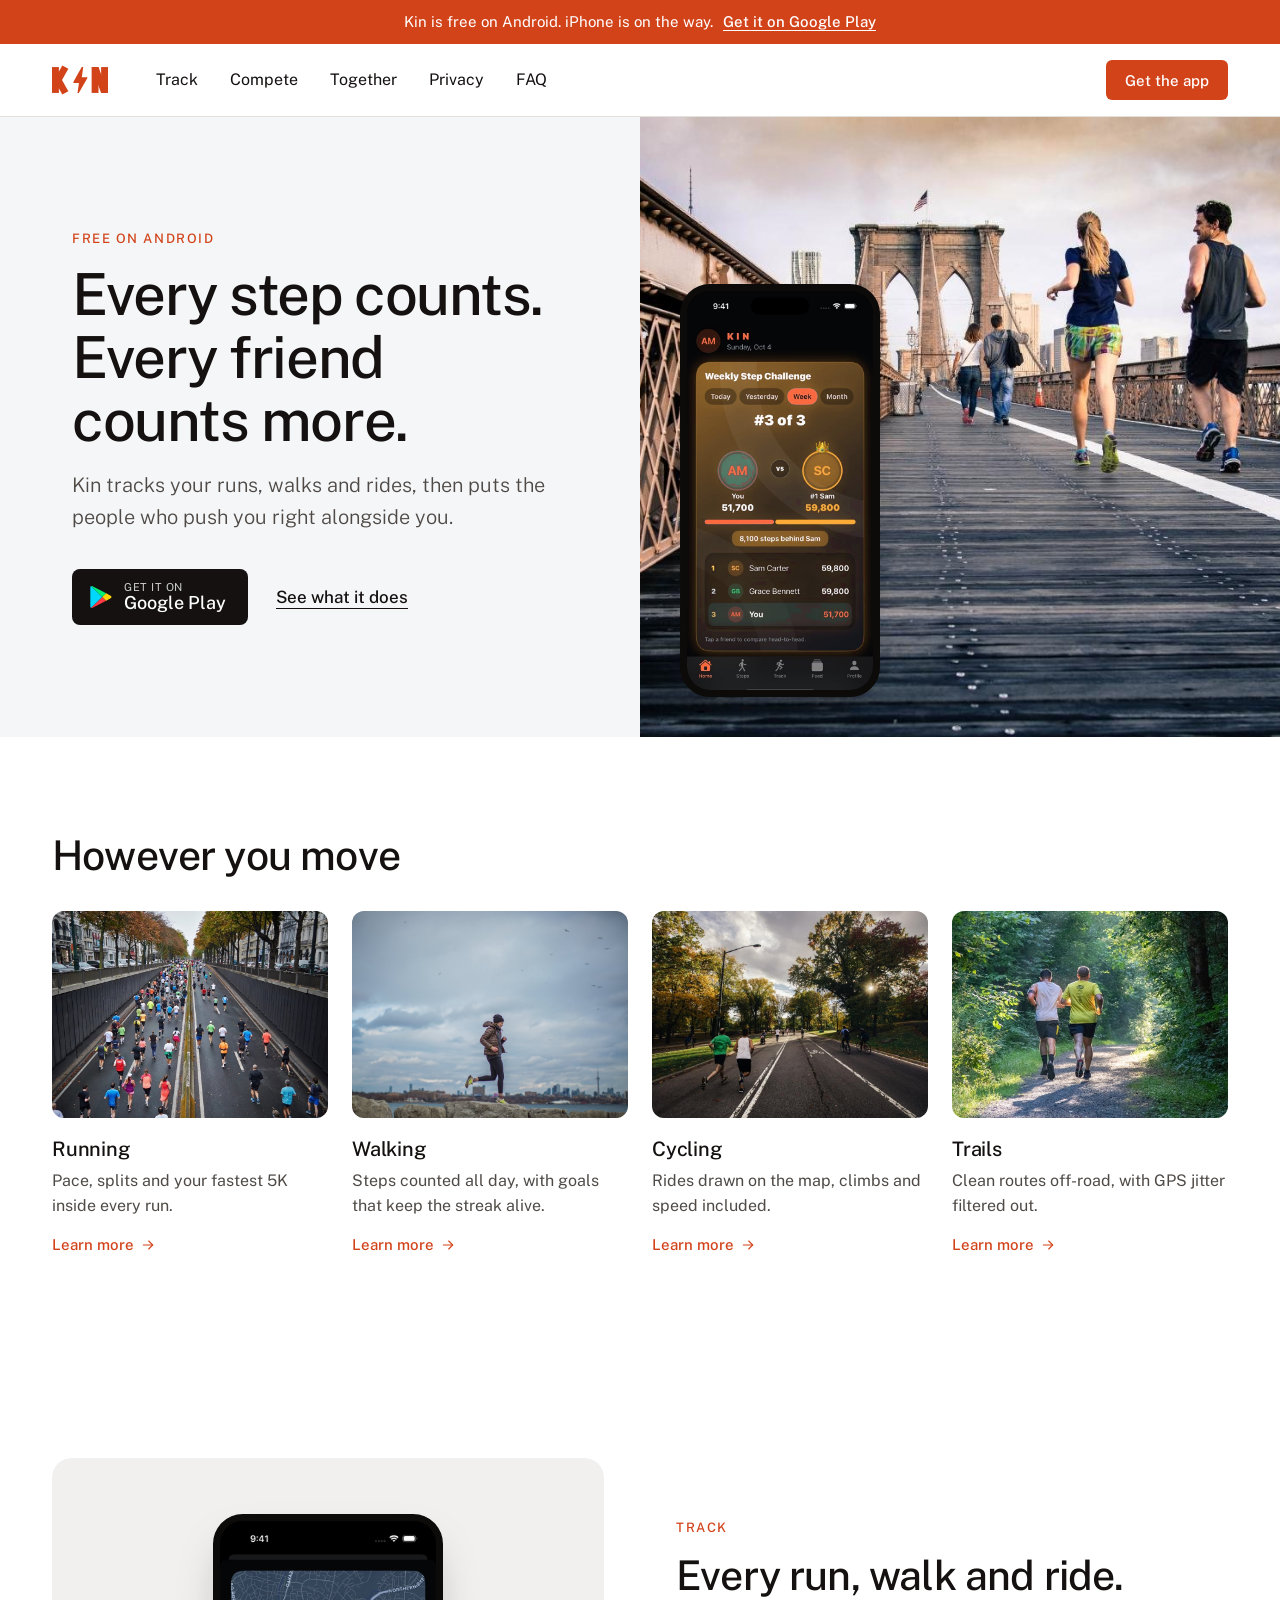
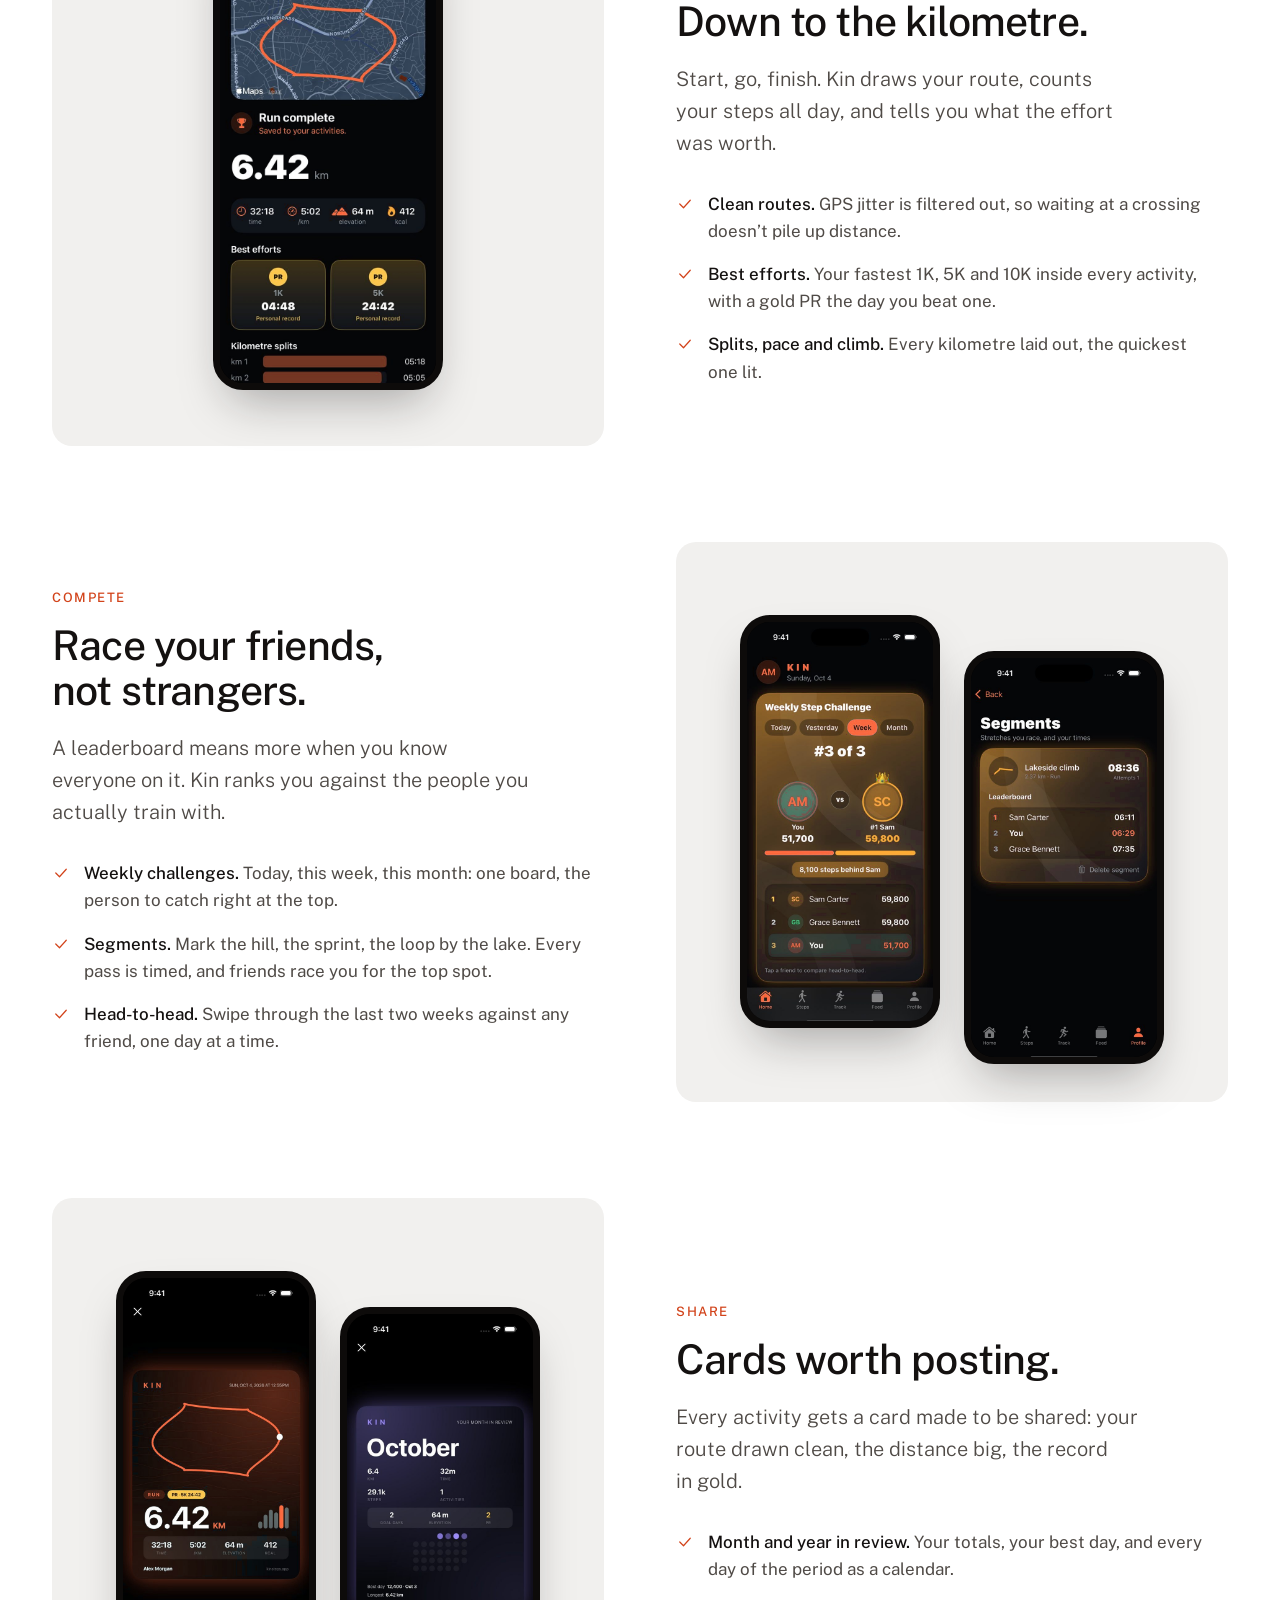
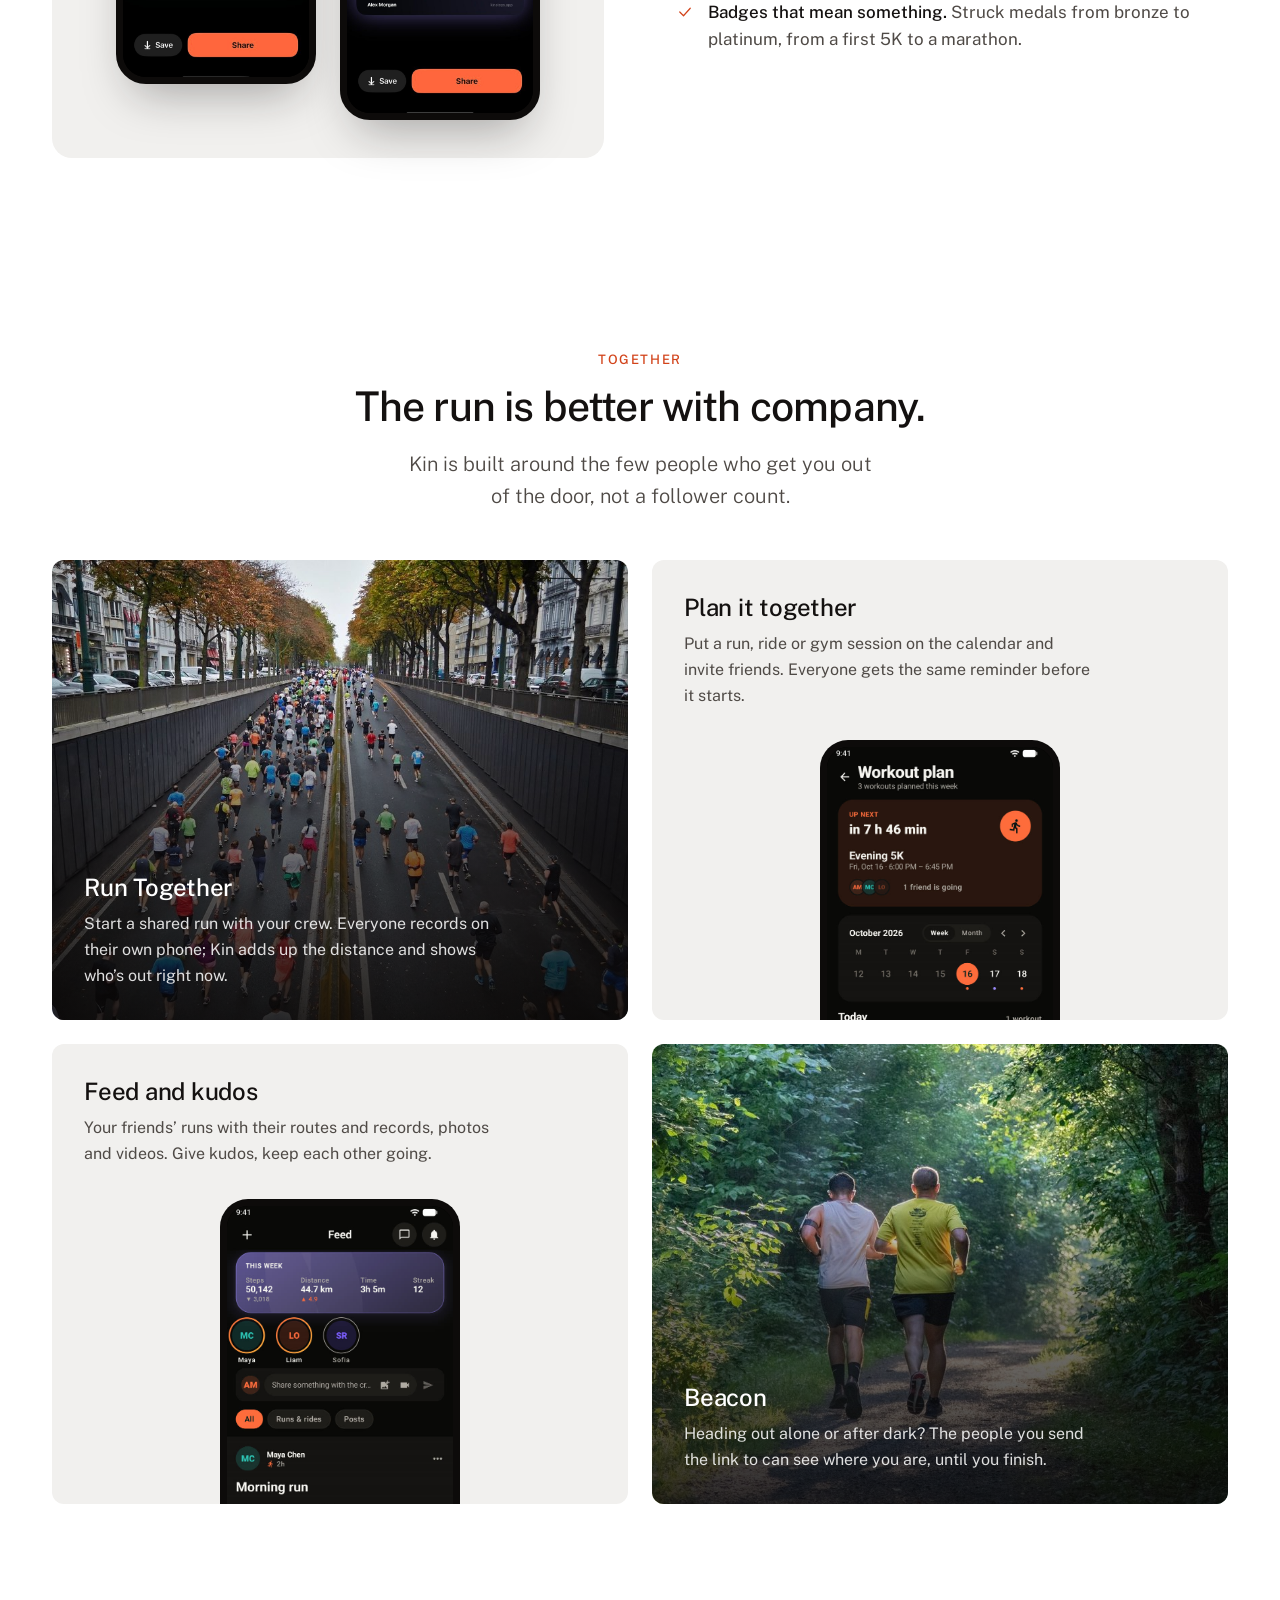
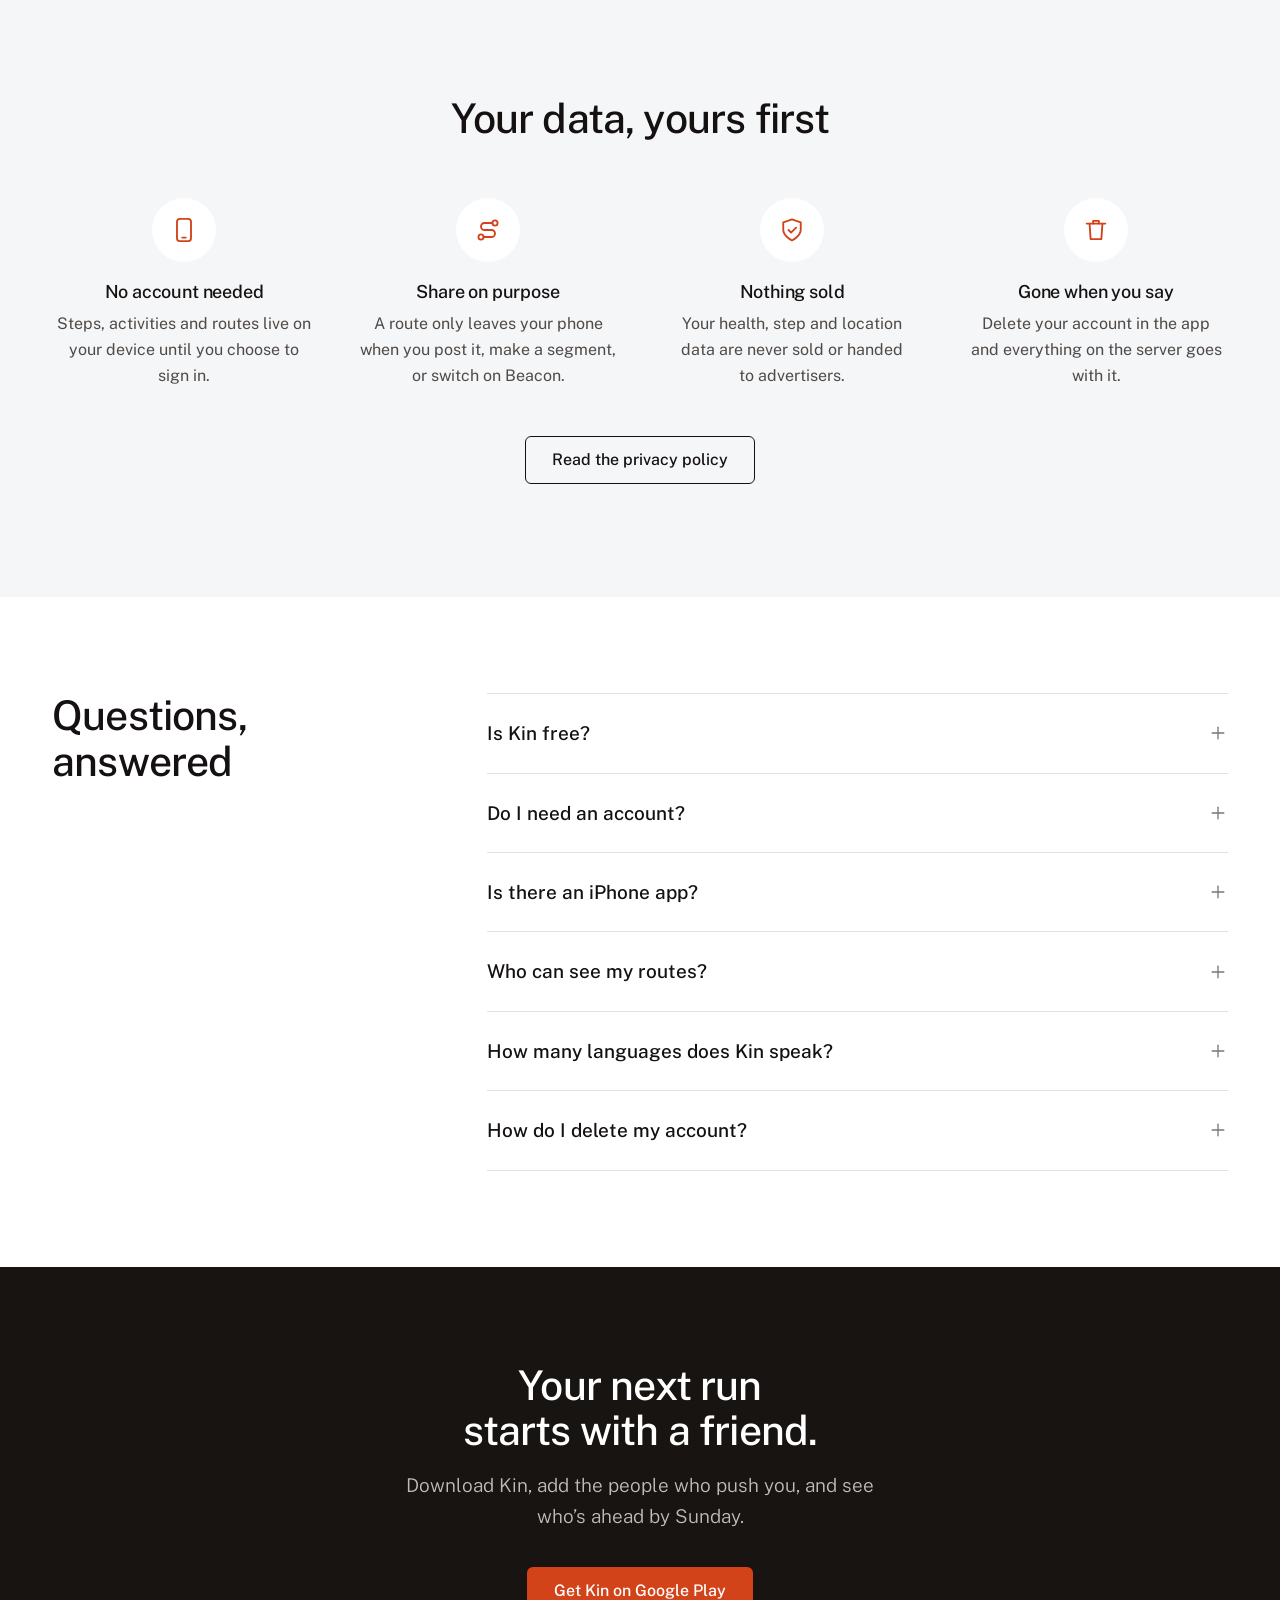
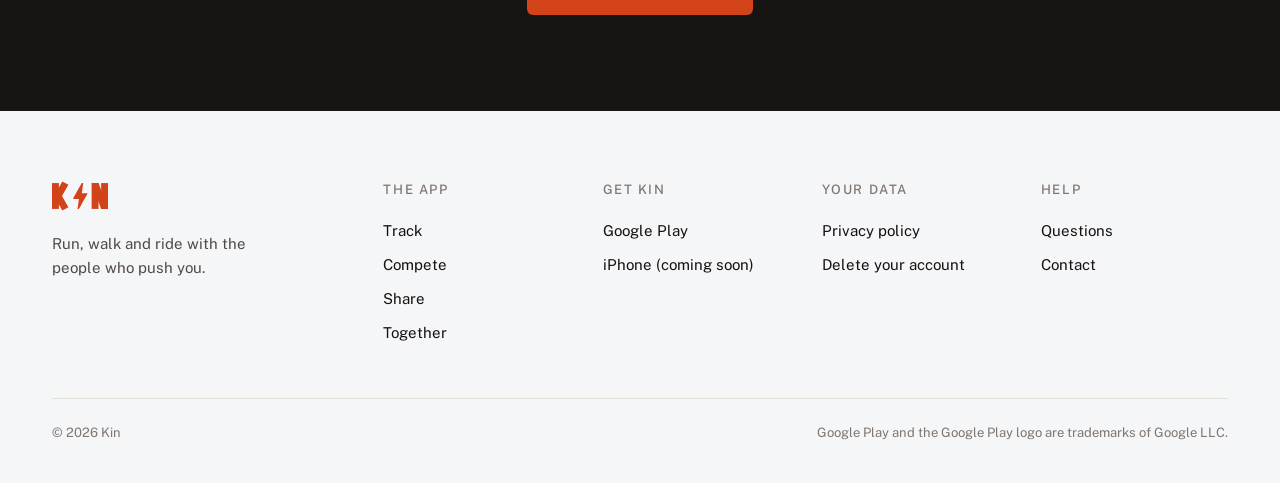
==== commit abb36c4d: "Use the KIN lettermark as the site logo" ====
--- a/index.html
+++ b/index.html
@@ -26,7 +26,13 @@
 <header class="header" id="header">
   <div class="container header-row">
     <a class="logo" href="/" aria-label="Kin home">
-<span class="logo-mark" aria-hidden="true"><svg width="14" height="14" viewBox="0 0 24 24" fill="none" stroke="currentColor" stroke-width="3" stroke-linecap="round" stroke-linejoin="round"><path d="M6 3v18"/><path d="M19 4l-9 8 9 8"/></svg></span>KIN
+<svg class="lettermark" width="56" height="26" viewBox="21 39 65 30" overflow="visible" aria-hidden="true">
+  <g fill="none" stroke="currentColor" stroke-width="8" stroke-linecap="butt" stroke-linejoin="miter" stroke-miterlimit="6"><path d="M25 39v30"/><path d="M36.5 39 28 54l8.5 15"/></g>
+  <g fill="currentColor">
+    <path transform="translate(33.93 34) scale(1.667)" d="M11 21h-1l1-7H7.5c-.58 0-.57-.32-.38-.66.19-.34.05-.08.07-.12C8.48 10.94 10.42 7.54 13 3h1l-1 7h3.5c.49 0 .56.33.47.51l-.07.15C12.96 17.55 11 21 11 21z"/>
+    <path d="M67 39h8v30h-8z"/><path d="M78 39h8v30h-8z"/><path d="M67 39h8l11 30h-8z"/>
+  </g>
+</svg>
 </a>
     <nav class="nav" id="nav" aria-label="Main">
       <a href="/#track">Track</a><a href="/#compete">Compete</a><a href="/#together">Together</a><a href="/#privacy">Privacy</a><a href="/#faq">FAQ</a>
@@ -431,7 +437,13 @@
     <div class="footer-top">
       <div class="footer-brand">
         <a class="logo" href="/" aria-label="Kin home">
-<span class="logo-mark" aria-hidden="true"><svg width="14" height="14" viewBox="0 0 24 24" fill="none" stroke="currentColor" stroke-width="3" stroke-linecap="round" stroke-linejoin="round"><path d="M6 3v18"/><path d="M19 4l-9 8 9 8"/></svg></span>KIN
+<svg class="lettermark" width="56" height="26" viewBox="21 39 65 30" overflow="visible" aria-hidden="true">
+  <g fill="none" stroke="currentColor" stroke-width="8" stroke-linecap="butt" stroke-linejoin="miter" stroke-miterlimit="6"><path d="M25 39v30"/><path d="M36.5 39 28 54l8.5 15"/></g>
+  <g fill="currentColor">
+    <path transform="translate(33.93 34) scale(1.667)" d="M11 21h-1l1-7H7.5c-.58 0-.57-.32-.38-.66.19-.34.05-.08.07-.12C8.48 10.94 10.42 7.54 13 3h1l-1 7h3.5c.49 0 .56.33.47.51l-.07.15C12.96 17.55 11 21 11 21z"/>
+    <path d="M67 39h8v30h-8z"/><path d="M78 39h8v30h-8z"/><path d="M67 39h8l11 30h-8z"/>
+  </g>
+</svg>
 </a>
         <p>Run, walk and ride with the people who push you.</p>
       </div>
--- a/assets/kin.css
+++ b/assets/kin.css
@@ -105,11 +105,8 @@
 }
 .header.scrolled { box-shadow: 0 2px 14px rgba(20, 17, 16, .06); }
 .header-row { display: flex; align-items: center; gap: 48px; height: 72px; }
-.logo {
-  display: inline-flex; align-items: center; gap: 10px;
-  font-weight: 500; letter-spacing: .28em; font-size: 17px; color: var(--ink); text-decoration: none;
-}
-.logo-mark { width: 28px; height: 28px; border-radius: 7px; display: grid; place-items: center; background: var(--accent); color: #fff; }
+.logo { display: inline-flex; align-items: center; color: var(--accent); text-decoration: none; }
+.lettermark { display: block; height: 26px; width: auto; }
 .nav { display: flex; gap: 32px; }
 .nav a { color: var(--ink); text-decoration: none; font-size: 16px; padding: 24px 0; border-bottom: 2px solid transparent; margin-bottom: -1px; }
 .nav a:hover { border-bottom-color: var(--accent); }
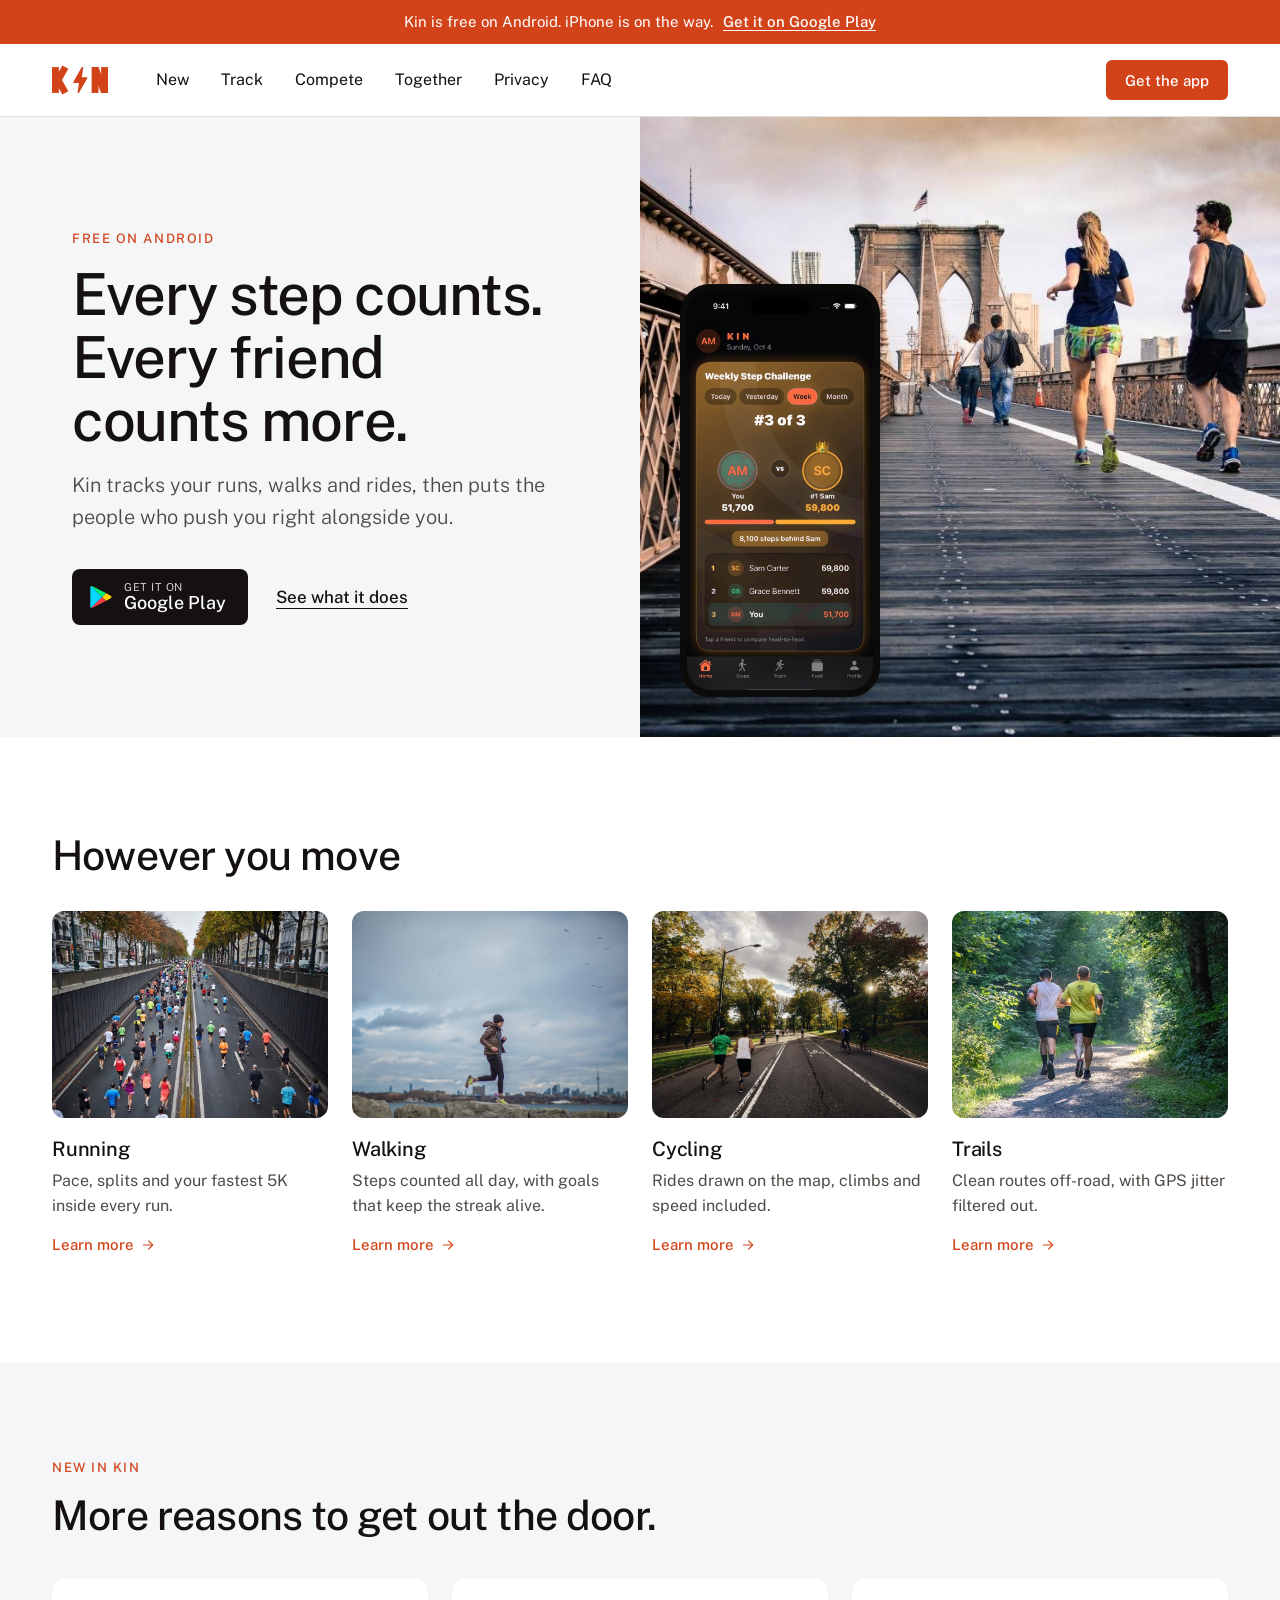
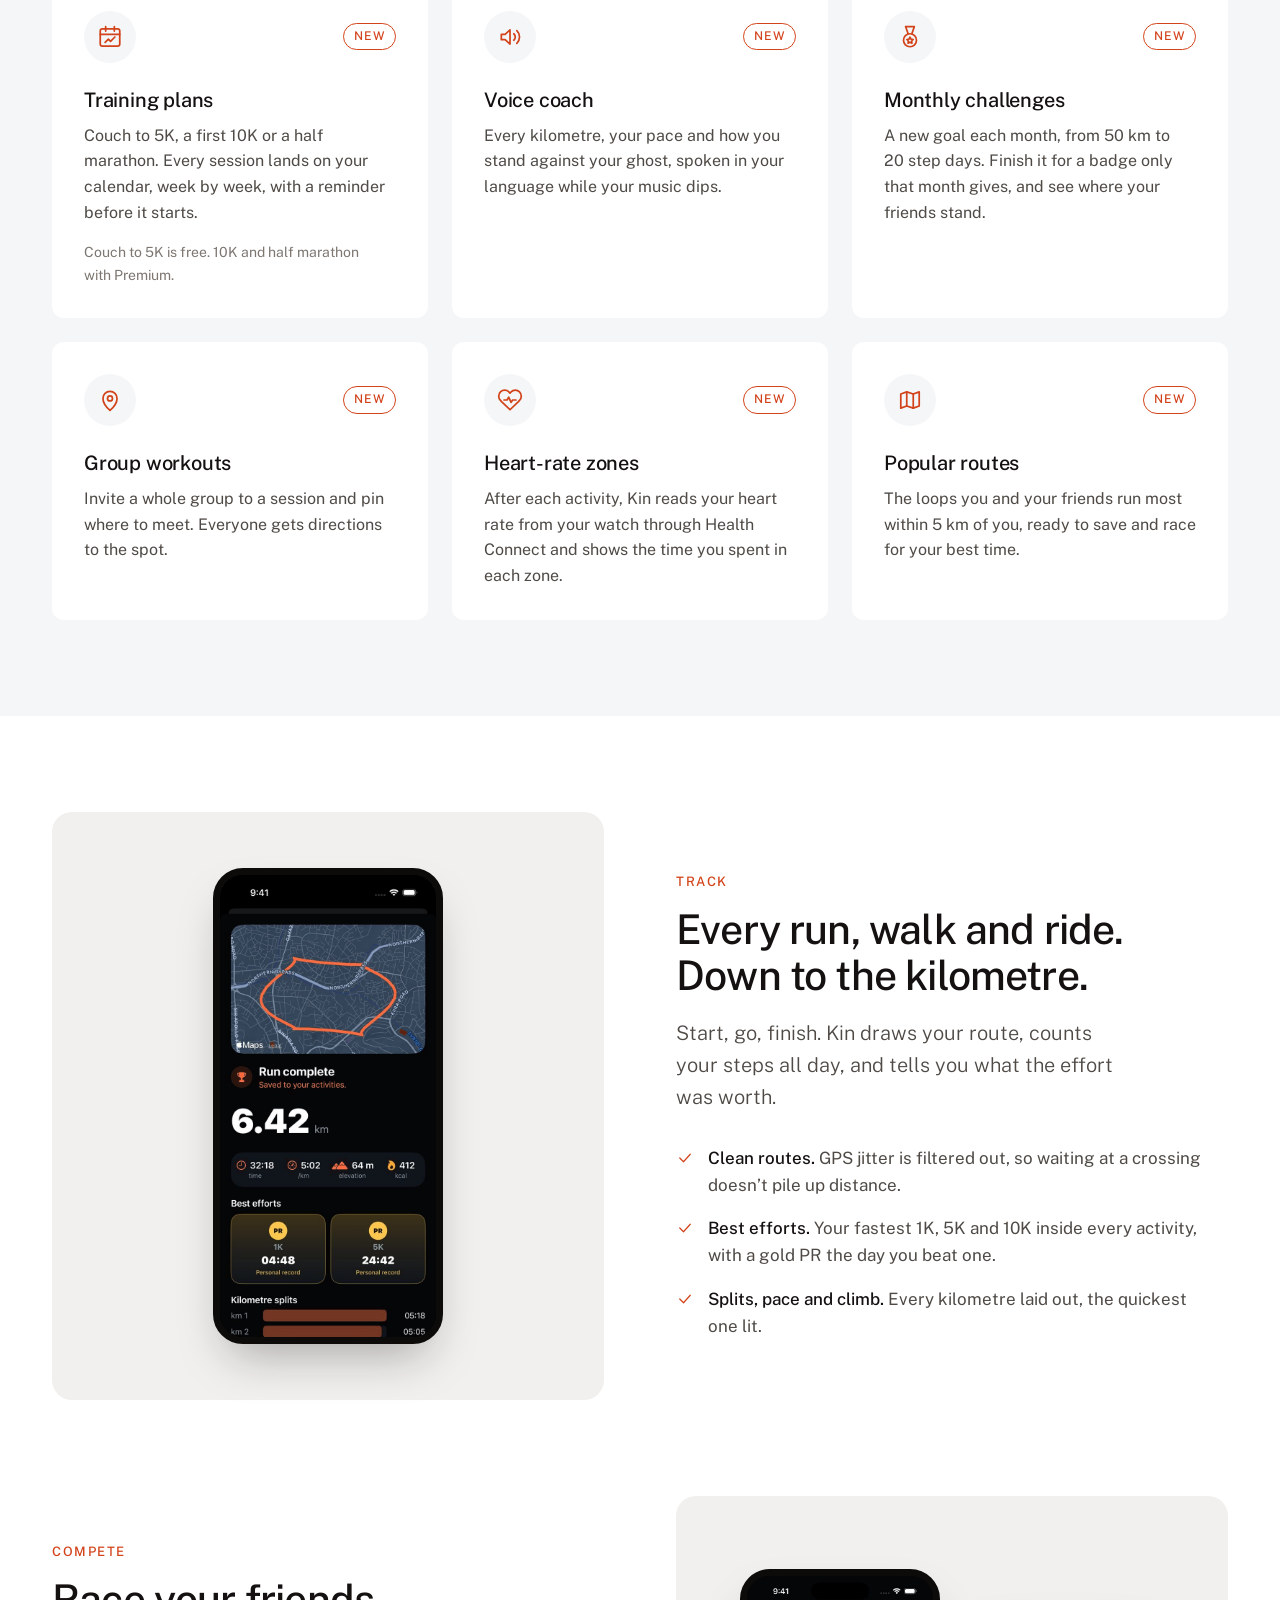
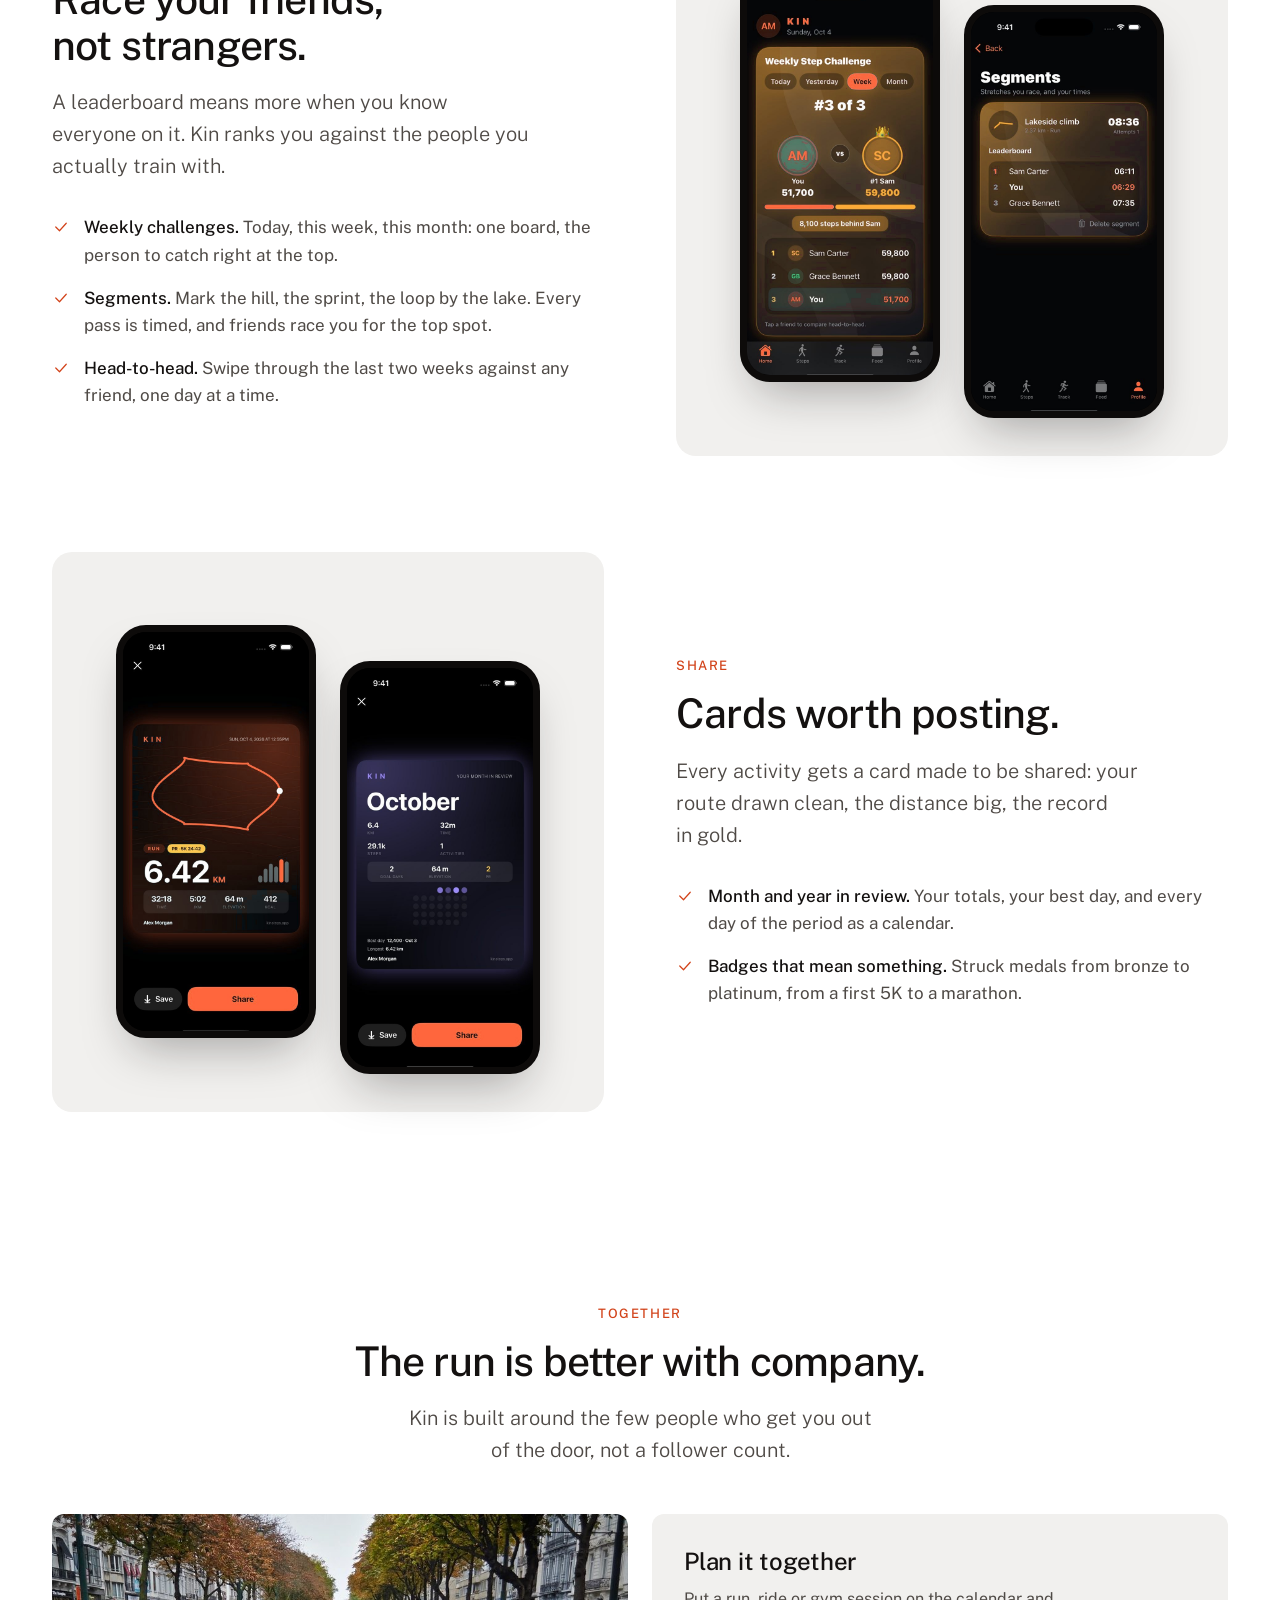
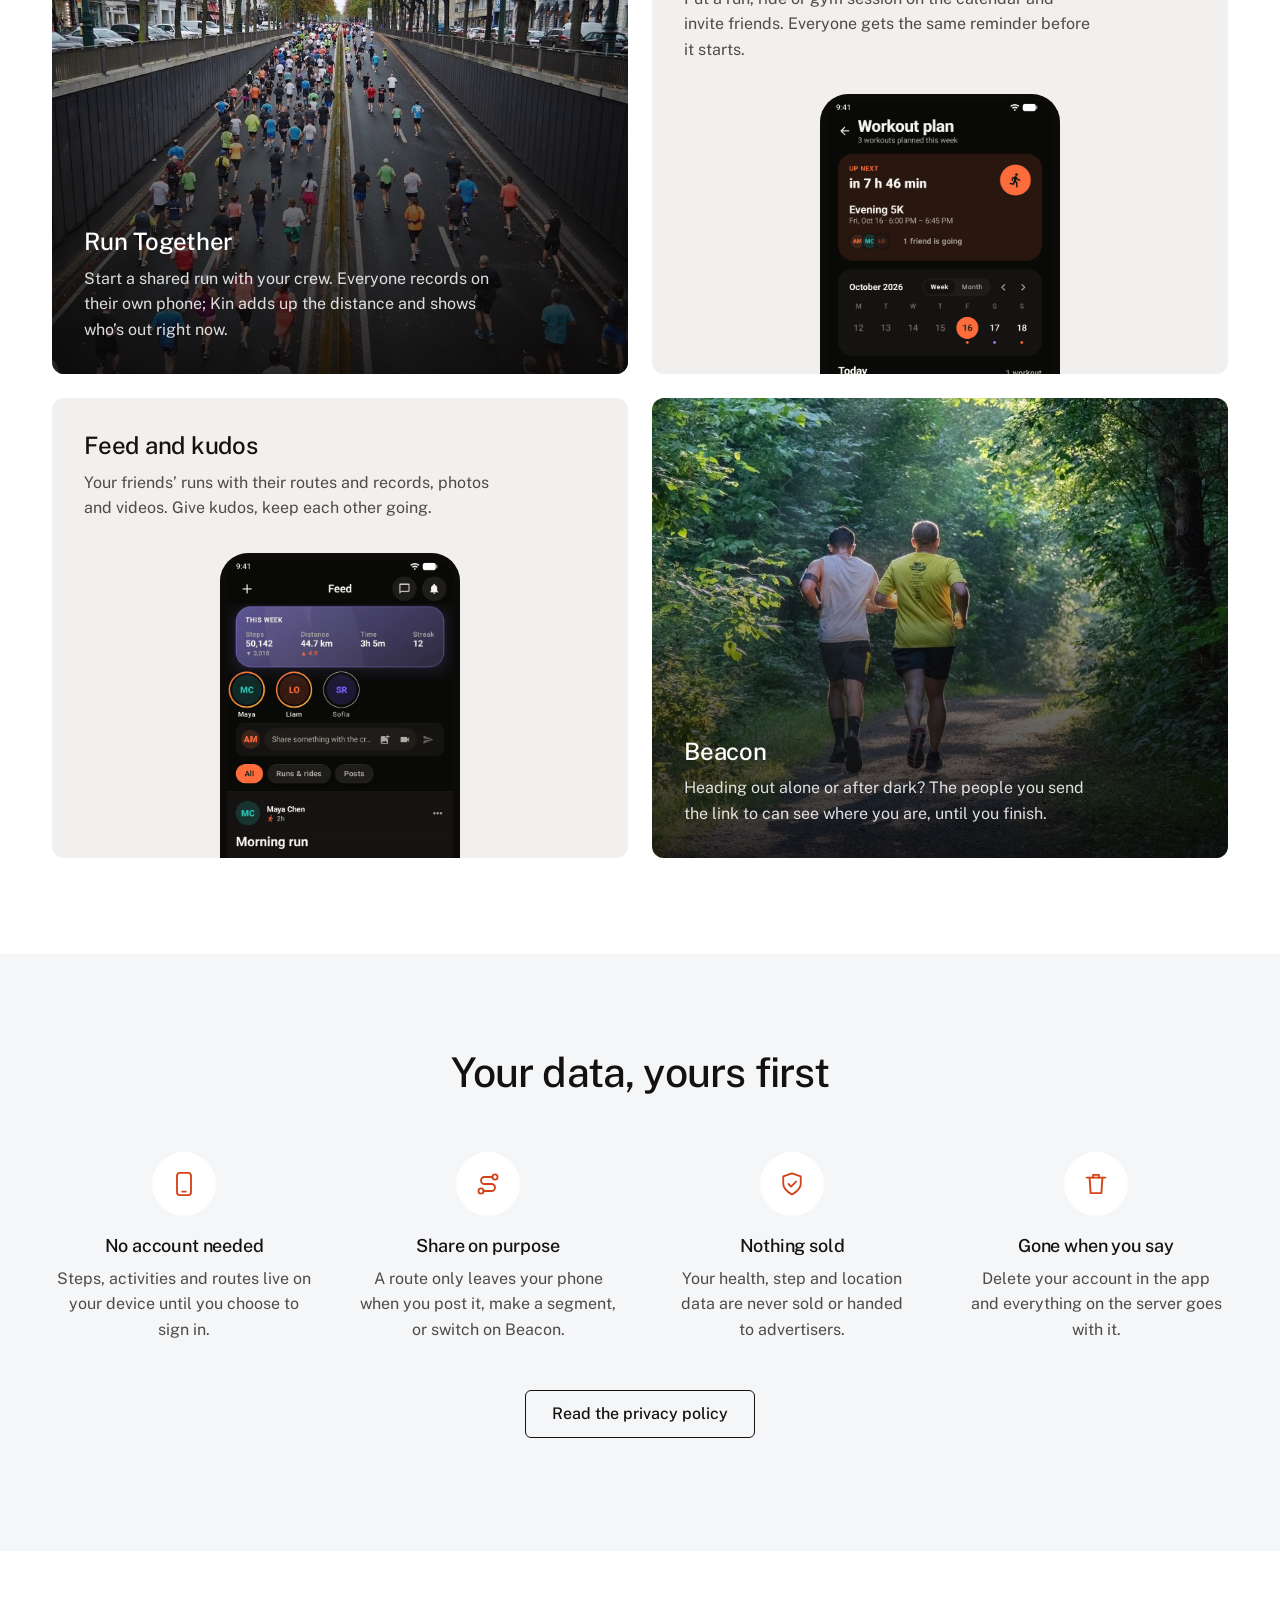
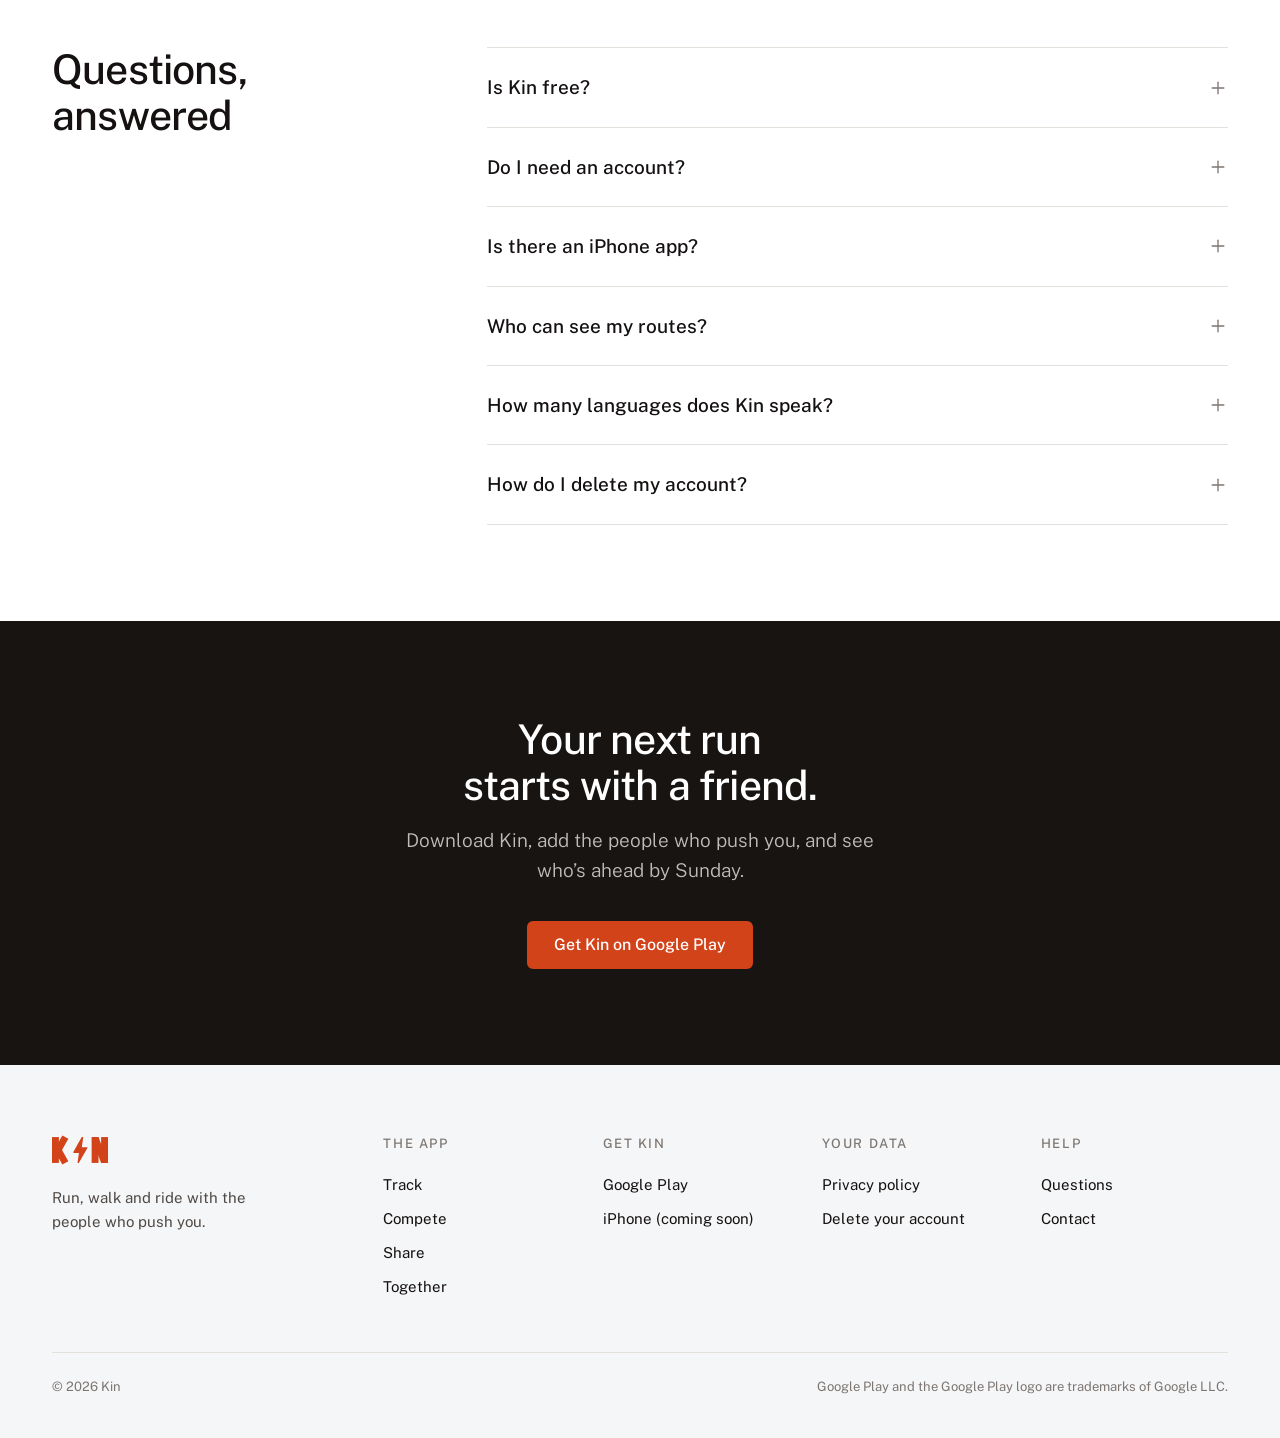
==== commit ef69b21d: "Add the six new features" ====
--- a/index.html
+++ b/index.html
@@ -7,6 +7,7 @@
 <meta name="description" content="Kin tracks every run, walk and ride, then puts your friends right alongside you: weekly challenges, segments, head-to-heads, shared runs and planned workouts. Free on Android.">
 <meta name="theme-color" content="#ffffff">
 <link rel="icon" href="/favicon.svg" type="image/svg+xml">
+<link rel="apple-touch-icon" href="/apple-touch-icon.png">
 <link rel="canonical" href="https://kinsteps.app/">
 <link rel="preload" href="/fonts/public-sans-latin.woff2" as="font" type="font/woff2" crossorigin>
 <link rel="stylesheet" href="/assets/kin.css">
@@ -35,7 +36,7 @@
 </svg>
 </a>
     <nav class="nav" id="nav" aria-label="Main">
-      <a href="/#track">Track</a><a href="/#compete">Compete</a><a href="/#together">Together</a><a href="/#privacy">Privacy</a><a href="/#faq">FAQ</a>
+      <a href="/#new">New</a><a href="/#track">Track</a><a href="/#compete">Compete</a><a href="/#together">Together</a><a href="/#privacy">Privacy</a><a href="/#faq">FAQ</a>
     </nav>
     <div class="header-end">
       <a class="btn btn-primary btn-small" href="https://play.google.com/store/apps/details?id=io.github.reaemanz.kin">Get the app</a>
@@ -154,6 +155,98 @@
 
 
 
+<section class="section band features" id="new">
+  <div class="container">
+    <div class="features-head">
+      <p class="eyebrow">New in Kin</p>
+      <h2>More reasons to get out the door.</h2>
+    </div>
+    <ul class="features-grid">
+      
+      <li class="feature-card">
+        <div class="feature-top">
+          <span class="feature-icon">
+<svg width="26" height="26" viewBox="0 0 24 24" fill="none" stroke="currentColor" stroke-width="1.6" stroke-linecap="round" stroke-linejoin="round" aria-hidden="true"><rect x="3" y="4.5" width="18" height="16" rx="2"/><path d="M3 9.5h18"/><path d="M8 2.5v4"/><path d="M16 2.5v4"/><path d="M7.5 17l3-3 2 2 4-4"/>
+</svg>
+</span>
+          <span class="chip">New</span>
+        </div>
+        <h3>Training plans</h3>
+        <p>Couch to 5K, a first 10K or a half marathon. Every session lands on your calendar, week by week, with a reminder before it starts.</p>
+        <p class="feature-note">Couch to 5K is free. 10K and half marathon with Premium.</p>
+      </li>
+      
+      <li class="feature-card">
+        <div class="feature-top">
+          <span class="feature-icon">
+<svg width="26" height="26" viewBox="0 0 24 24" fill="none" stroke="currentColor" stroke-width="1.6" stroke-linecap="round" stroke-linejoin="round" aria-hidden="true"><path d="M4 9.5v5h3.5L12 18.5v-13L7.5 9.5H4Z"/><path d="M15.5 9a4 4 0 0 1 0 6"/><path d="M18.3 6.2a8 8 0 0 1 0 11.6"/>
+</svg>
+</span>
+          <span class="chip">New</span>
+        </div>
+        <h3>Voice coach</h3>
+        <p>Every kilometre, your pace and how you stand against your ghost, spoken in your language while your music dips.</p>
+        
+      </li>
+      
+      <li class="feature-card">
+        <div class="feature-top">
+          <span class="feature-icon">
+<svg width="26" height="26" viewBox="0 0 24 24" fill="none" stroke="currentColor" stroke-width="1.6" stroke-linecap="round" stroke-linejoin="round" aria-hidden="true"><path d="M8 2.5h8l-2.2 6.2"/><path d="M10.2 8.7 8 2.5"/><circle cx="12" cy="15" r="6"/><path d="M12 12.2l.9 1.8 2 .3-1.45 1.4.35 2-1.8-.95-1.8.95.35-2-1.45-1.4 2-.3Z"/>
+</svg>
+</span>
+          <span class="chip">New</span>
+        </div>
+        <h3>Monthly challenges</h3>
+        <p>A new goal each month, from 50 km to 20 step days. Finish it for a badge only that month gives, and see where your friends stand.</p>
+        
+      </li>
+      
+      <li class="feature-card">
+        <div class="feature-top">
+          <span class="feature-icon">
+<svg width="26" height="26" viewBox="0 0 24 24" fill="none" stroke="currentColor" stroke-width="1.6" stroke-linecap="round" stroke-linejoin="round" aria-hidden="true"><path d="M12 21.5s-6.5-5.6-6.5-11a6.5 6.5 0 0 1 13 0c0 5.4-6.5 11-6.5 11Z"/><circle cx="12" cy="10.5" r="2.3"/>
+</svg>
+</span>
+          <span class="chip">New</span>
+        </div>
+        <h3>Group workouts</h3>
+        <p>Invite a whole group to a session and pin where to meet. Everyone gets directions to the spot.</p>
+        
+      </li>
+      
+      <li class="feature-card">
+        <div class="feature-top">
+          <span class="feature-icon">
+<svg width="26" height="26" viewBox="0 0 24 24" fill="none" stroke="currentColor" stroke-width="1.6" stroke-linecap="round" stroke-linejoin="round" aria-hidden="true"><path d="M20.8 4.6a5.5 5.5 0 0 0-7.8 0L12 5.7l-1-1.1a5.5 5.5 0 0 0-7.8 7.8l1 1.1L12 21l7.8-7.5 1-1.1a5.5 5.5 0 0 0 0-7.8Z"/><path d="M6.5 12h2.8l1.5-2.6 2.2 4.8 1.5-2.2h3"/>
+</svg>
+</span>
+          <span class="chip">New</span>
+        </div>
+        <h3>Heart-rate zones</h3>
+        <p>After each activity, Kin reads your heart rate from your watch through Health Connect and shows the time you spent in each zone.</p>
+        
+      </li>
+      
+      <li class="feature-card">
+        <div class="feature-top">
+          <span class="feature-icon">
+<svg width="26" height="26" viewBox="0 0 24 24" fill="none" stroke="currentColor" stroke-width="1.6" stroke-linecap="round" stroke-linejoin="round" aria-hidden="true"><path d="M9 4.5 3.5 6.5v13L9 17.5l6 2 5.5-2v-13L15 6.5l-6-2Z"/><path d="M9 4.5v13"/><path d="M15 6.5v13"/>
+</svg>
+</span>
+          <span class="chip">New</span>
+        </div>
+        <h3>Popular routes</h3>
+        <p>The loops you and your friends run most within 5 km of you, ready to save and race for your best time.</p>
+        
+      </li>
+      
+    </ul>
+  </div>
+</section>
+
+
+
 <section class="section spotlight" id="track">
   <div class="container spotlight-row">
     <div class="spotlight-media">
@@ -372,7 +465,7 @@
 <svg width="20" height="20" viewBox="0 0 24 24" fill="none" stroke="currentColor" stroke-width="1.6" stroke-linecap="round" stroke-linejoin="round" aria-hidden="true"><path d="M12 5v14"/><path d="M5 12h14"/>
 </svg>
 </span></summary>
-        <p>Yes. Kin is free to download and every tracking, challenge and social feature is free. An optional Premium removes ads and adds extra share-card themes and CSV and GPX export.</p>
+        <p>Yes. Kin is free to download and every tracking, challenge and social feature is free, along with the Couch to 5K plan. An optional Premium removes ads and adds the 10K and half marathon plans, extra share-card themes, and CSV and GPX export.</p>
       </details>
       
       <details>
--- a/assets/kin.css
+++ b/assets/kin.css
@@ -161,6 +161,16 @@
 .slide a:hover .slide-img img { transform: scale(1.03); }
 .slide p { color: var(--text-2); font-size: 16px; margin: 6px 0 12px; }
 .more { display: inline-flex; align-items: center; gap: 6px; font-weight: 500; font-size: 15px; color: var(--accent); }
+
+/* Features: what's new, as a grid of white cards on the grey band. */
+.features-head { margin-bottom: 40px; }
+.features-grid { list-style: none; padding: 0; margin: 0; display: grid; grid-template-columns: repeat(3, 1fr); gap: 24px; }
+.feature-card { background: var(--bg); border-radius: var(--radius); padding: 32px; display: flex; flex-direction: column; }
+.feature-top { display: flex; align-items: center; justify-content: space-between; margin-bottom: 24px; }
+.feature-icon { width: 52px; height: 52px; border-radius: 50%; background: var(--band); color: var(--accent); display: grid; place-items: center; }
+.chip { font-size: 12px; font-weight: 500; letter-spacing: .08em; text-transform: uppercase; color: var(--accent); border: 1px solid currentColor; border-radius: 999px; padding: 3px 10px; }
+.feature-card p { margin: 10px 0 0; color: var(--text-2); font-size: 16px; }
+.feature-card .feature-note { margin-top: auto; padding-top: 16px; font-size: 14px; color: var(--text-3); }
 
 /* Spotlight: a feature with its screens. */
 .spotlight + .spotlight { padding-top: 0; }
@@ -265,6 +275,7 @@
 @media (max-width: 1080px) {
   .slider-track { grid-auto-columns: calc((100% - 48px) / 3); }
   .strip-grid { grid-template-columns: repeat(2, 1fr); }
+  .features-grid { grid-template-columns: repeat(2, 1fr); }
   .footer-top { grid-template-columns: repeat(4, 1fr); }
   .footer-brand { grid-column: 1 / -1; }
 }
@@ -310,6 +321,8 @@
   .tile-photo .tile-copy, .tile-screen .tile-copy { padding: 24px; }
   .tile-phone { width: 210px; }
   .strip-grid { grid-template-columns: 1fr; gap: 32px; }
+  .features-grid { grid-template-columns: 1fr; gap: 16px; }
+  .feature-card { padding: 24px; }
   .collection { padding-bottom: 56px; }
   .cta { padding: 72px 0; }
   .footer-top { grid-template-columns: 1fr 1fr; }
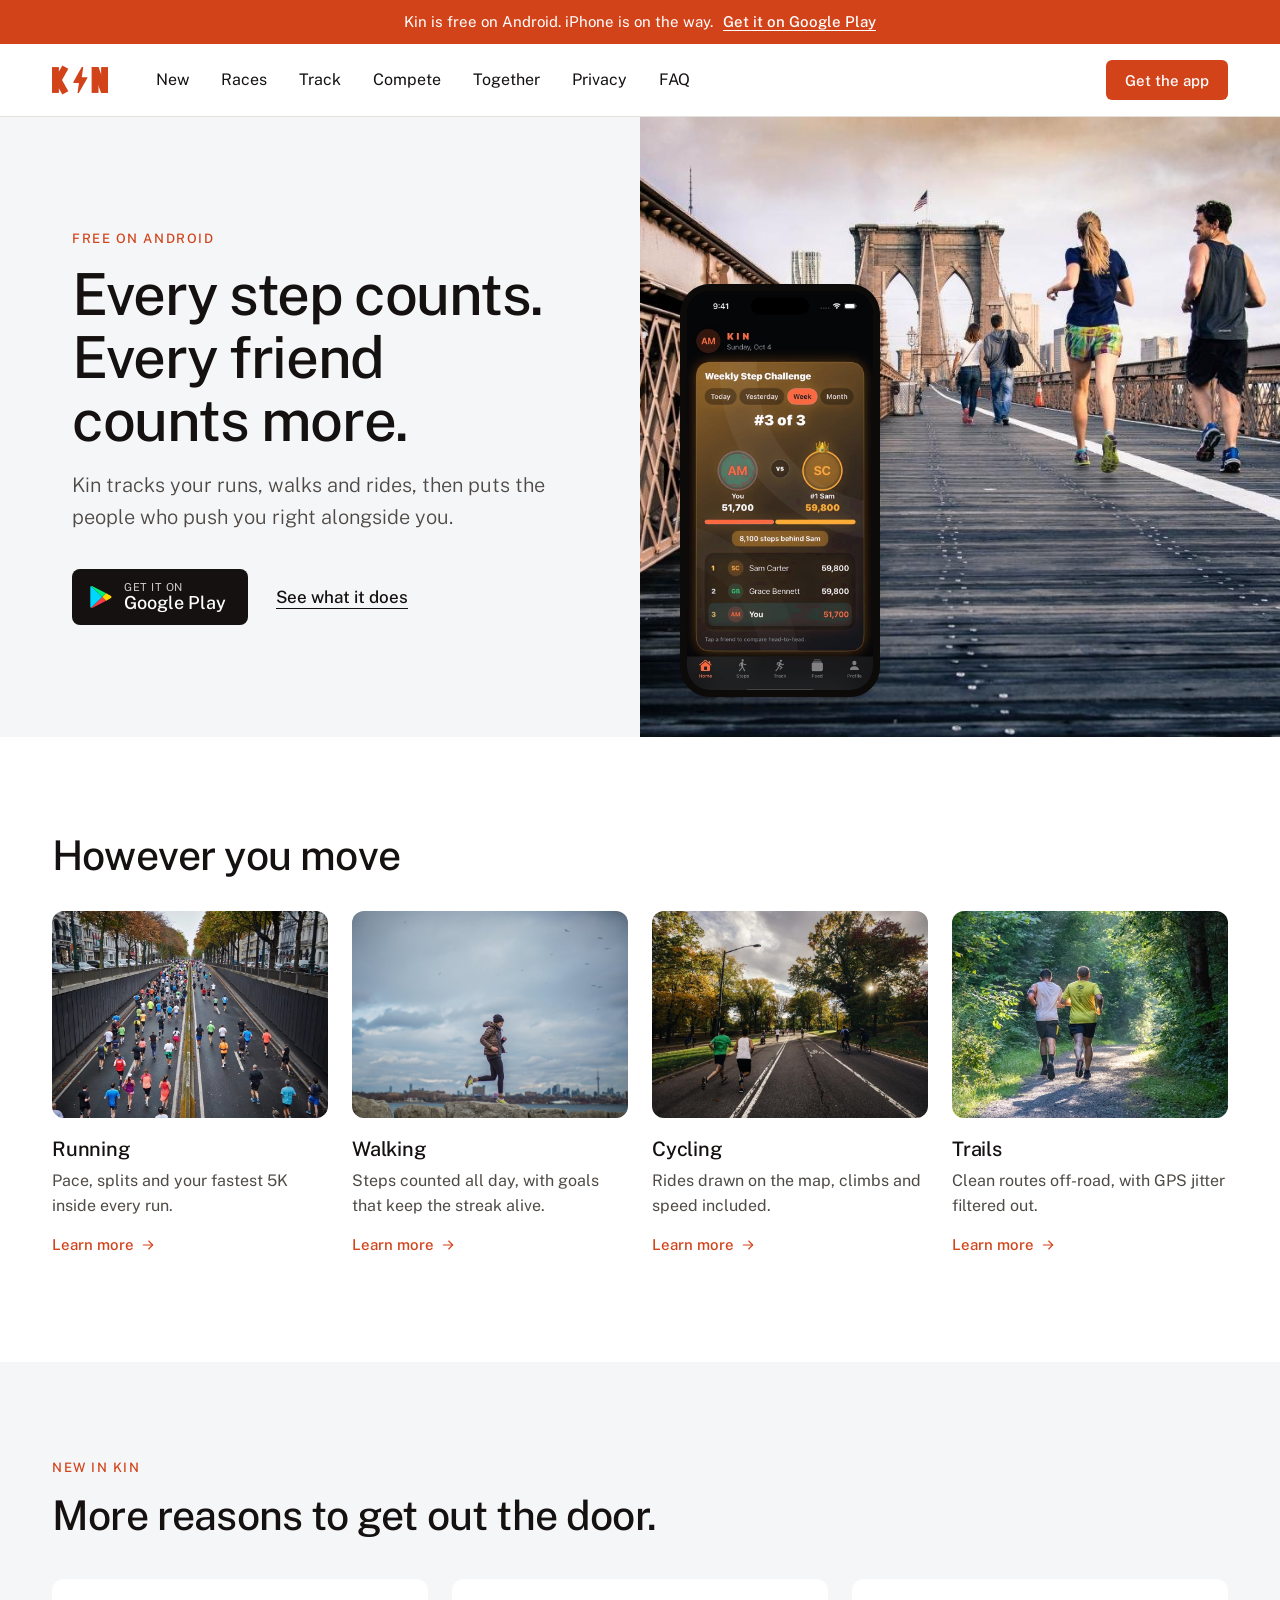
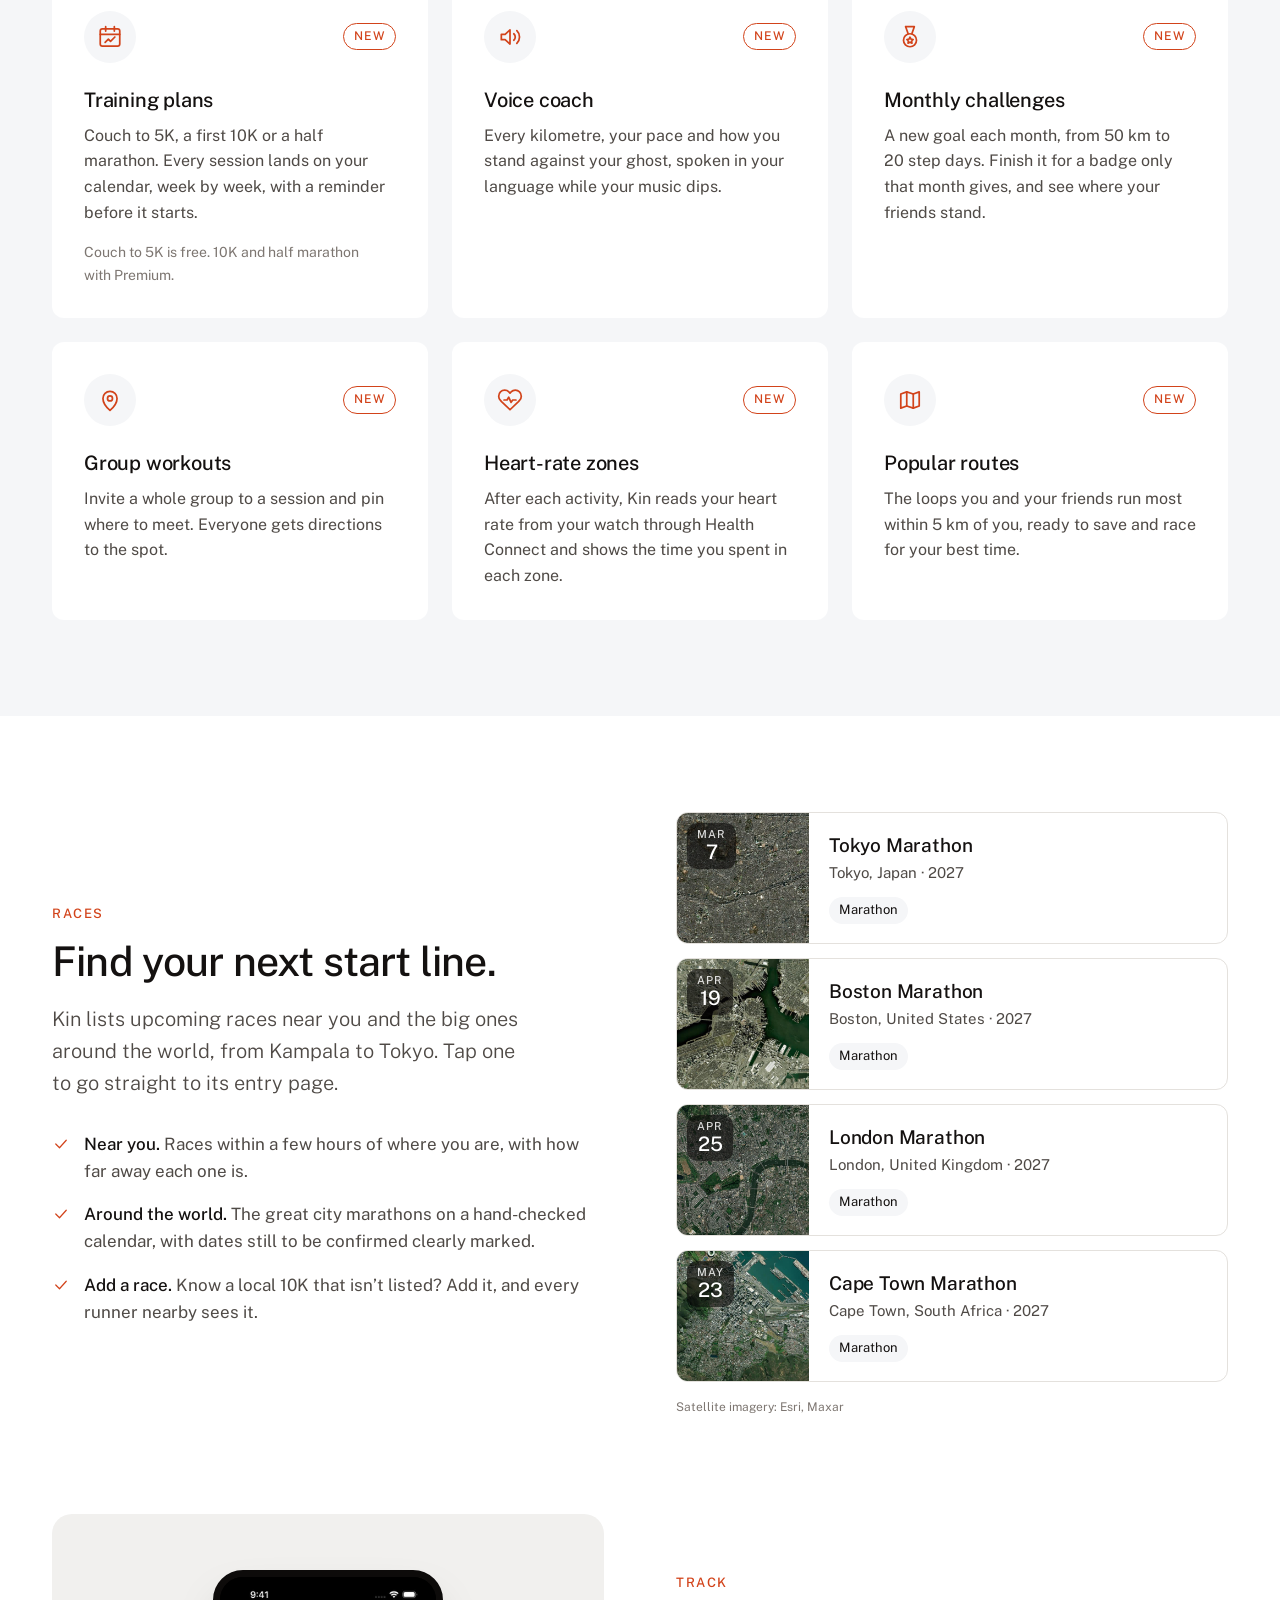
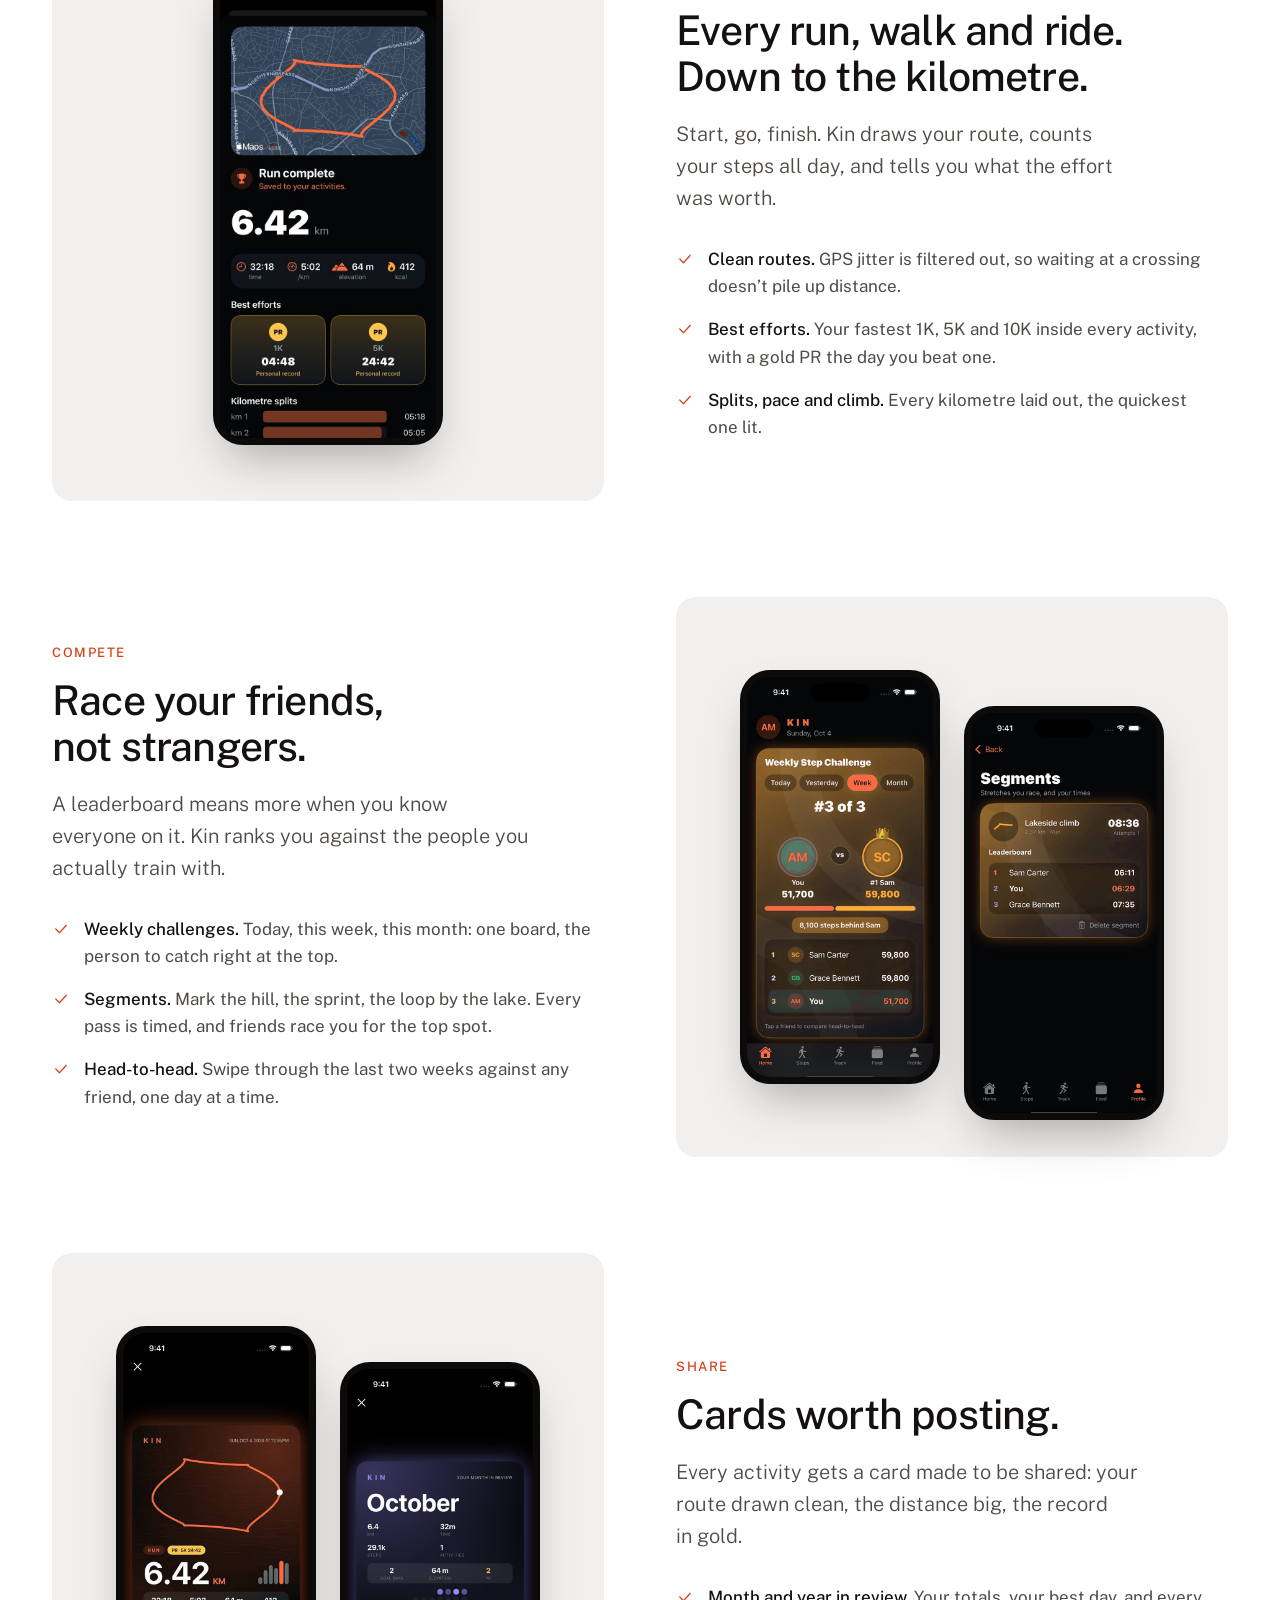
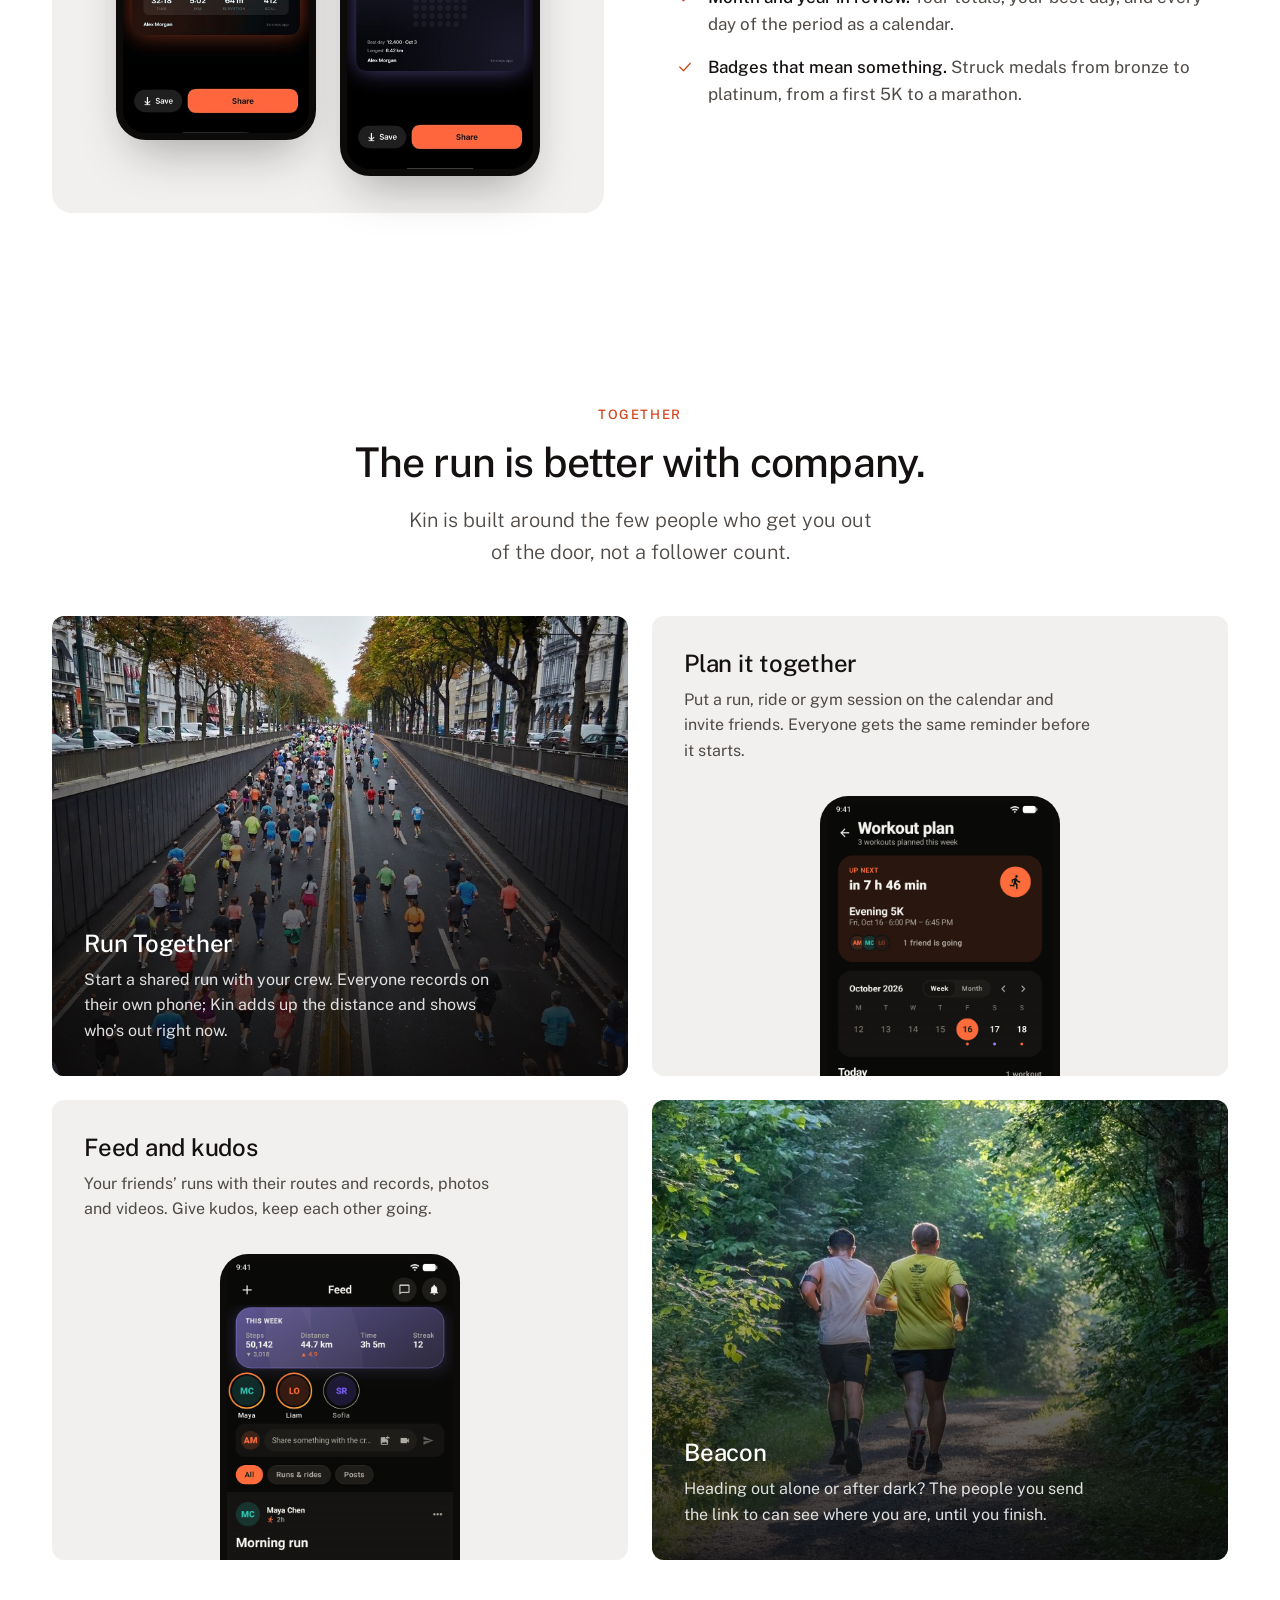
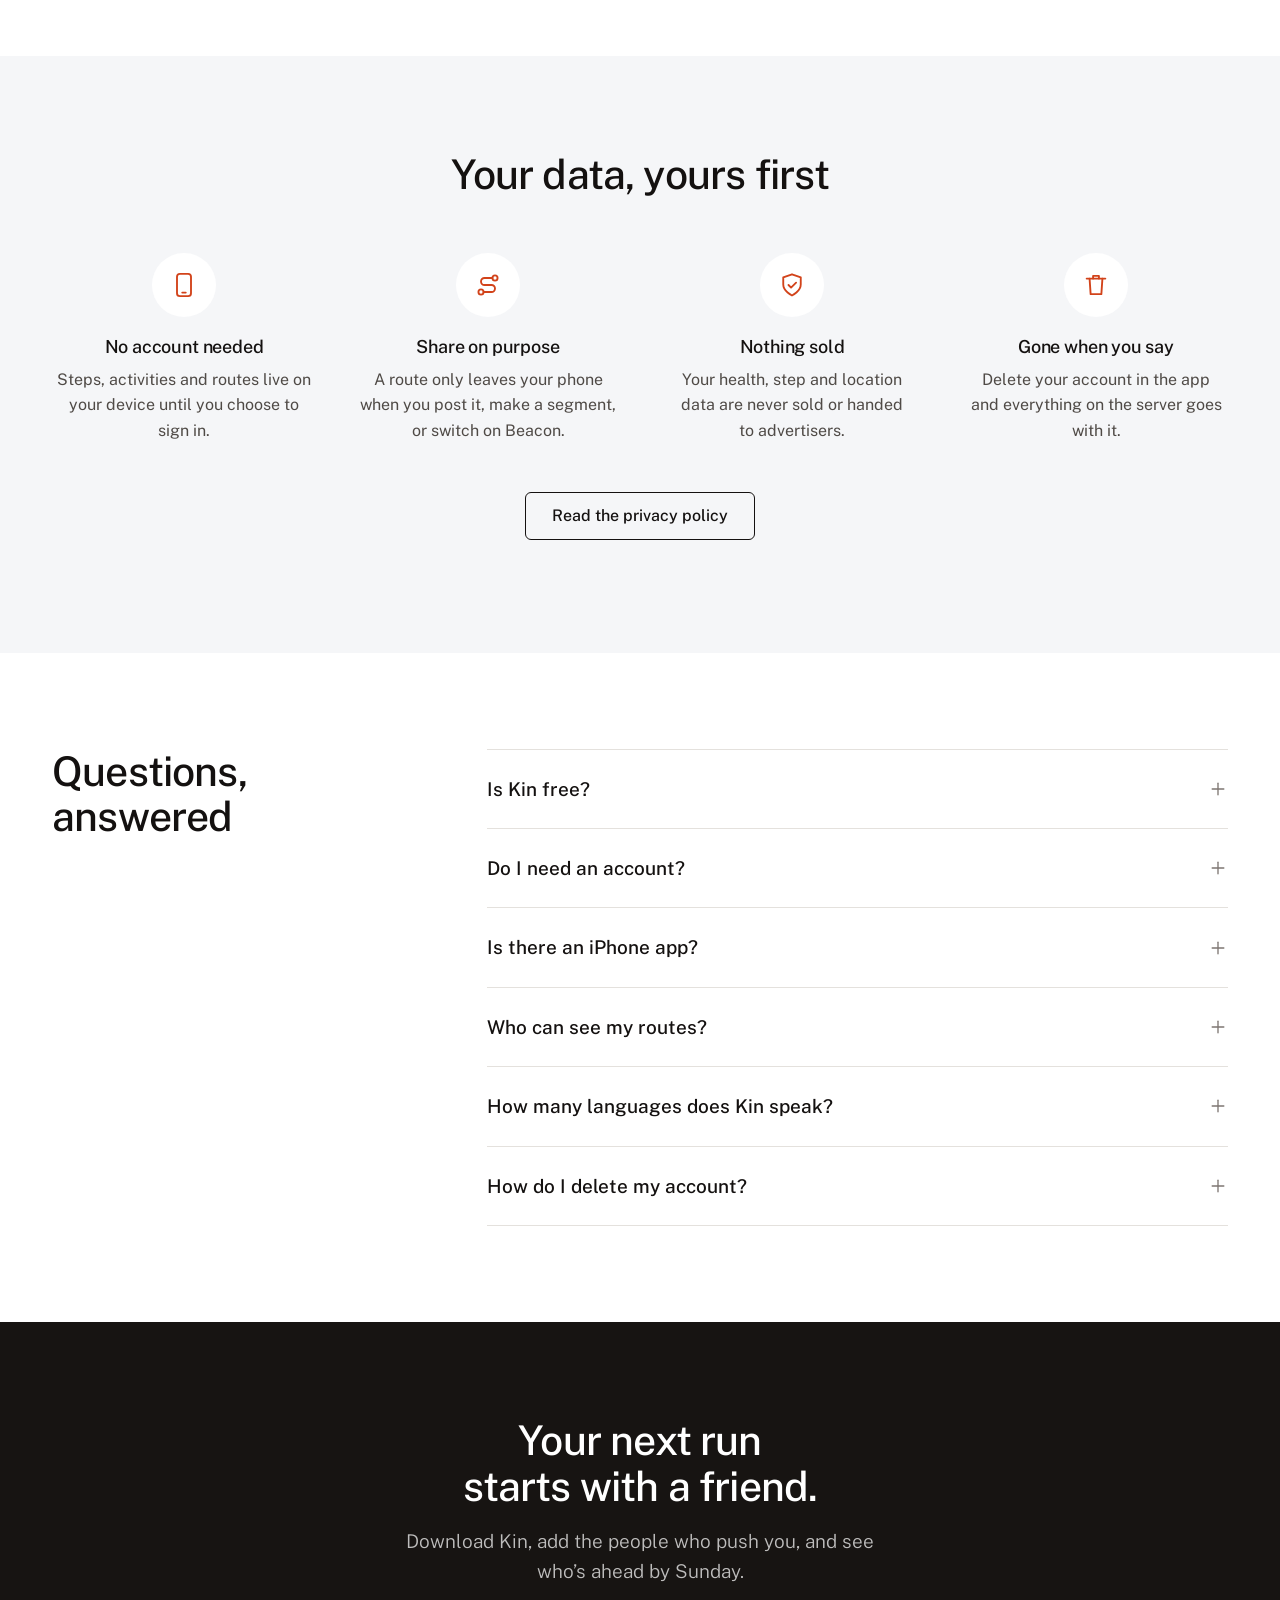
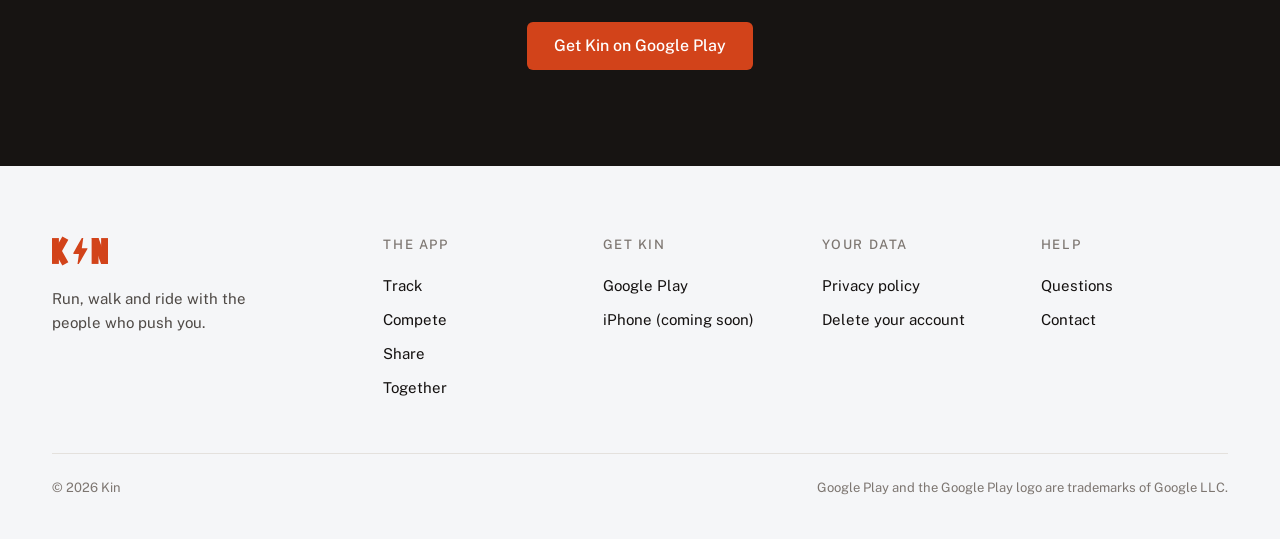
==== commit 6a262773: "Add Races to the website" ====
--- a/index.html
+++ b/index.html
@@ -36,7 +36,7 @@
 </svg>
 </a>
     <nav class="nav" id="nav" aria-label="Main">
-      <a href="/#new">New</a><a href="/#track">Track</a><a href="/#compete">Compete</a><a href="/#together">Together</a><a href="/#privacy">Privacy</a><a href="/#faq">FAQ</a>
+      <a href="/#new">New</a><a href="/#races">Races</a><a href="/#track">Track</a><a href="/#compete">Compete</a><a href="/#together">Together</a><a href="/#privacy">Privacy</a><a href="/#faq">FAQ</a>
     </nav>
     <div class="header-end">
       <a class="btn btn-primary btn-small" href="https://play.google.com/store/apps/details?id=io.github.reaemanz.kin">Get the app</a>
@@ -242,6 +242,88 @@
       </li>
       
     </ul>
+  </div>
+</section>
+
+
+
+<section class="section races" id="races">
+  <div class="container races-row">
+    <div class="races-copy">
+      <p class="eyebrow">Races</p>
+      <h2>Find your next start line.</h2>
+      <p class="lede">Kin lists upcoming races near you and the big ones around the world, from Kampala to Tokyo. Tap one to go straight to its entry page.</p>
+      <ul class="ticks">
+        
+        <li>
+<svg width="18" height="18" viewBox="0 0 24 24" fill="none" stroke="currentColor" stroke-width="1.6" stroke-linecap="round" stroke-linejoin="round" aria-hidden="true"><path d="M5 12l5 5 9-10"/>
+</svg>
+<span><b>Near you.</b> Races within a few hours of where you are, with how far away each one is.</span></li>
+        
+        <li>
+<svg width="18" height="18" viewBox="0 0 24 24" fill="none" stroke="currentColor" stroke-width="1.6" stroke-linecap="round" stroke-linejoin="round" aria-hidden="true"><path d="M5 12l5 5 9-10"/>
+</svg>
+<span><b>Around the world.</b> The great city marathons on a hand-checked calendar, with dates still to be confirmed clearly marked.</span></li>
+        
+        <li>
+<svg width="18" height="18" viewBox="0 0 24 24" fill="none" stroke="currentColor" stroke-width="1.6" stroke-linecap="round" stroke-linejoin="round" aria-hidden="true"><path d="M5 12l5 5 9-10"/>
+</svg>
+<span><b>Add a race.</b> Know a local 10K that isn&rsquo;t listed? Add it, and every runner nearby sees it.</span></li>
+        
+      </ul>
+    </div>
+    <div class="races-list">
+      
+      <article class="race-card">
+        <div class="race-img">
+          <img src="/img/races/tokyo.jpg" alt="Satellite view of Tokyo, Japan" width="480" height="480" loading="lazy">
+          <time class="race-date" datetime="2027"><span>Mar</span>7</time>
+        </div>
+        <div class="race-body">
+          <h3>Tokyo Marathon</h3>
+          <p>Tokyo, Japan &middot; 2027</p>
+          <div class="race-pills"><span>Marathon</span></div>
+        </div>
+      </article>
+      
+      <article class="race-card">
+        <div class="race-img">
+          <img src="/img/races/boston.jpg" alt="Satellite view of Boston, United States" width="480" height="480" loading="lazy">
+          <time class="race-date" datetime="2027"><span>Apr</span>19</time>
+        </div>
+        <div class="race-body">
+          <h3>Boston Marathon</h3>
+          <p>Boston, United States &middot; 2027</p>
+          <div class="race-pills"><span>Marathon</span></div>
+        </div>
+      </article>
+      
+      <article class="race-card">
+        <div class="race-img">
+          <img src="/img/races/london.jpg" alt="Satellite view of London, United Kingdom" width="480" height="480" loading="lazy">
+          <time class="race-date" datetime="2027"><span>Apr</span>25</time>
+        </div>
+        <div class="race-body">
+          <h3>London Marathon</h3>
+          <p>London, United Kingdom &middot; 2027</p>
+          <div class="race-pills"><span>Marathon</span></div>
+        </div>
+      </article>
+      
+      <article class="race-card">
+        <div class="race-img">
+          <img src="/img/races/capetown.jpg" alt="Satellite view of Cape Town, South Africa" width="480" height="480" loading="lazy">
+          <time class="race-date" datetime="2027"><span>May</span>23</time>
+        </div>
+        <div class="race-body">
+          <h3>Cape Town Marathon</h3>
+          <p>Cape Town, South Africa &middot; 2027</p>
+          <div class="race-pills"><span>Marathon</span></div>
+        </div>
+      </article>
+      
+      <p class="race-credit">Satellite imagery: Esri, Maxar</p>
+    </div>
   </div>
 </section>
 
--- a/assets/kin.css
+++ b/assets/kin.css
@@ -172,8 +172,30 @@
 .feature-card p { margin: 10px 0 0; color: var(--text-2); font-size: 16px; }
 .feature-card .feature-note { margin-top: auto; padding-top: 16px; font-size: 14px; color: var(--text-3); }
 
+/* Races: copy beside a stack of horizontal race cards, each led by a satellite picture. */
+.races-row { display: grid; grid-template-columns: 1fr 1fr; gap: 72px; align-items: center; }
+.races-list { display: grid; gap: 14px; }
+.race-card {
+  display: grid; grid-template-columns: 132px 1fr; min-height: 132px;
+  border: 1px solid var(--line); border-radius: var(--radius); overflow: hidden; background: var(--bg);
+}
+.race-img { position: relative; background: var(--tile); }
+.race-img img { position: absolute; inset: 0; width: 100%; height: 100%; object-fit: cover; }
+.race-date {
+  position: absolute; top: 10px; left: 10px; display: grid; justify-items: center;
+  padding: 5px 10px; border-radius: 10px; background: rgba(10, 8, 7, .58); color: #fff;
+  font-size: 20px; font-weight: 500; line-height: 1.15;
+}
+.race-date span { font-size: 11px; letter-spacing: .1em; text-transform: uppercase; opacity: .85; }
+.race-body { padding: 18px 20px; align-self: center; }
+.race-body h3 { font-size: 19px; }
+.race-body p { margin: 4px 0 0; color: var(--text-2); font-size: 15px; }
+.race-pills { display: flex; gap: 6px; margin-top: 12px; }
+.race-pills span { font-size: 13px; padding: 3px 10px; border-radius: 999px; background: var(--band); color: var(--ink); }
+.race-credit { margin: 2px 0 0; font-size: 12px; color: var(--text-3); }
+
 /* Spotlight: a feature with its screens. */
-.spotlight + .spotlight { padding-top: 0; }
+.spotlight + .spotlight, .races + .spotlight { padding-top: 0; }
 .spotlight-row { display: grid; grid-template-columns: 1fr 1fr; gap: 72px; align-items: center; }
 .flip .spotlight-media { order: 2; }
 .spotlight-media {
@@ -295,7 +317,7 @@
   .hero-media { aspect-ratio: 4 / 3; }
   .hero-media .phone { width: 150px; left: auto; right: 24px; bottom: 24px; }
 
-  .spotlight-row { grid-template-columns: 1fr; gap: 40px; }
+  .spotlight-row, .races-row { grid-template-columns: 1fr; gap: 40px; }
   .flip .spotlight-media { order: 0; }
   .spotlight-media { min-height: 0; padding: 40px 0; }
 
@@ -320,6 +342,9 @@
   .tile { min-height: 400px; }
   .tile-photo .tile-copy, .tile-screen .tile-copy { padding: 24px; }
   .tile-phone { width: 210px; }
+  .race-card { grid-template-columns: 108px 1fr; min-height: 116px; }
+  .race-body { padding: 14px 16px; }
+  .race-body h3 { font-size: 17px; }
   .strip-grid { grid-template-columns: 1fr; gap: 32px; }
   .features-grid { grid-template-columns: 1fr; gap: 16px; }
   .feature-card { padding: 24px; }
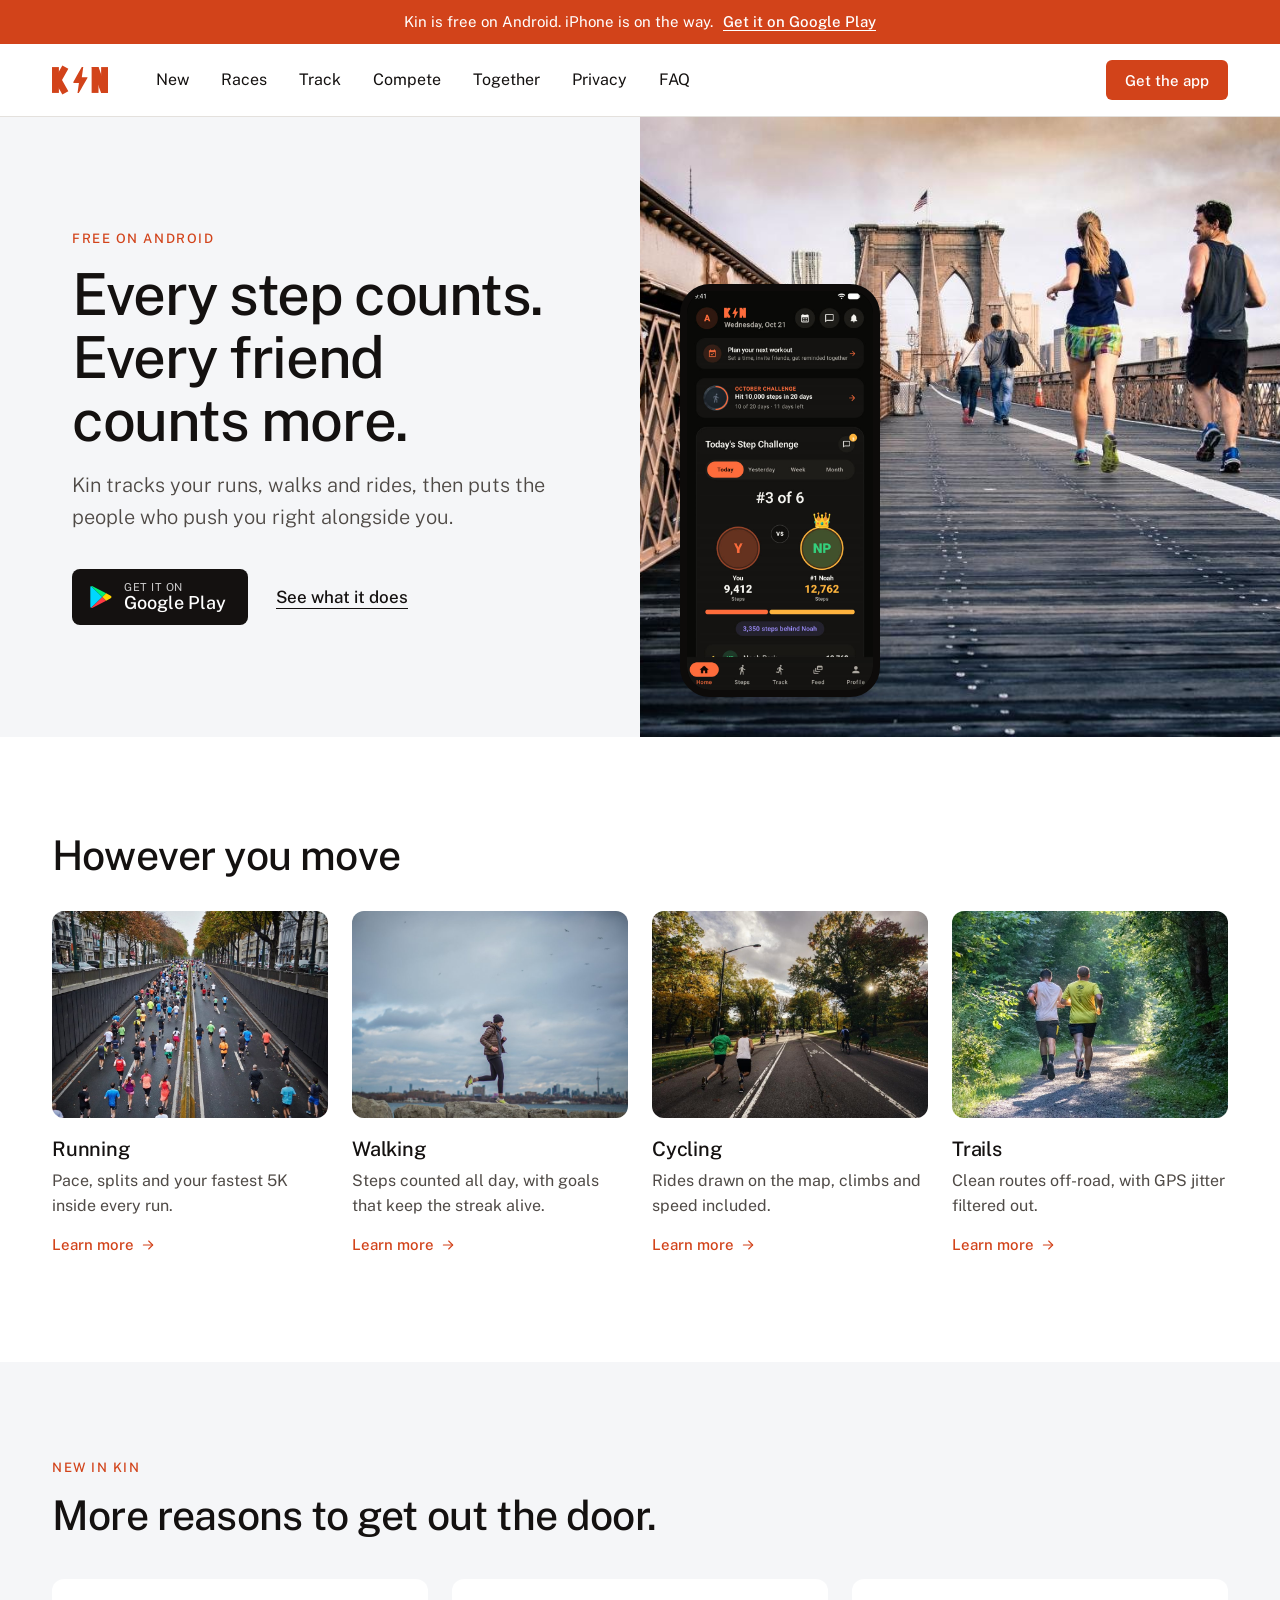
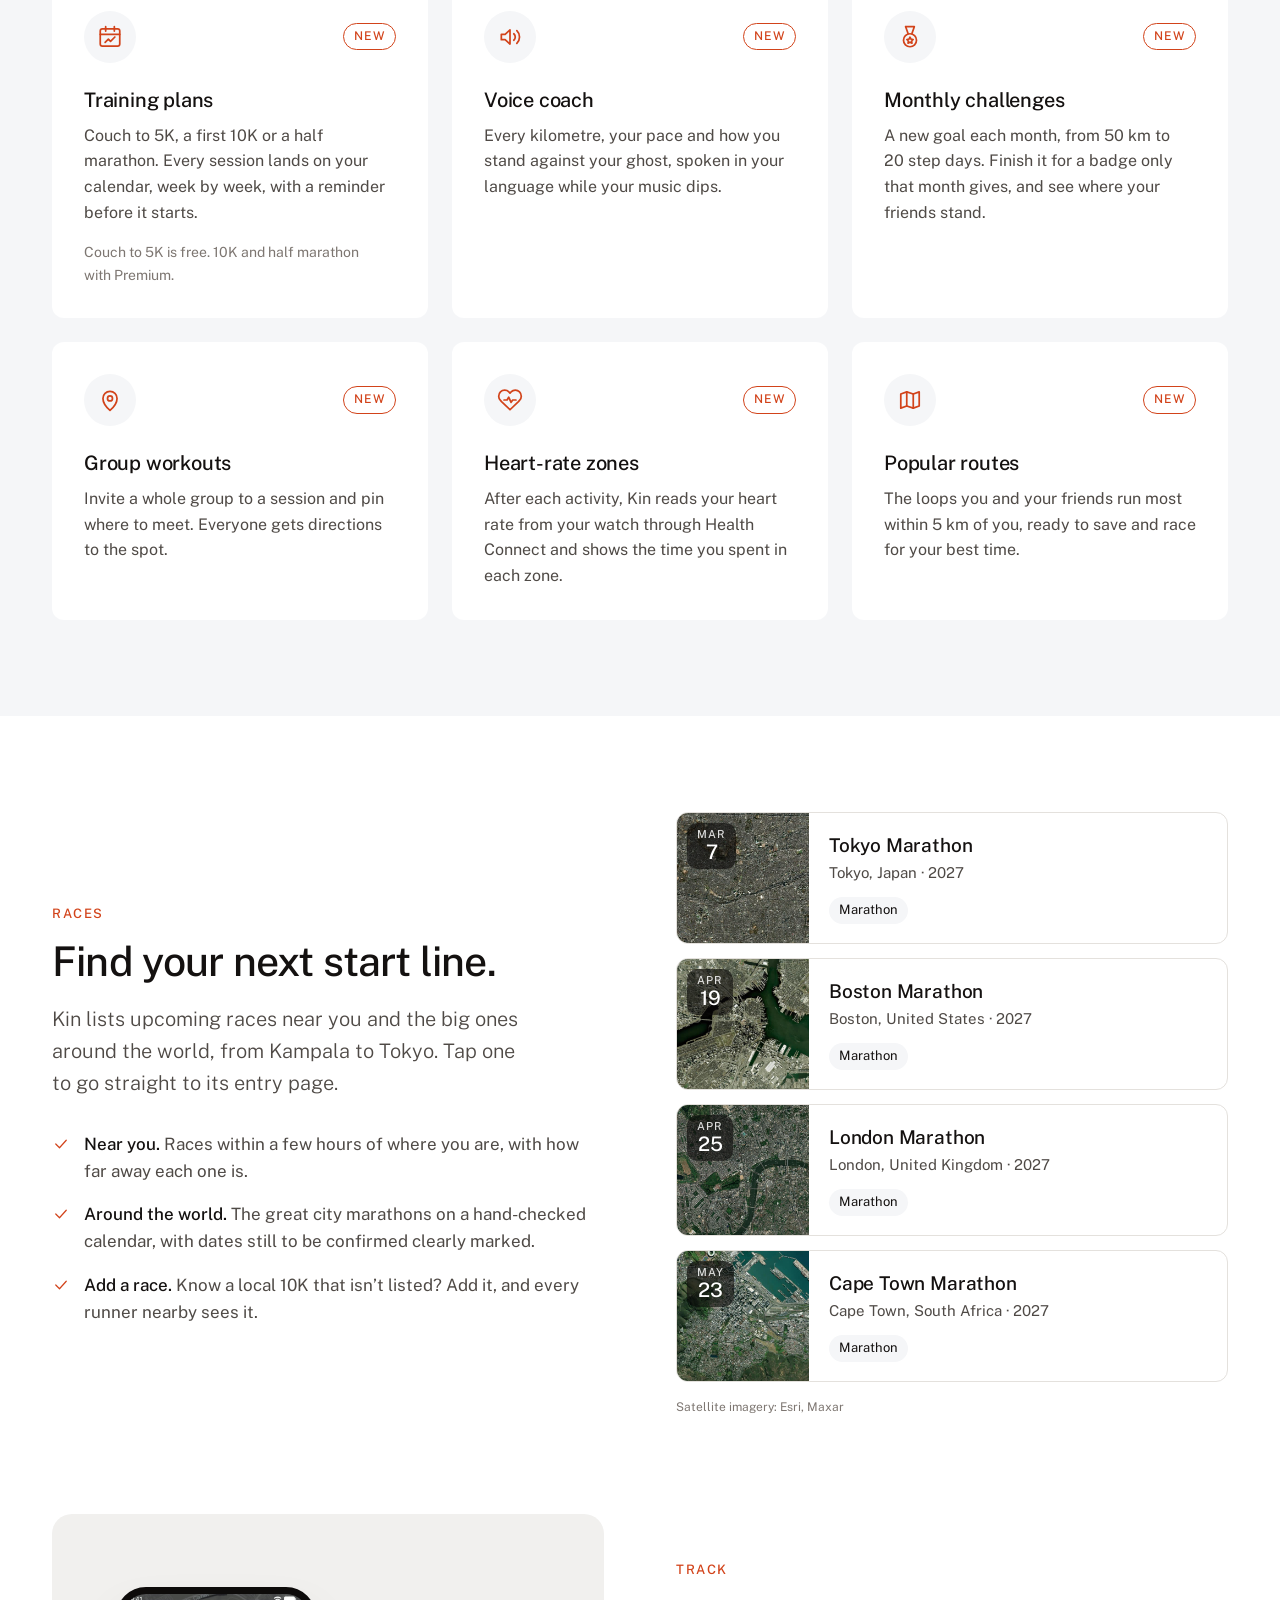
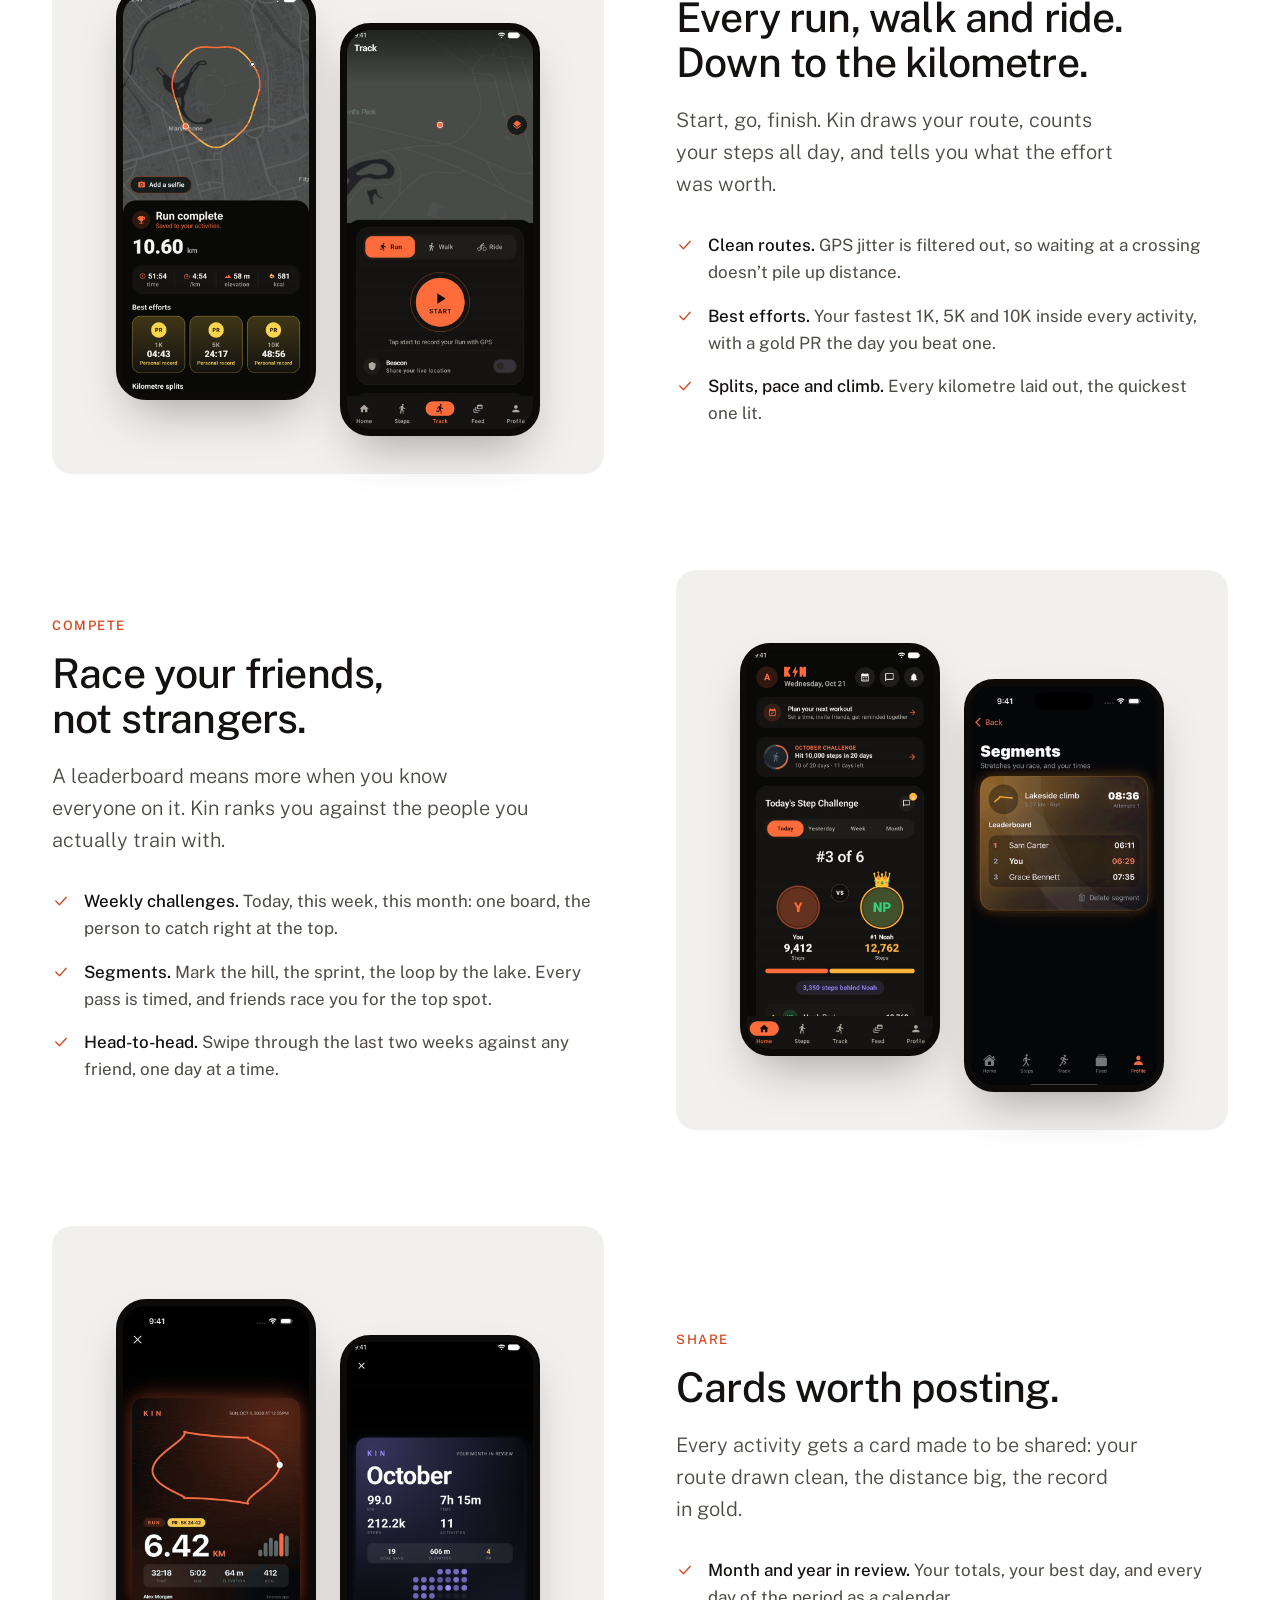
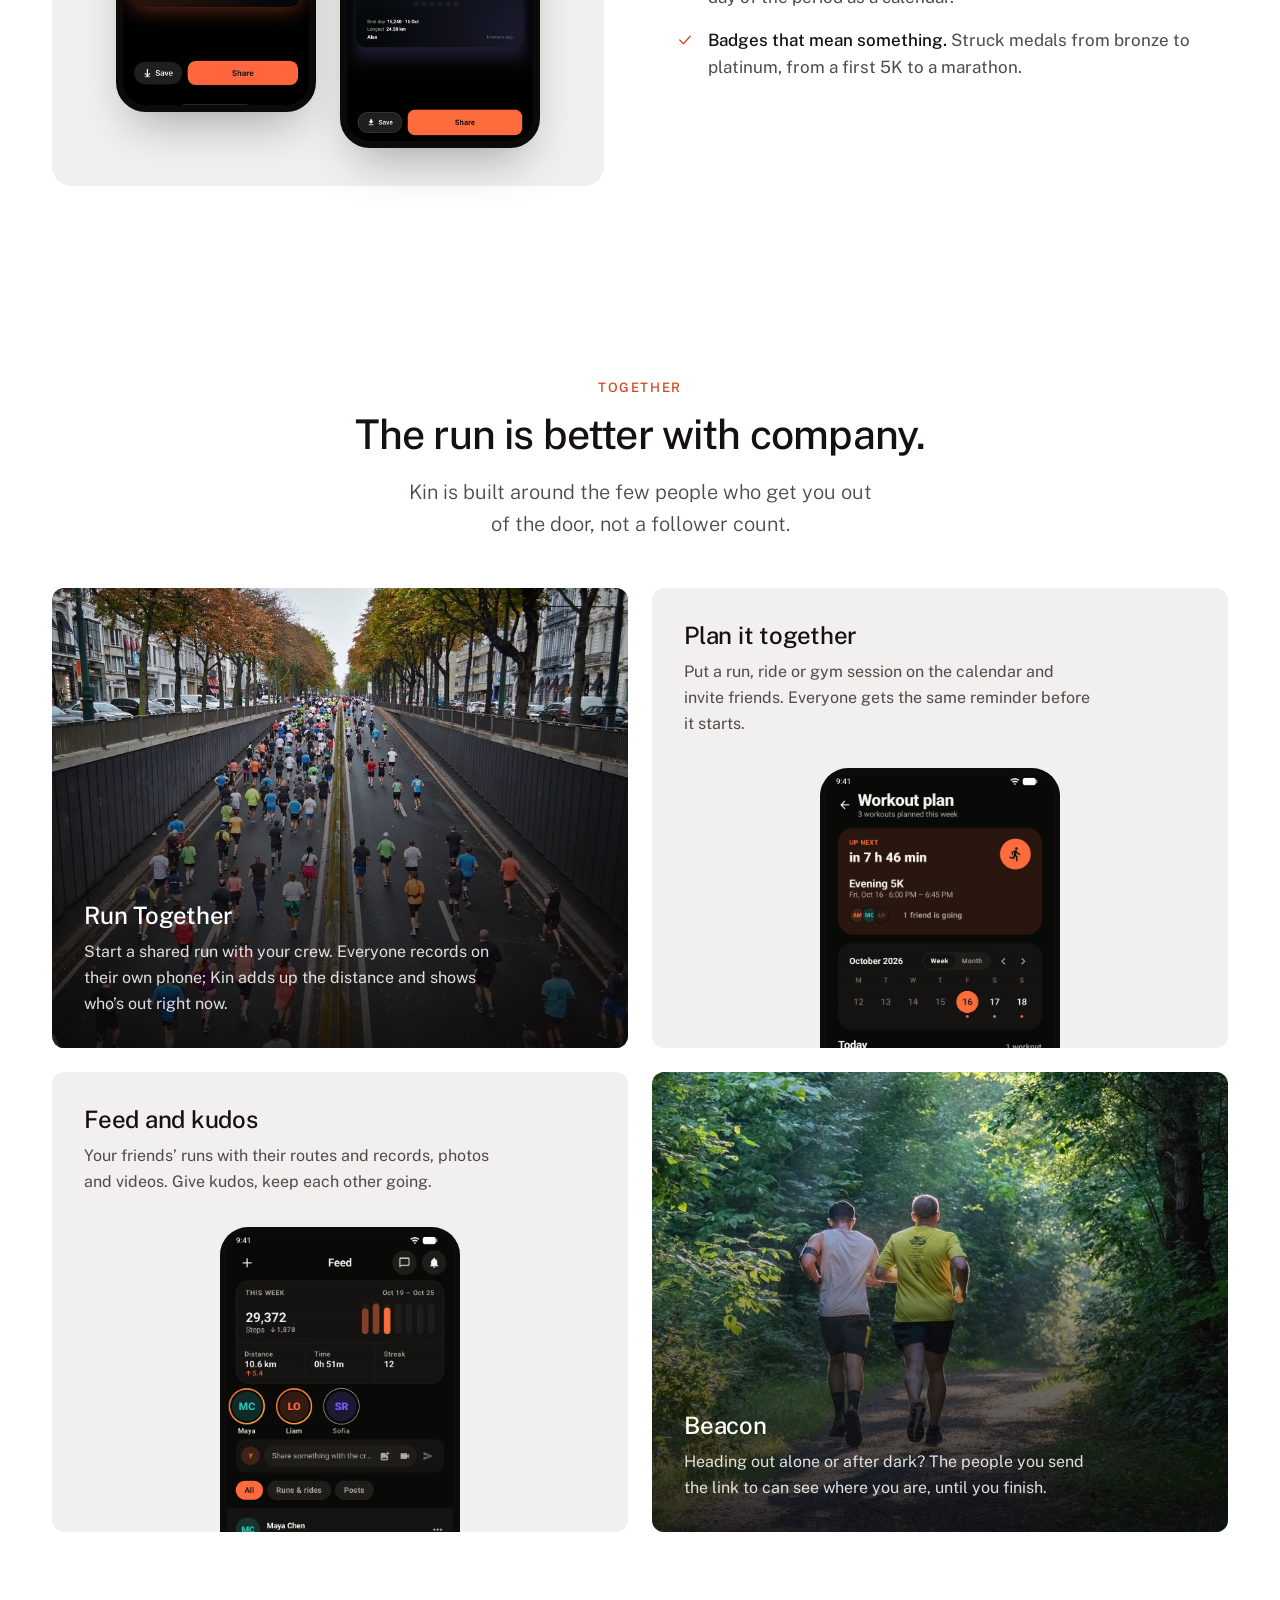
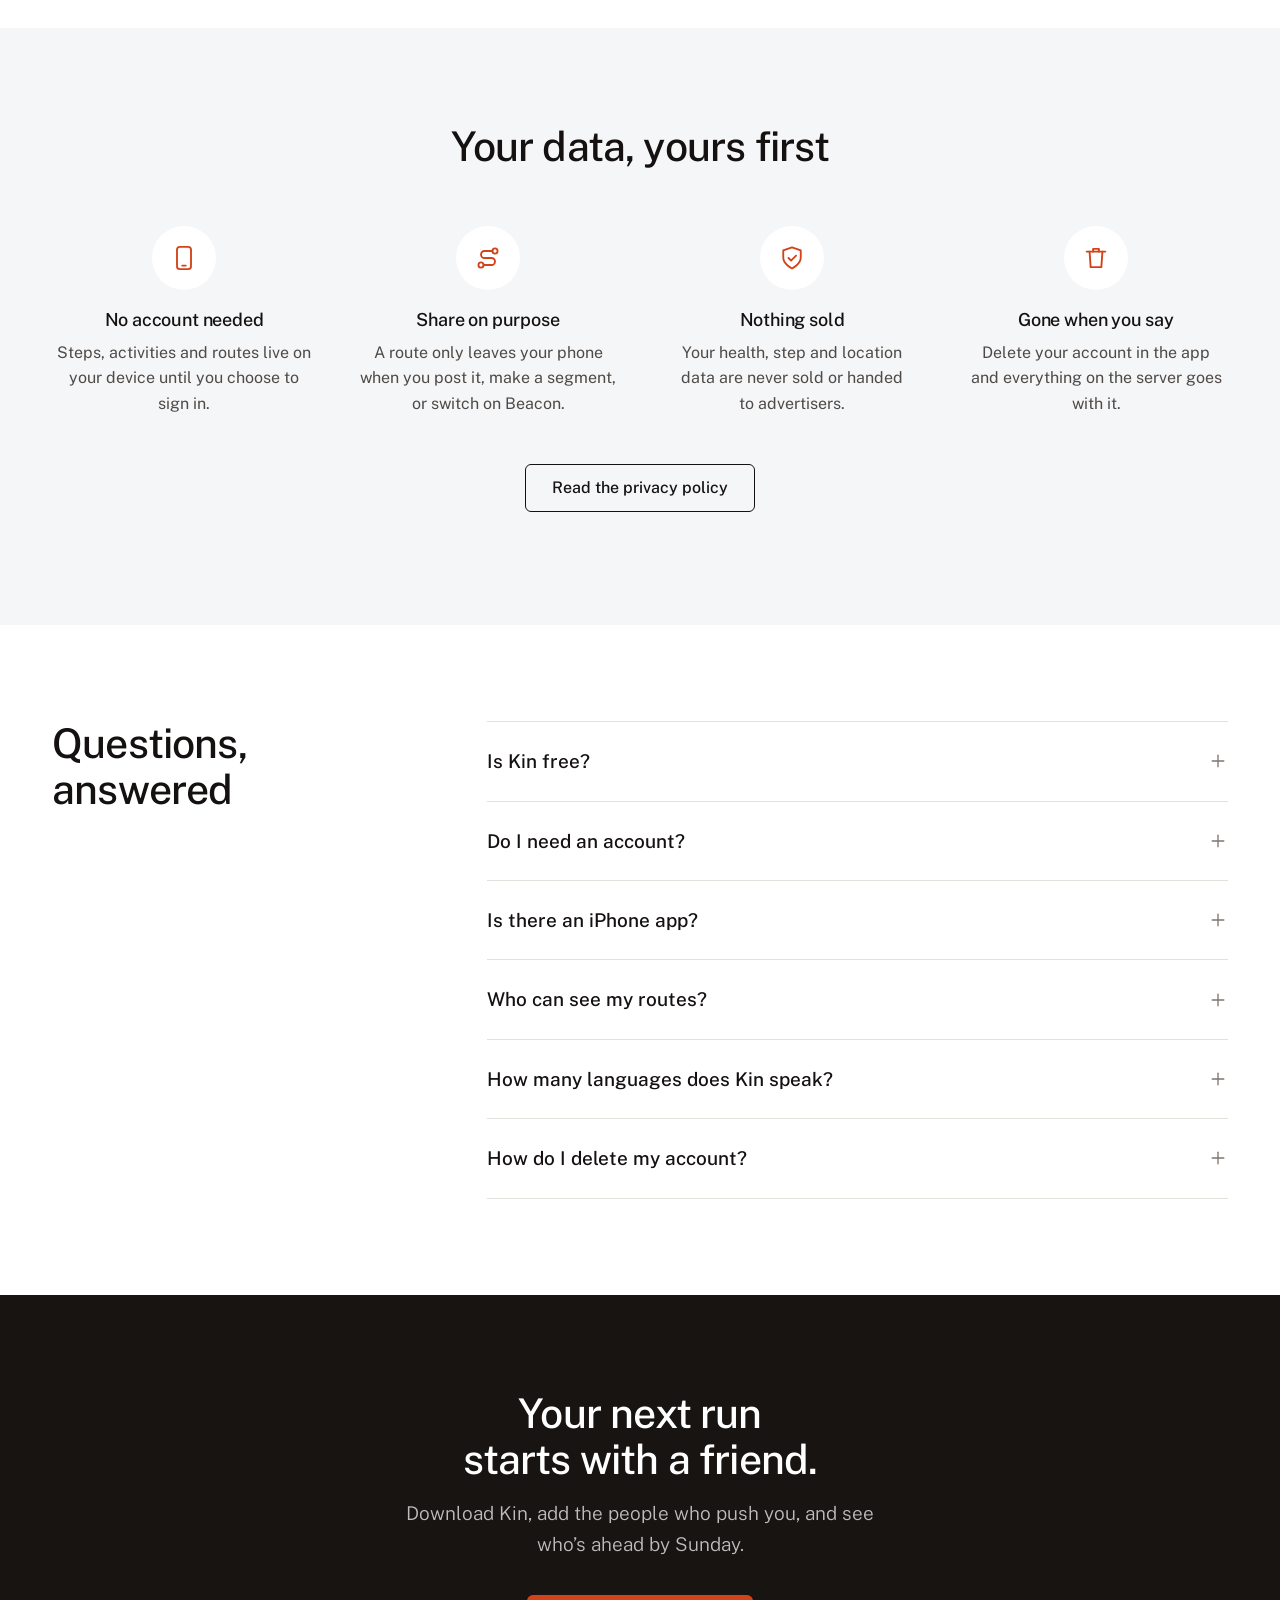
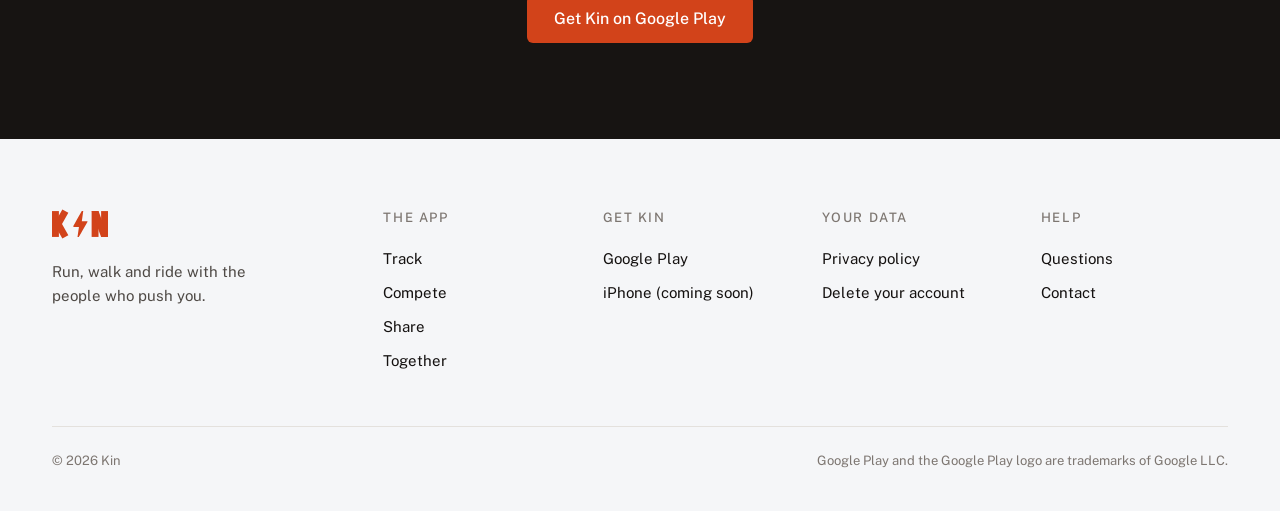
==== commit 659d8bd8: "Refresh the app screenshots on the website" ====
--- a/index.html
+++ b/index.html
@@ -331,9 +331,11 @@
 
 <section class="section spotlight" id="track">
   <div class="container spotlight-row">
-    <div class="spotlight-media">
-      
-      <div class="phone"><img src="/img/summary.jpg" alt="A finished run in Kin: the route on a map, 6.42 km, time, pace, elevation, and two personal records" width="600" height="1304" loading="lazy"></div>
+    <div class="spotlight-media pair">
+      
+      <div class="phone"><img src="/img/summary.jpg" alt="A finished run in Kin: a loop of Regent&#39;s Park on the map, 10.60 km in 51:54, and personal records for 1K, 5K and 10K" width="600" height="1304" loading="lazy"></div>
+      
+      <div class="phone"><img src="/img/track.jpg" alt="The Track screen: pick run, walk or ride, then one big Start button" width="600" height="1304" loading="lazy"></div>
       
     </div>
     <div class="spotlight-copy">
@@ -368,7 +370,7 @@
   <div class="container spotlight-row">
     <div class="spotlight-media pair">
       
-      <div class="phone"><img src="/img/challenge.jpg" alt="The weekly step challenge: you against the leader, with a split bar and the whole board" width="600" height="1304" loading="lazy"></div>
+      <div class="phone"><img src="/img/challenge.jpg" alt="Today&#39;s step challenge: third of six, you against the leader with a split bar between you" width="600" height="1304" loading="lazy"></div>
       
       <div class="phone"><img src="/img/segments.jpg" alt="A segment with its leaderboard among friends" width="600" height="1304" loading="lazy"></div>
       
